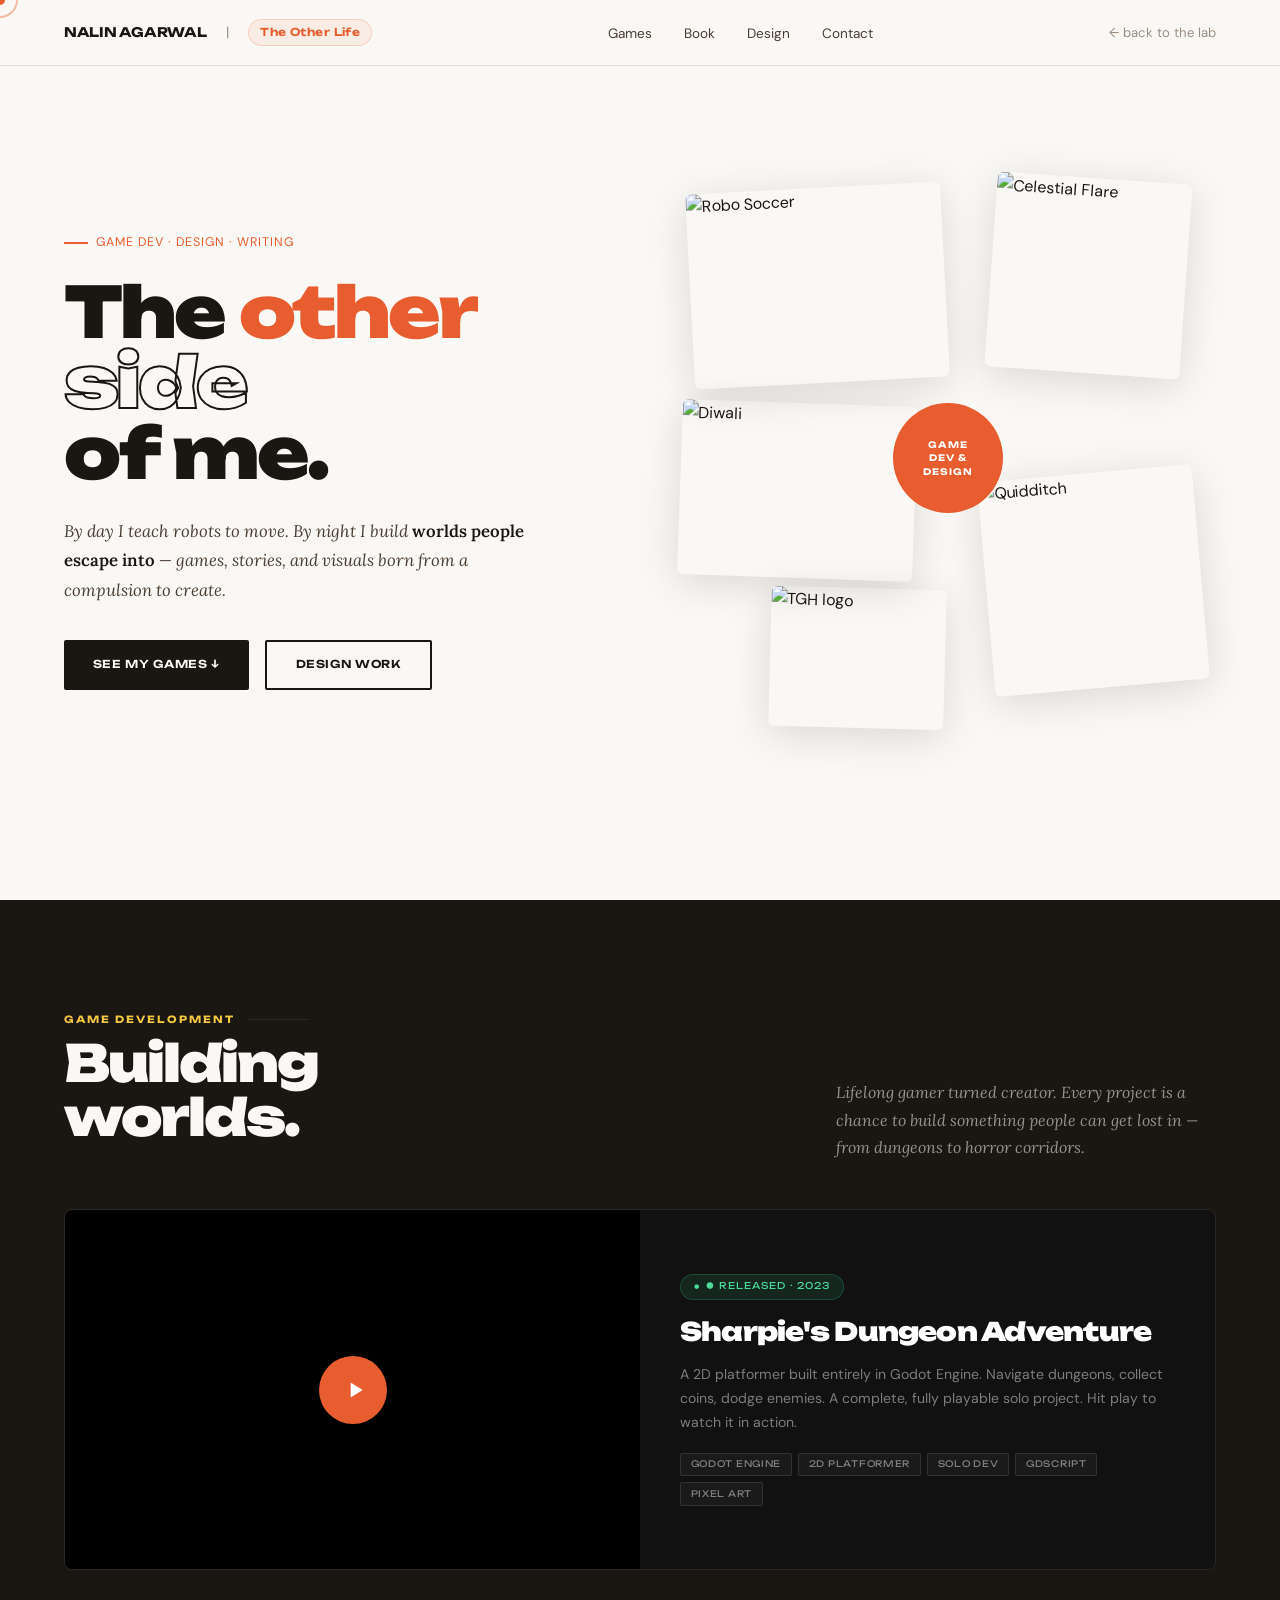
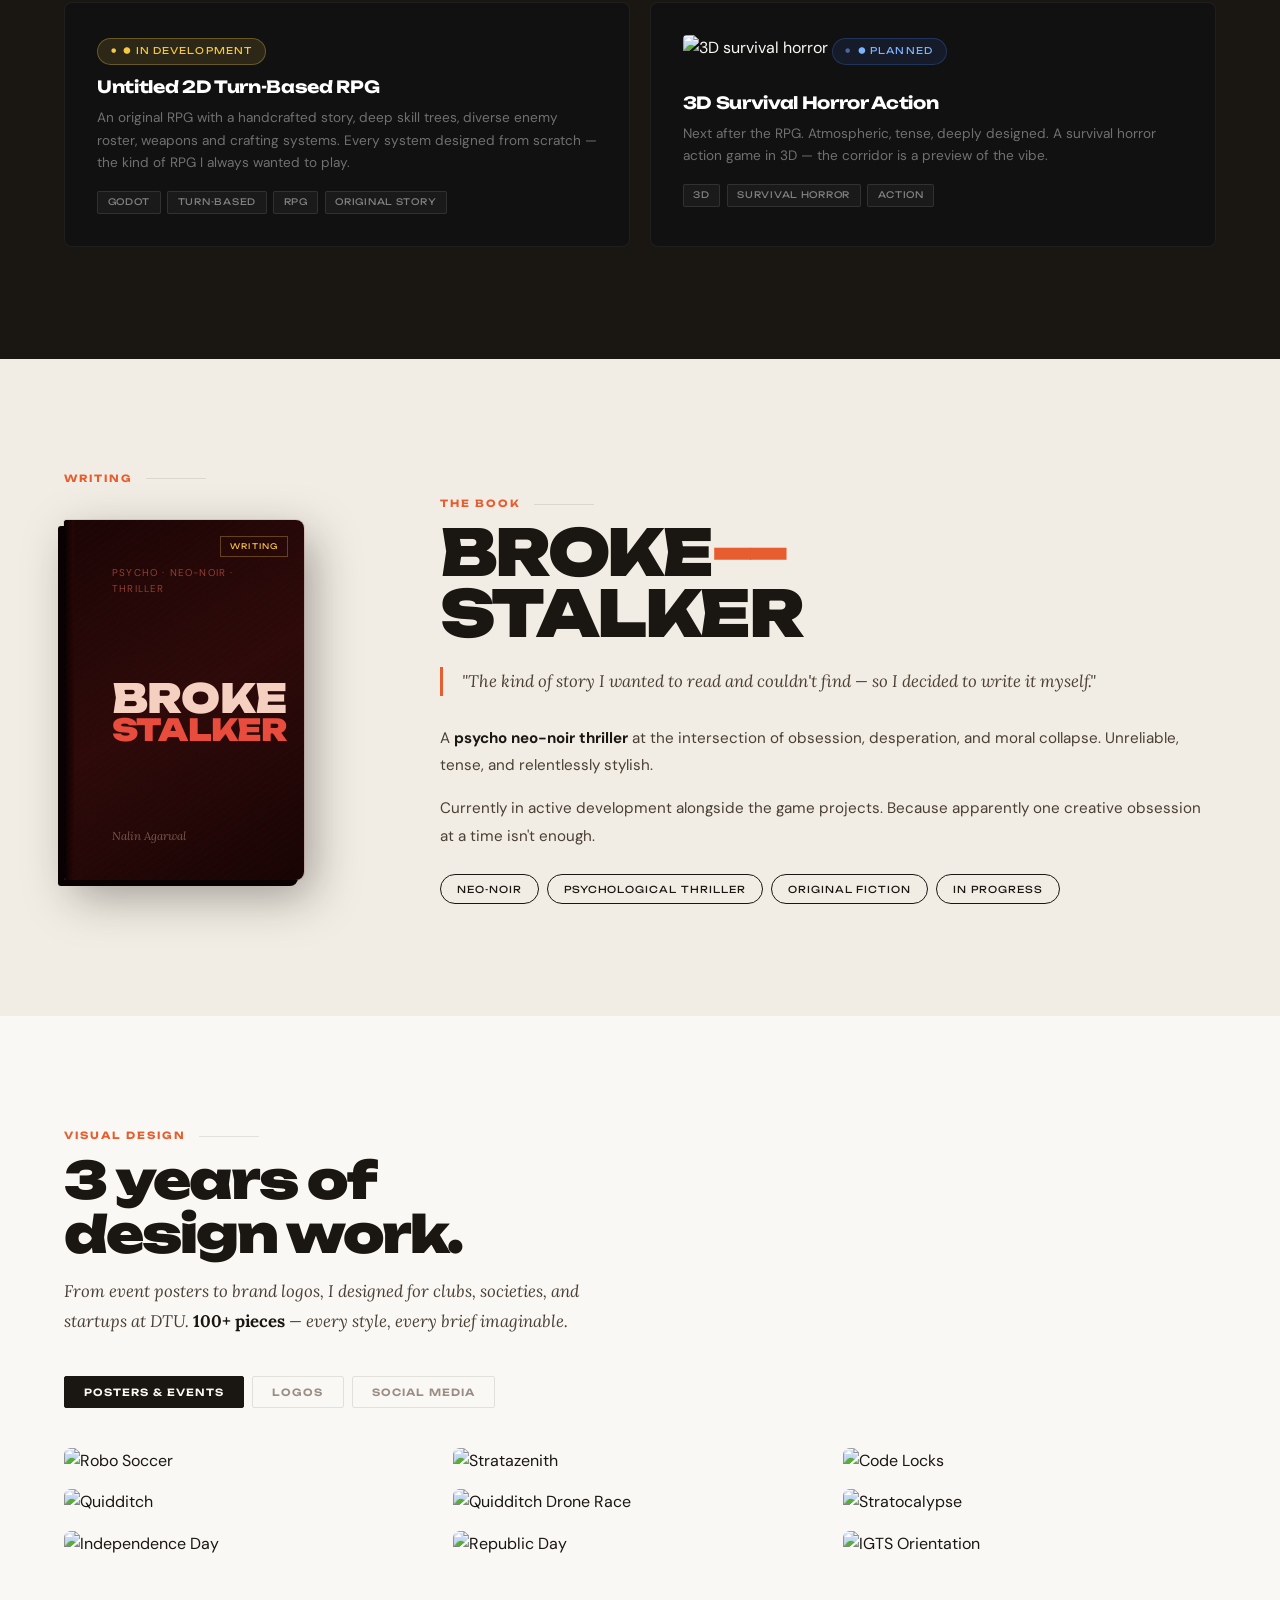
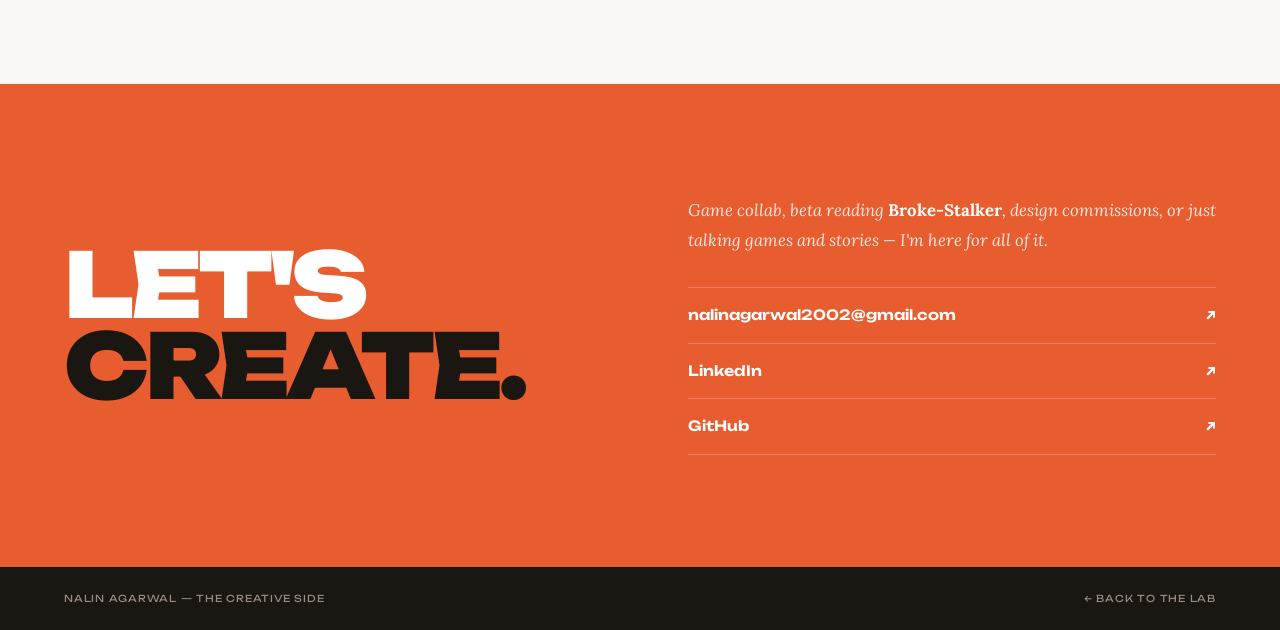
==== creative.html @ 4000fa3c "Add files via upload" ====
<!DOCTYPE html>
<html lang="en">
<head>
  <meta charset="UTF-8"/>
  <meta name="viewport" content="width=device-width, initial-scale=1.0"/>
  <title>Nalin Agarwal — Creative</title>
  <link rel="preconnect" href="https://fonts.googleapis.com">
  <link href="https://fonts.googleapis.com/css2?family=Unbounded:wght@300;400;600;700;900&family=Lora:ital,wght@0,400;0,600;1,400;1,600&family=DM+Sans:ital,opsz,wght@0,9..40,300;0,9..40,400;1,9..40,300&display=swap" rel="stylesheet">
  <style>
    *, *::before, *::after { box-sizing: border-box; margin: 0; padding: 0; }
    :root {
      --bg: #faf8f4; --bg2: #f2ede4; --ink: #1a1612; --ink2: #4a3f35;
      --muted: #9a8e84; --orange: #e85d2f; --yellow: #f5c842;
      --green: #2d9e6b; --border: rgba(26,22,18,0.1);
      --font-display: 'Unbounded', sans-serif;
      --font-serif: 'Lora', serif;
      --font-body: 'DM Sans', sans-serif;
    }
    html { scroll-behavior: smooth; }
    body { background: var(--bg); color: var(--ink); font-family: var(--font-body); font-size: 16px; line-height: 1.6; overflow-x: hidden; cursor: none; }

    .cursor { position: fixed; width: 10px; height: 10px; background: var(--orange); border-radius: 50%; pointer-events: none; z-index: 9999; transform: translate(-50%,-50%); }
    .cursor-ring { position: fixed; width: 36px; height: 36px; border: 2px solid var(--orange); border-radius: 50%; pointer-events: none; z-index: 9998; transform: translate(-50%,-50%); transition: width 0.2s, height 0.2s; opacity: 0.4; }
    .progress-bar { position: fixed; top: 0; left: 0; height: 3px; background: var(--orange); z-index: 200; }

    /* NAV */
    nav { position: fixed; top: 0; left: 0; right: 0; z-index: 100; display: flex; align-items: center; justify-content: space-between; padding: 1.2rem 4rem; background: rgba(250,248,244,0.93); backdrop-filter: blur(14px); border-bottom: 1px solid var(--border); }
    .nav-left { display: flex; align-items: center; gap: 1.2rem; }
    .nav-logo { font-family: var(--font-display); font-weight: 700; font-size: 0.82rem; letter-spacing: -0.02em; color: var(--ink); text-decoration: none; }
    .nav-pipe { color: var(--muted); font-size: 0.9rem; }
    .nav-tag { font-family: var(--font-display); font-weight: 600; font-size: 0.68rem; letter-spacing: 0.04em; color: var(--orange); background: rgba(232,93,47,0.08); padding: 0.22rem 0.7rem; border-radius: 100px; border: 1px solid rgba(232,93,47,0.2); }
    .nav-links { display: flex; gap: 2rem; list-style: none; }
    .nav-links a { font-family: var(--font-body); font-size: 0.85rem; color: var(--ink2); text-decoration: none; transition: color 0.2s; }
    .nav-links a:hover { color: var(--orange); }
    .nav-back { font-family: var(--font-body); font-size: 0.82rem; color: var(--muted); text-decoration: none; display: flex; align-items: center; gap: 0.4rem; transition: color 0.2s; }
    .nav-back:hover { color: var(--ink); }

    section { padding: 7rem 4rem; position: relative; }

    /* HERO */
    #hero { min-height: 100vh; display: grid; grid-template-columns: 1fr 1fr; align-items: center; gap: 5rem; padding-top: 8rem; }
    .hero-tag { display: inline-flex; align-items: center; gap: 0.5rem; font-family: var(--font-body); font-size: 0.78rem; color: var(--orange); letter-spacing: 0.08em; text-transform: uppercase; margin-bottom: 1.5rem; animation: fadeUp 0.5s ease both; }
    .hero-tag::before { content: ''; width: 24px; height: 2px; background: var(--orange); }
    h1.hero-title { font-family: var(--font-display); font-weight: 900; font-size: clamp(2.8rem, 5.5vw, 5.2rem); line-height: 1.0; letter-spacing: -0.04em; animation: fadeUp 0.6s 0.1s ease both; }
    h1.hero-title .accent { color: var(--orange); }
    h1.hero-title .outline { color: transparent; -webkit-text-stroke: 2px var(--ink); }
    .hero-desc { margin-top: 1.8rem; font-family: var(--font-serif); font-style: italic; font-size: 1.05rem; color: var(--ink2); line-height: 1.75; max-width: 480px; animation: fadeUp 0.6s 0.2s ease both; }
    .hero-desc strong { font-style: normal; color: var(--ink); font-weight: 600; }
    .hero-ctas { margin-top: 2.2rem; display: flex; gap: 1rem; animation: fadeUp 0.6s 0.3s ease both; }
    .btn-fill { display: inline-flex; align-items: center; gap: 0.5rem; background: var(--ink); color: var(--bg); font-family: var(--font-display); font-weight: 600; font-size: 0.68rem; letter-spacing: 0.06em; text-transform: uppercase; padding: 0.9rem 1.8rem; text-decoration: none; border-radius: 2px; transition: background 0.2s, transform 0.2s; }
    .btn-fill:hover { background: var(--orange); transform: translateY(-2px); }
    .btn-outline { display: inline-flex; align-items: center; gap: 0.5rem; border: 2px solid var(--ink); color: var(--ink); font-family: var(--font-display); font-weight: 600; font-size: 0.68rem; letter-spacing: 0.06em; text-transform: uppercase; padding: 0.9rem 1.8rem; text-decoration: none; border-radius: 2px; transition: all 0.2s; }
    .btn-outline:hover { border-color: var(--orange); color: var(--orange); transform: translateY(-2px); }

    /* Hero collage */
    .hero-right { position: relative; height: 580px; animation: fadeUp 0.8s 0.4s ease both; }
    .hci { position: absolute; border-radius: 6px; box-shadow: 0 8px 40px rgba(0,0,0,0.13); overflow: hidden; transition: transform 0.3s, z-index 0s; }
    .hci img { width: 100%; height: 100%; object-fit: cover; display: block; }
    .hci:hover { transform: scale(1.04) rotate(0deg) !important; z-index: 10; box-shadow: 0 20px 60px rgba(0,0,0,0.2); }
    .hci-1 { width: 255px; height: 195px; top: 20px; left: 10px; transform: rotate(-3deg); }
    .hci-2 { width: 195px; height: 195px; top: 10px; right: 30px; transform: rotate(4deg); }
    .hci-3 { width: 235px; height: 175px; bottom: 170px; left: 0; transform: rotate(2deg); }
    .hci-4 { width: 215px; height: 215px; bottom: 60px; right: 15px; transform: rotate(-5deg); }
    .hci-5 { width: 175px; height: 140px; bottom: 20px; left: 90px; transform: rotate(1.5deg); }
    .hero-badge { position: absolute; top: 50%; left: 50%; transform: translate(-50%,-50%); width: 110px; height: 110px; background: var(--orange); border-radius: 50%; display: flex; align-items: center; justify-content: center; z-index: 5; animation: spinBadge 18s linear infinite; }
    @keyframes spinBadge { to { transform: translate(-50%,-50%) rotate(360deg); } }
    .hero-badge span { font-family: var(--font-display); font-weight: 700; font-size: 0.56rem; letter-spacing: 0.12em; text-transform: uppercase; color: white; text-align: center; line-height: 1.5; }

    @keyframes fadeUp { from{opacity:0;transform:translateY(20px);}to{opacity:1;transform:translateY(0);} }

    .section-label { font-family: var(--font-display); font-weight: 700; font-size: 0.62rem; letter-spacing: 0.2em; text-transform: uppercase; color: var(--orange); margin-bottom: 0.6rem; display: flex; align-items: center; gap: 0.8rem; }
    .section-label::after { content: ''; flex: 1; height: 1px; background: var(--border); max-width: 60px; }
    h2.section-title { font-family: var(--font-display); font-weight: 900; font-size: clamp(2rem, 4vw, 3.5rem); letter-spacing: -0.04em; line-height: 1.05; margin-bottom: 1rem; }
    .reveal { opacity: 0; transform: translateY(24px); transition: opacity 0.55s ease, transform 0.55s ease; }
    .reveal.visible { opacity: 1; transform: translateY(0); }

    /* GAMES — dark section */
    #games { background: var(--ink); color: var(--bg); }
    #games .section-label { color: var(--yellow); }
    #games .section-label::after { background: rgba(255,255,255,0.08); }
    #games h2.section-title { color: var(--bg); }
    .games-header { display: flex; align-items: flex-end; justify-content: space-between; margin-bottom: 3rem; gap: 2rem; flex-wrap: wrap; }
    .games-header p { font-family: var(--font-serif); font-style: italic; font-size: 1rem; color: rgba(250,248,244,0.55); max-width: 380px; line-height: 1.7; }

    /* Featured game with video */
    .game-featured { display: grid; grid-template-columns: 1fr 1fr; border-radius: 8px; overflow: hidden; margin-bottom: 2rem; border: 1px solid rgba(255,255,255,0.07); }
    .game-video-wrap { position: relative; background: #000; aspect-ratio: 16/10; }
    .game-video-wrap video { width: 100%; height: 100%; object-fit: cover; display: block; }
    .play-overlay { position: absolute; inset: 0; display: flex; align-items: center; justify-content: center; background: rgba(0,0,0,0.25); cursor: pointer; transition: background 0.2s; }
    .play-overlay:hover { background: rgba(0,0,0,0.1); }
    .play-btn { width: 68px; height: 68px; border-radius: 50%; background: var(--orange); display: flex; align-items: center; justify-content: center; transition: transform 0.2s; }
    .play-btn:hover { transform: scale(1.1); }
    .play-btn svg { width: 26px; height: 26px; fill: white; margin-left: 5px; }
    .game-featured-info { background: #111; padding: 2.5rem; display: flex; flex-direction: column; justify-content: center; gap: 1.1rem; }
    .status-pill { display: inline-flex; align-items: center; gap: 0.4rem; font-family: var(--font-display); font-size: 0.58rem; letter-spacing: 0.12em; text-transform: uppercase; padding: 0.3rem 0.8rem; border-radius: 100px; width: fit-content; }
    .pill-released { background: rgba(45,158,107,0.15); color: #4ddb9a; border: 1px solid rgba(45,158,107,0.3); }
    .pill-wip { background: rgba(245,200,66,0.12); color: var(--yellow); border: 1px solid rgba(245,200,66,0.3); animation: none; }
    .pill-planned { background: rgba(59,111,212,0.12); color: #7eb3ff; border: 1px solid rgba(59,111,212,0.3); }
    .pill-released::before { content: '●'; font-size: 0.4rem; }
    .pill-wip::before { content: '●'; font-size: 0.4rem; animation: blink 1.5s ease infinite; }
    .pill-planned::before { content: '●'; font-size: 0.4rem; opacity: 0.5; }
    @keyframes blink { 0%,100%{opacity:1}50%{opacity:0.2} }
    .game-featured-title { font-family: var(--font-display); font-weight: 900; font-size: 1.6rem; letter-spacing: -0.03em; line-height: 1.1; color: white; }
    .game-featured-desc { font-family: var(--font-body); font-size: 0.88rem; color: rgba(255,255,255,0.45); line-height: 1.7; }
    .game-tags { display: flex; flex-wrap: wrap; gap: 0.4rem; }
    .gtag { font-family: var(--font-display); font-size: 0.56rem; letter-spacing: 0.08em; text-transform: uppercase; padding: 0.22rem 0.6rem; background: rgba(255,255,255,0.04); border: 1px solid rgba(255,255,255,0.1); color: rgba(255,255,255,0.45); border-radius: 2px; }

    .game-cards { display: grid; grid-template-columns: 1fr 1fr; gap: 1.2rem; }
    .game-card { background: #111; border: 1px solid rgba(255,255,255,0.06); border-radius: 8px; padding: 2rem; transition: border-color 0.2s, transform 0.2s; }
    .game-card:hover { border-color: rgba(232,93,47,0.35); transform: translateY(-3px); }
    .game-card-img { width: 100%; height: 155px; object-fit: cover; border-radius: 4px; margin-bottom: 1.2rem; }
    .game-card-title { font-family: var(--font-display); font-weight: 700; font-size: 1.05rem; letter-spacing: -0.02em; color: white; margin: 0.8rem 0 0.6rem; line-height: 1.2; }
    .game-card-desc { font-family: var(--font-body); font-size: 0.85rem; color: rgba(255,255,255,0.4); line-height: 1.65; margin-bottom: 1rem; }

    /* BOOK */
    #book { background: var(--bg2); }
    .book-inner { display: grid; grid-template-columns: 280px 1fr; gap: 6rem; align-items: center; }
    .book-cover-wrap { perspective: 800px; }
    .book-face { width: 240px; border-radius: 3px 8px 8px 3px; background: linear-gradient(150deg, #1c0505, #2e0a0a, #180404); padding: 2.8rem 2.2rem 2.2rem; box-shadow: -6px 6px 0 #0a0202, 8px 16px 48px rgba(0,0,0,0.35), 0 0 0 1px rgba(200,50,50,0.15); position: relative; overflow: hidden; min-height: 360px; display: flex; flex-direction: column; justify-content: space-between; animation: bookFloat 5s ease-in-out infinite alternate; }
    @keyframes bookFloat { from{transform:rotateY(-6deg) translateY(0);} to{transform:rotateY(-12deg) translateY(-10px);} }
    .book-face::before { content: ''; position: absolute; left: 0; top: 0; bottom: 0; width: 10px; background: linear-gradient(90deg, #060101, #2a0606); }
    .book-face::after { content: ''; position: absolute; inset: 0; background: repeating-linear-gradient(-35deg, transparent, transparent 5px, rgba(200,40,40,0.025) 5px, rgba(200,40,40,0.025) 6px); }
    .book-wip-badge { position: absolute; top: 1rem; right: 1rem; font-family: var(--font-display); font-size: 0.48rem; letter-spacing: 0.15em; text-transform: uppercase; color: var(--yellow); border: 1px solid rgba(245,200,66,0.3); padding: 0.2rem 0.55rem; z-index: 3; }
    .book-genre { font-family: var(--font-body); font-size: 0.62rem; color: rgba(220,100,80,0.6); letter-spacing: 0.12em; text-transform: uppercase; margin-left: 0.8rem; position: relative; z-index: 2; }
    .book-cover-title { font-family: var(--font-display); font-weight: 900; font-size: 2.5rem; letter-spacing: -0.02em; line-height: 0.9; color: #f5d0c0; margin-left: 0.8rem; position: relative; z-index: 2; }
    .book-cover-title span { display: block; color: #e84c3c; font-size: 1.9rem; }
    .book-cover-author { font-family: var(--font-serif); font-style: italic; font-size: 0.72rem; color: rgba(245,208,192,0.4); margin-left: 0.8rem; position: relative; z-index: 2; }
    .book-info {}
    .book-big-title { font-family: var(--font-display); font-weight: 900; font-size: clamp(2.5rem, 5vw, 4.5rem); letter-spacing: -0.04em; line-height: 0.95; margin-bottom: 1.5rem; }
    .book-big-title span { color: var(--orange); }
    .book-tagline { font-family: var(--font-serif); font-style: italic; font-size: 1.05rem; color: var(--ink2); line-height: 1.7; border-left: 3px solid var(--orange); padding-left: 1.2rem; margin-bottom: 1.8rem; }
    .book-body p { font-family: var(--font-body); font-size: 0.95rem; color: var(--ink2); line-height: 1.8; margin-bottom: 1rem; }
    .book-body p strong { color: var(--ink); }
    .book-pills { display: flex; flex-wrap: wrap; gap: 0.5rem; margin-top: 1.5rem; }
    .book-pill { font-family: var(--font-display); font-size: 0.6rem; letter-spacing: 0.1em; text-transform: uppercase; padding: 0.4rem 1rem; border-radius: 100px; border: 1.5px solid var(--ink); color: var(--ink); transition: all 0.15s; cursor: default; }
    .book-pill:hover { background: var(--ink); color: var(--bg); }

    /* DESIGN GALLERY */
    #design { background: var(--bg); }
    .design-intro { font-family: var(--font-serif); font-style: italic; font-size: 1.05rem; color: var(--ink2); line-height: 1.75; max-width: 560px; margin-bottom: 2.5rem; }
    .design-intro strong { font-style: normal; color: var(--ink); }
    .gallery-tabs { display: flex; gap: 0.5rem; margin-bottom: 2.5rem; flex-wrap: wrap; }
    .gtb { font-family: var(--font-display); font-weight: 600; font-size: 0.62rem; letter-spacing: 0.1em; text-transform: uppercase; padding: 0.55rem 1.2rem; border-radius: 2px; border: 1.5px solid var(--border); background: transparent; color: var(--muted); cursor: pointer; transition: all 0.15s; }
    .gtb:hover { border-color: var(--ink); color: var(--ink); }
    .gtb.active { background: var(--ink); color: var(--bg); border-color: var(--ink); }

    /* Masonry */
    .masonry { columns: 3; column-gap: 1rem; display: none; }
    .masonry.active { display: block; }
    .mitem { break-inside: avoid; margin-bottom: 1rem; border-radius: 6px; overflow: hidden; cursor: zoom-in; position: relative; }
    .mitem img { width: 100%; display: block; border-radius: 6px; transition: transform 0.3s; }
    .mitem:hover img { transform: scale(1.03); }
    .mitem-overlay { position: absolute; inset: 0; background: rgba(26,22,18,0); transition: background 0.2s; border-radius: 6px; display: flex; align-items: flex-end; }
    .mitem:hover .mitem-overlay { background: rgba(26,22,18,0.3); }
    .mitem-label { font-family: var(--font-display); font-size: 0.56rem; letter-spacing: 0.1em; text-transform: uppercase; color: white; padding: 0.6rem 0.8rem; opacity: 0; transition: opacity 0.2s; }
    .mitem:hover .mitem-label { opacity: 1; }

    /* Logo grid */
    .logo-grid { display: none; grid-template-columns: repeat(auto-fill, minmax(155px,1fr)); gap: 1.2rem; }
    .logo-grid.active { display: grid; }
    .logo-card { background: var(--bg2); border: 1px solid var(--border); border-radius: 8px; padding: 1.5rem; display: flex; flex-direction: column; align-items: center; gap: 1rem; text-align: center; transition: transform 0.2s, border-color 0.2s; cursor: zoom-in; }
    .logo-card:hover { transform: translateY(-3px); border-color: rgba(232,93,47,0.3); }
    .logo-card img { width: 100%; max-height: 90px; object-fit: contain; border-radius: 4px; }
    .logo-card-name { font-family: var(--font-display); font-weight: 600; font-size: 0.6rem; letter-spacing: 0.08em; text-transform: uppercase; color: var(--ink2); }

    /* Lightbox */
    .lightbox { position: fixed; inset: 0; background: rgba(10,8,6,0.96); z-index: 10000; display: none; align-items: center; justify-content: center; }
    .lightbox.open { display: flex; }
    .lightbox img { max-width: 90vw; max-height: 90vh; border-radius: 6px; }
    .lb-close { position: absolute; top: 1.5rem; right: 1.5rem; font-size: 1.2rem; color: white; cursor: pointer; background: rgba(255,255,255,0.1); border: none; width: 42px; height: 42px; border-radius: 50%; display: flex; align-items: center; justify-content: center; transition: background 0.2s; }
    .lb-close:hover { background: rgba(255,255,255,0.2); }

    /* CONTACT */
    #creative-contact { background: var(--orange); }
    .contact-inner { display: grid; grid-template-columns: 1fr 1fr; gap: 6rem; align-items: center; }
    .contact-big { font-family: var(--font-display); font-weight: 900; font-size: clamp(3rem, 7vw, 7rem); line-height: 0.9; letter-spacing: -0.05em; color: white; }
    .contact-big span { color: var(--ink); }
    .contact-right p { font-family: var(--font-serif); font-style: italic; font-size: 1.05rem; color: rgba(255,255,255,0.85); line-height: 1.75; margin-bottom: 2rem; }
    .contact-right p strong { font-style: normal; color: white; }
    .c-links { display: flex; flex-direction: column; }
    .c-link { display: flex; align-items: center; justify-content: space-between; font-family: var(--font-display); font-weight: 600; font-size: 0.88rem; color: white; text-decoration: none; padding: 1rem 0; border-bottom: 1px solid rgba(255,255,255,0.2); transition: padding-left 0.2s; }
    .c-link:first-child { border-top: 1px solid rgba(255,255,255,0.2); }
    .c-link:hover { padding-left: 0.6rem; }

    footer { padding: 1.5rem 4rem; background: var(--ink); color: var(--muted); display: flex; align-items: center; justify-content: space-between; font-family: var(--font-display); font-size: 0.6rem; letter-spacing: 0.08em; text-transform: uppercase; }
    .f-back { color: var(--muted); text-decoration: none; display: flex; align-items: center; gap: 0.4rem; transition: color 0.2s; }
    .f-back:hover { color: var(--bg); }

    @media (max-width: 900px) {
      nav { padding: 1rem 1.5rem; }
      .nav-links { display: none; }
      section { padding: 5rem 1.5rem; }
      #hero { grid-template-columns: 1fr; padding: 7rem 1.5rem 4rem; }
      .hero-right { display: none; }
      .game-featured, .book-inner, .contact-inner { grid-template-columns: 1fr; gap: 2rem; }
      .game-cards { grid-template-columns: 1fr; }
      .masonry { columns: 2; }
      footer { flex-direction: column; gap: 0.8rem; padding: 1.5rem; text-align: center; }
    }
  </style>
</head>
<body>

<div class="cursor" id="cursor"></div>
<div class="cursor-ring" id="cursorRing"></div>
<div class="progress-bar" id="progressBar"></div>

<!-- LIGHTBOX -->
<div class="lightbox" id="lightbox">
  <button class="lb-close" id="lbClose">✕</button>
  <img id="lbImg" src="" alt=""/>
</div>

<!-- NAV -->
<nav>
  <div class="nav-left">
    <a href="creative.html" class="nav-logo">NALIN AGARWAL</a>
    <span class="nav-pipe">|</span>
    <span class="nav-tag">The Other Life</span>
  </div>
  <ul class="nav-links">
    <li><a href="#games">Games</a></li>
    <li><a href="#book">Book</a></li>
    <li><a href="#design">Design</a></li>
    <li><a href="#creative-contact">Contact</a></li>
  </ul>
  <a href="index.html" class="nav-back">← back to the lab</a>
</nav>

<!-- HERO -->
<section id="hero">
  <div class="hero-left">
    <div class="hero-tag">Game Dev · Design · Writing</div>
    <h1 class="hero-title">
      The <span class="accent">other</span><br>
      <span class="outline">side</span><br>
      of me.
    </h1>
    <p class="hero-desc">By day I teach robots to move. By night I build <strong>worlds people escape into</strong> — games, stories, and visuals born from a compulsion to create.</p>
    <div class="hero-ctas">
      <a href="#games" class="btn-fill">See My Games ↓</a>
      <a href="#design" class="btn-outline">Design Work</a>
    </div>
  </div>
  <div class="hero-right">
    <div class="hci hci-1"><img src="media/robo_soccer.png" alt="Robo Soccer"/></div>
    <div class="hci hci-2"><img src="media/celestial_flare.png" alt="Celestial Flare"/></div>
    <div class="hci hci-3"><img src="media/diwali.png" alt="Diwali"/></div>
    <div class="hci hci-4"><img src="media/quidditch.png" alt="Quidditch"/></div>
    <div class="hci hci-5"><img src="media/tgh_logo.png" alt="TGH logo"/></div>
    <div class="hero-badge"><span>GAME<br>DEV &<br>DESIGN</span></div>
  </div>
</section>

<!-- GAMES -->
<section id="games">
  <div class="section-label">Game Development</div>
  <div class="games-header">
    <h2 class="section-title reveal">Building<br>worlds.</h2>
    <p class="reveal">Lifelong gamer turned creator. Every project is a chance to build something people can get lost in — from dungeons to horror corridors.</p>
  </div>

  <div class="game-featured reveal">
    <div class="game-video-wrap">
      <video id="gameVid" src="media/mariox-2-2.mov" loop muted playsinline preload="metadata"></video>
      <div class="play-overlay" id="playOverlay">
        <div class="play-btn">
          <svg viewBox="0 0 24 24"><path d="M8 5v14l11-7z"/></svg>
        </div>
      </div>
    </div>
    <div class="game-featured-info">
      <div class="status-pill pill-released">● Released · 2023</div>
      <div class="game-featured-title">Sharpie's Dungeon Adventure</div>
      <div class="game-featured-desc">A 2D platformer built entirely in Godot Engine. Navigate dungeons, collect coins, dodge enemies. A complete, fully playable solo project. Hit play to watch it in action.</div>
      <div class="game-tags">
        <span class="gtag">Godot Engine</span>
        <span class="gtag">2D Platformer</span>
        <span class="gtag">Solo Dev</span>
        <span class="gtag">GDScript</span>
        <span class="gtag">Pixel Art</span>
      </div>
    </div>
  </div>

  <div class="game-cards reveal">
    <div class="game-card">
      <div class="status-pill pill-wip">● In Development</div>
      <div class="game-card-title">Untitled 2D Turn-Based RPG</div>
      <div class="game-card-desc">An original RPG with a handcrafted story, deep skill trees, diverse enemy roster, weapons and crafting systems. Every system designed from scratch — the kind of RPG I always wanted to play.</div>
      <div class="game-tags">
        <span class="gtag">Godot</span><span class="gtag">Turn-Based</span><span class="gtag">RPG</span><span class="gtag">Original Story</span>
      </div>
    </div>
    <div class="game-card">
      <img src="media/horror_corridor.png" alt="3D survival horror" class="game-card-img"/>
      <div class="status-pill pill-planned">● Planned</div>
      <div class="game-card-title">3D Survival Horror Action</div>
      <div class="game-card-desc">Next after the RPG. Atmospheric, tense, deeply designed. A survival horror action game in 3D — the corridor is a preview of the vibe.</div>
      <div class="game-tags">
        <span class="gtag">3D</span><span class="gtag">Survival Horror</span><span class="gtag">Action</span>
      </div>
    </div>
  </div>
</section>

<!-- BOOK -->
<section id="book">
  <div class="section-label">Writing</div>
  <div class="book-inner">
    <div class="book-cover-wrap reveal">
      <div class="book-face">
        <span class="book-wip-badge">Writing</span>
        <div class="book-genre">Psycho · Neo-Noir · Thriller</div>
        <div class="book-cover-title">BROKE<span>STALKER</span></div>
        <div class="book-cover-author">Nalin Agarwal</div>
      </div>
    </div>
    <div class="book-info reveal">
      <div class="section-label">The Book</div>
      <div class="book-big-title">BROKE<span>—</span><br>STALKER</div>
      <div class="book-tagline">"The kind of story I wanted to read and couldn't find — so I decided to write it myself."</div>
      <div class="book-body">
        <p>A <strong>psycho neo-noir thriller</strong> at the intersection of obsession, desperation, and moral collapse. Unreliable, tense, and relentlessly stylish.</p>
        <p>Currently in active development alongside the game projects. Because apparently one creative obsession at a time isn't enough.</p>
      </div>
      <div class="book-pills">
        <span class="book-pill">Neo-Noir</span>
        <span class="book-pill">Psychological Thriller</span>
        <span class="book-pill">Original Fiction</span>
        <span class="book-pill">In Progress</span>
      </div>
    </div>
  </div>
</section>

<!-- DESIGN GALLERY -->
<section id="design">
  <div class="section-label">Visual Design</div>
  <h2 class="section-title reveal">3 years of<br>design work.</h2>
  <p class="design-intro reveal">From event posters to brand logos, I designed for clubs, societies, and startups at DTU. <strong>100+ pieces</strong> — every style, every brief imaginable.</p>

  <div class="gallery-tabs reveal">
    <button class="gtb active" data-tab="posters">Posters & Events</button>
    <button class="gtb" data-tab="logos">Logos</button>
    <button class="gtb" data-tab="social">Social Media</button>
  </div>

  <!-- Posters -->
  <div class="masonry active" id="tab-posters">
    <div class="mitem" data-src="media/er.png"><img src="media/robo_soccer.png" alt="Robo Soccer"/><div class="mitem-overlay"><span class="mitem-label">Robo Soccer · 2023</span></div></div>
    <div class="mitem" data-src="media/quidditch.png"><img src="media/quidditch.png" alt="Quidditch"/><div class="mitem-overlay"><span class="mitem-label">Quidditch · 2023</span></div></div>
    <div class="mitem" data-src="media/independence_day.png"><img src="media/independence_day.png" alt="Independence Day"/><div class="mitem-overlay"><span class="mitem-label">Independence Day · 2021</span></div></div>
    <div class="mitem" data-src="media/stratazenith.png"><img src="media/stratazenith.png" alt="Stratazenith"/><div class="mitem-overlay"><span class="mitem-label">Stratazenith · 2022</span></div></div>
    <div class="mitem" data-src="media/quidditch2.png"><img src="media/quidditch2.png" alt="Quidditch Drone Race"/><div class="mitem-overlay"><span class="mitem-label">Quidditch Drone Race</span></div></div>
    <div class="mitem" data-src="media/republic_day.png"><img src="media/republic_day.png" alt="Republic Day"/><div class="mitem-overlay"><span class="mitem-label">Republic Day · 2022</span></div></div>
    <div class="mitem" data-src="media/codelocks.png"><img src="media/codelocks.png" alt="Code Locks"/><div class="mitem-overlay"><span class="mitem-label">Code Locks 2.0</span></div></div>
    <div class="mitem" data-src="media/stratocalypse.png"><img src="media/stratocalypse.png" alt="Stratocalypse"/><div class="mitem-overlay"><span class="mitem-label">Stratocalypse</span></div></div>
    <div class="mitem" data-src="media/igts_orientation.png"><img src="media/igts_orientation.png" alt="IGTS Orientation"/><div class="mitem-overlay"><span class="mitem-label">IGTS Orientation 2022</span></div></div>
  </div>

  <!-- Logos -->
  <div class="logo-grid" id="tab-logos">
    <div class="logo-card" data-src="media/celestial_flare.png"><img src="media/celestial_flare.png" alt="Celestial Flare"/><div class="logo-card-name">Celestial Flare</div></div>
    <div class="logo-card" data-src="media/cosmos_logo.png"><img src="media/cosmos_logo.png" alt="Cosmos"/><div class="logo-card-name">Cosmos · TMC</div></div>
    <div class="logo-card" data-src="media/tgh_logo.png"><img src="media/tgh_logo.png" alt="TGH"/><div class="logo-card-name">The Growth Hackers</div></div>
    <div class="logo-card" data-src="media/heiv_logo.jpg"><img src="media/heiv_logo.jpg" alt="HEIV"/><div class="logo-card-name">HEIV</div></div>
    <div class="logo-card" data-src="media/skillearn.png"><img src="media/skillearn.png" alt="SkilLearn"/><div class="logo-card-name">SkilLearn</div></div>
    <div class="logo-card" data-src="media/igts_design_head.png"><img src="media/igts_design_head.png" alt="IGTS Design Head"/><div class="logo-card-name">IGTS — Design Head</div></div>
  </div>

  <!-- Social -->
  <div class="masonry" id="tab-social">
    <div class="mitem" data-src="media/diwali.png"><img src="media/diwali.png" alt="Diwali"/><div class="mitem-overlay"><span class="mitem-label">Happy Diwali · SR-DTU</span></div></div>
    <div class="mitem" data-src="media/janmashtami.png"><img src="media/janmashtami.png" alt="Janmashtami"/><div class="mitem-overlay"><span class="mitem-label">Janmashtami · SR-DTU</span></div></div>
    <div class="mitem" data-src="media/muharram.png"><img src="media/muharram.png" alt="Muharram"/><div class="mitem-overlay"><span class="mitem-label">Muharram · SR-DTU</span></div></div>
    <div class="mitem" data-src="media/eid_milad.png"><img src="media/eid_milad.png" alt="Eid Milad"/><div class="mitem-overlay"><span class="mitem-label">Eid Milad-un-Nabi · IGTS</span></div></div>
    <div class="mitem" data-src="media/igts_congrats.png"><img src="media/igts_congrats.png" alt="IGTS Congrats"/><div class="mitem-overlay"><span class="mitem-label">IGTS Congratulations</span></div></div>
    <div class="mitem" data-src="media/au_revoir.png"><img src="media/au_revoir.png" alt="Au Revoir"/><div class="mitem-overlay"><span class="mitem-label">Au Revoir · IGTS</span></div></div>
    <div class="mitem" data-src="media/igts_recruiting.png"><img src="media/igts_recruiting.png" alt="IGTS Recruiting"/><div class="mitem-overlay"><span class="mitem-label">IGTS Recruiting 2022</span></div></div>
    <div class="mitem" data-src="media/heiv_orientation.png"><img src="media/heiv_orientation.png" alt="HEIV Orientation"/><div class="mitem-overlay"><span class="mitem-label">HEIV Orientation</span></div></div>
  </div>
</section>

<!-- CONTACT -->
<section id="creative-contact">
  <div class="contact-inner">
    <div class="contact-big reveal">LET'S<br><span>CREATE.</span></div>
    <div class="contact-right reveal">
      <p>Game collab, beta reading <strong>Broke-Stalker</strong>, design commissions, or just talking games and stories — I'm here for all of it.</p>
      <div class="c-links">
        <a href="mailto:nalinagarwal2002@gmail.com" class="c-link">nalinagarwal2002@gmail.com <span>↗</span></a>
        <a href="https://linkedin.com" target="_blank" class="c-link">LinkedIn <span>↗</span></a>
        <a href="https://github.com" target="_blank" class="c-link">GitHub <span>↗</span></a>
      </div>
    </div>
  </div>
</section>

<footer>
  <span>Nalin Agarwal — The Creative Side</span>
  <a href="index.html" class="f-back">← back to the lab</a>
</footer>

<script>
  // Cursor
  const cursor=document.getElementById('cursor'),ring=document.getElementById('cursorRing');
  let mx=0,my=0,rx=0,ry=0;
  document.addEventListener('mousemove',e=>{mx=e.clientX;my=e.clientY;cursor.style.left=mx+'px';cursor.style.top=my+'px';});
  (function anim(){rx+=(mx-rx)*0.1;ry+=(my-ry)*0.1;ring.style.left=rx+'px';ring.style.top=ry+'px';requestAnimationFrame(anim);})();
  document.querySelectorAll('a,button').forEach(el=>{el.addEventListener('mouseenter',()=>{ring.style.width='52px';ring.style.height='52px';});el.addEventListener('mouseleave',()=>{ring.style.width='36px';ring.style.height='36px';});});

  // Progress
  window.addEventListener('scroll',()=>{document.getElementById('progressBar').style.width=(window.scrollY/(document.body.scrollHeight-window.innerHeight)*100)+'%';});

  // Reveal
  const obs=new IntersectionObserver(e=>e.forEach(x=>{if(x.isIntersecting)x.target.classList.add('visible');}),{threshold:0.1});
  document.querySelectorAll('.reveal').forEach(el=>obs.observe(el));

  // Video
  const vid=document.getElementById('gameVid'),overlay=document.getElementById('playOverlay');
  overlay.addEventListener('click',()=>{if(vid.paused){vid.play();overlay.style.opacity='0';overlay.style.pointerEvents='none';}else{vid.pause();overlay.style.opacity='1';overlay.style.pointerEvents='auto';}});
  vid.addEventListener('click',()=>{vid.pause();overlay.style.opacity='1';overlay.style.pointerEvents='auto';});

  // Gallery tabs
  document.querySelectorAll('.gtb').forEach(btn=>{
    btn.addEventListener('click',()=>{
      document.querySelectorAll('.gtb').forEach(b=>b.classList.remove('active'));
      btn.classList.add('active');
      document.querySelectorAll('.masonry,.logo-grid').forEach(g=>g.classList.remove('active'));
      document.getElementById('tab-'+btn.dataset.tab).classList.add('active');
    });
  });

  // Lightbox
  const lb=document.getElementById('lightbox'),lbImg=document.getElementById('lbImg');
  document.querySelectorAll('.mitem,.logo-card').forEach(el=>{el.addEventListener('click',()=>{lbImg.src=el.dataset.src;lb.classList.add('open');});});
  document.getElementById('lbClose').addEventListener('click',()=>lb.classList.remove('open'));
  lb.addEventListener('click',e=>{if(e.target===lb)lb.classList.remove('open');});
</script>
</body>
</html>
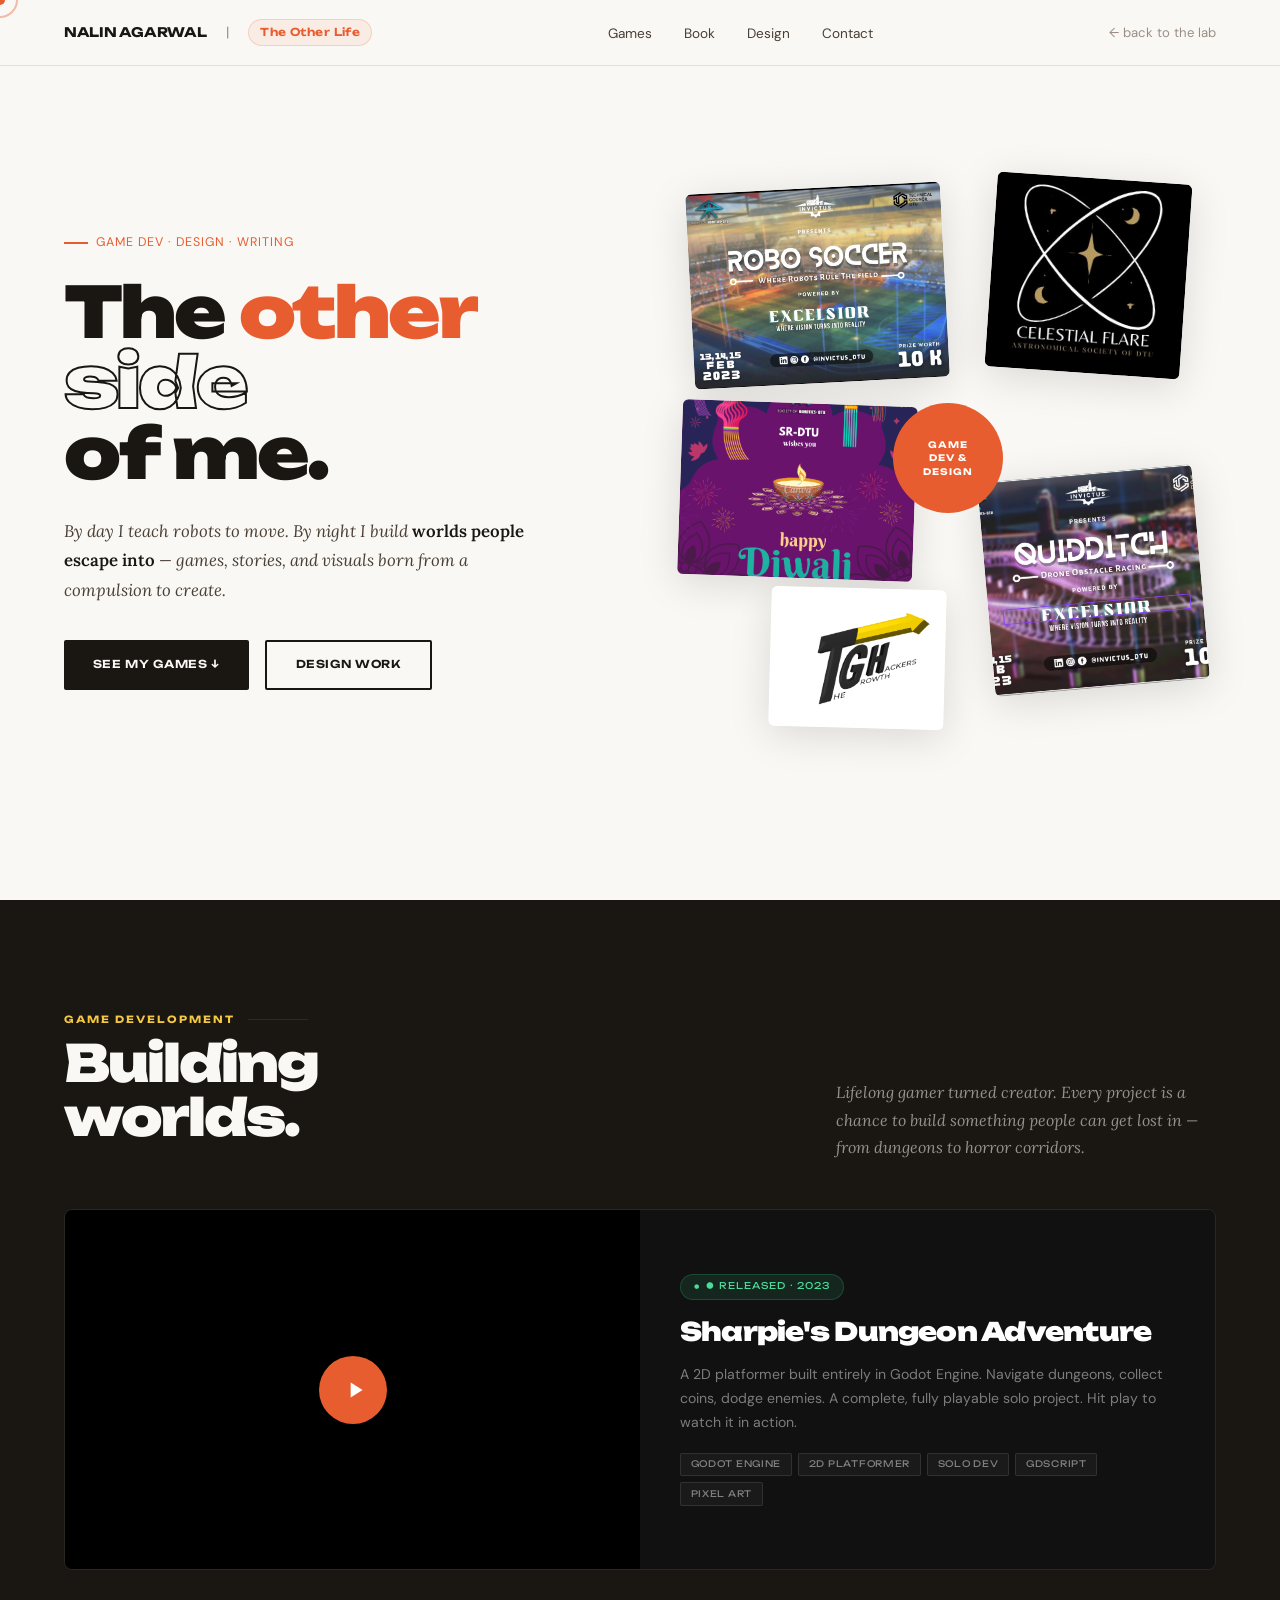
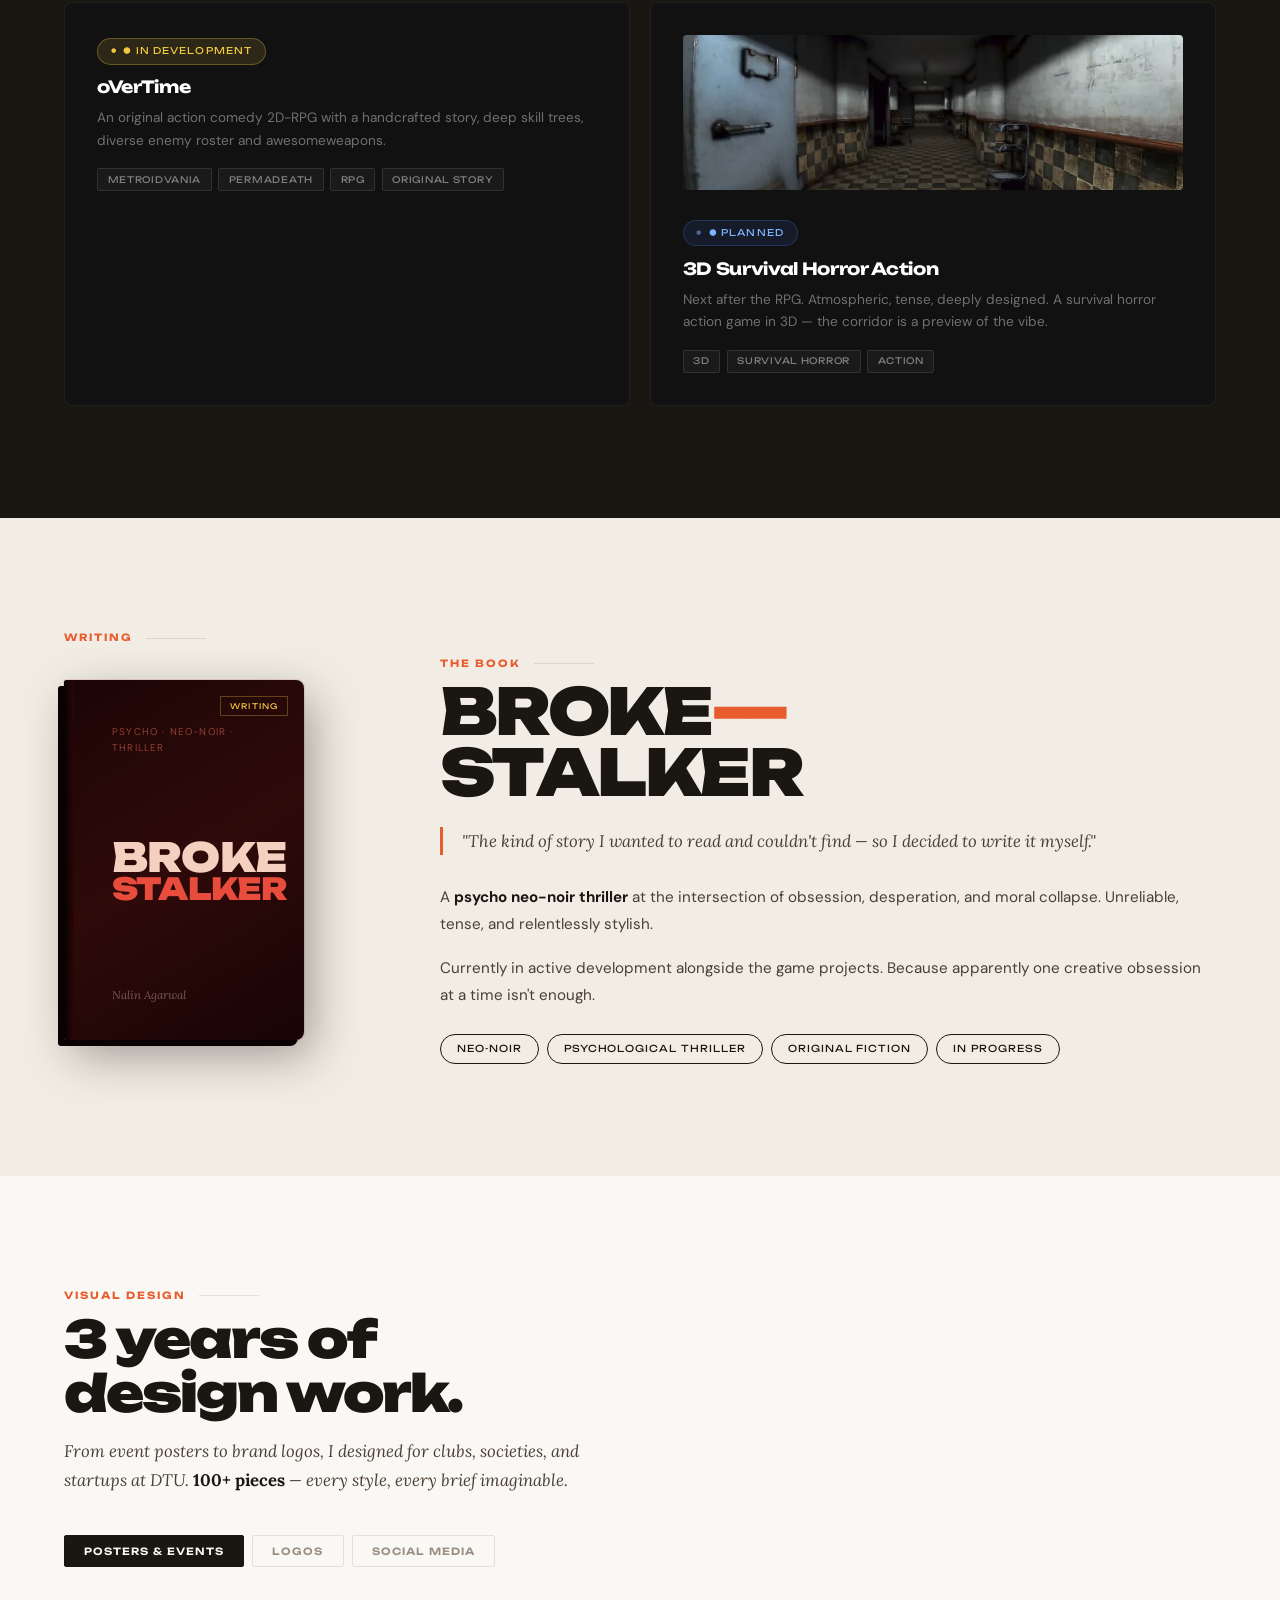
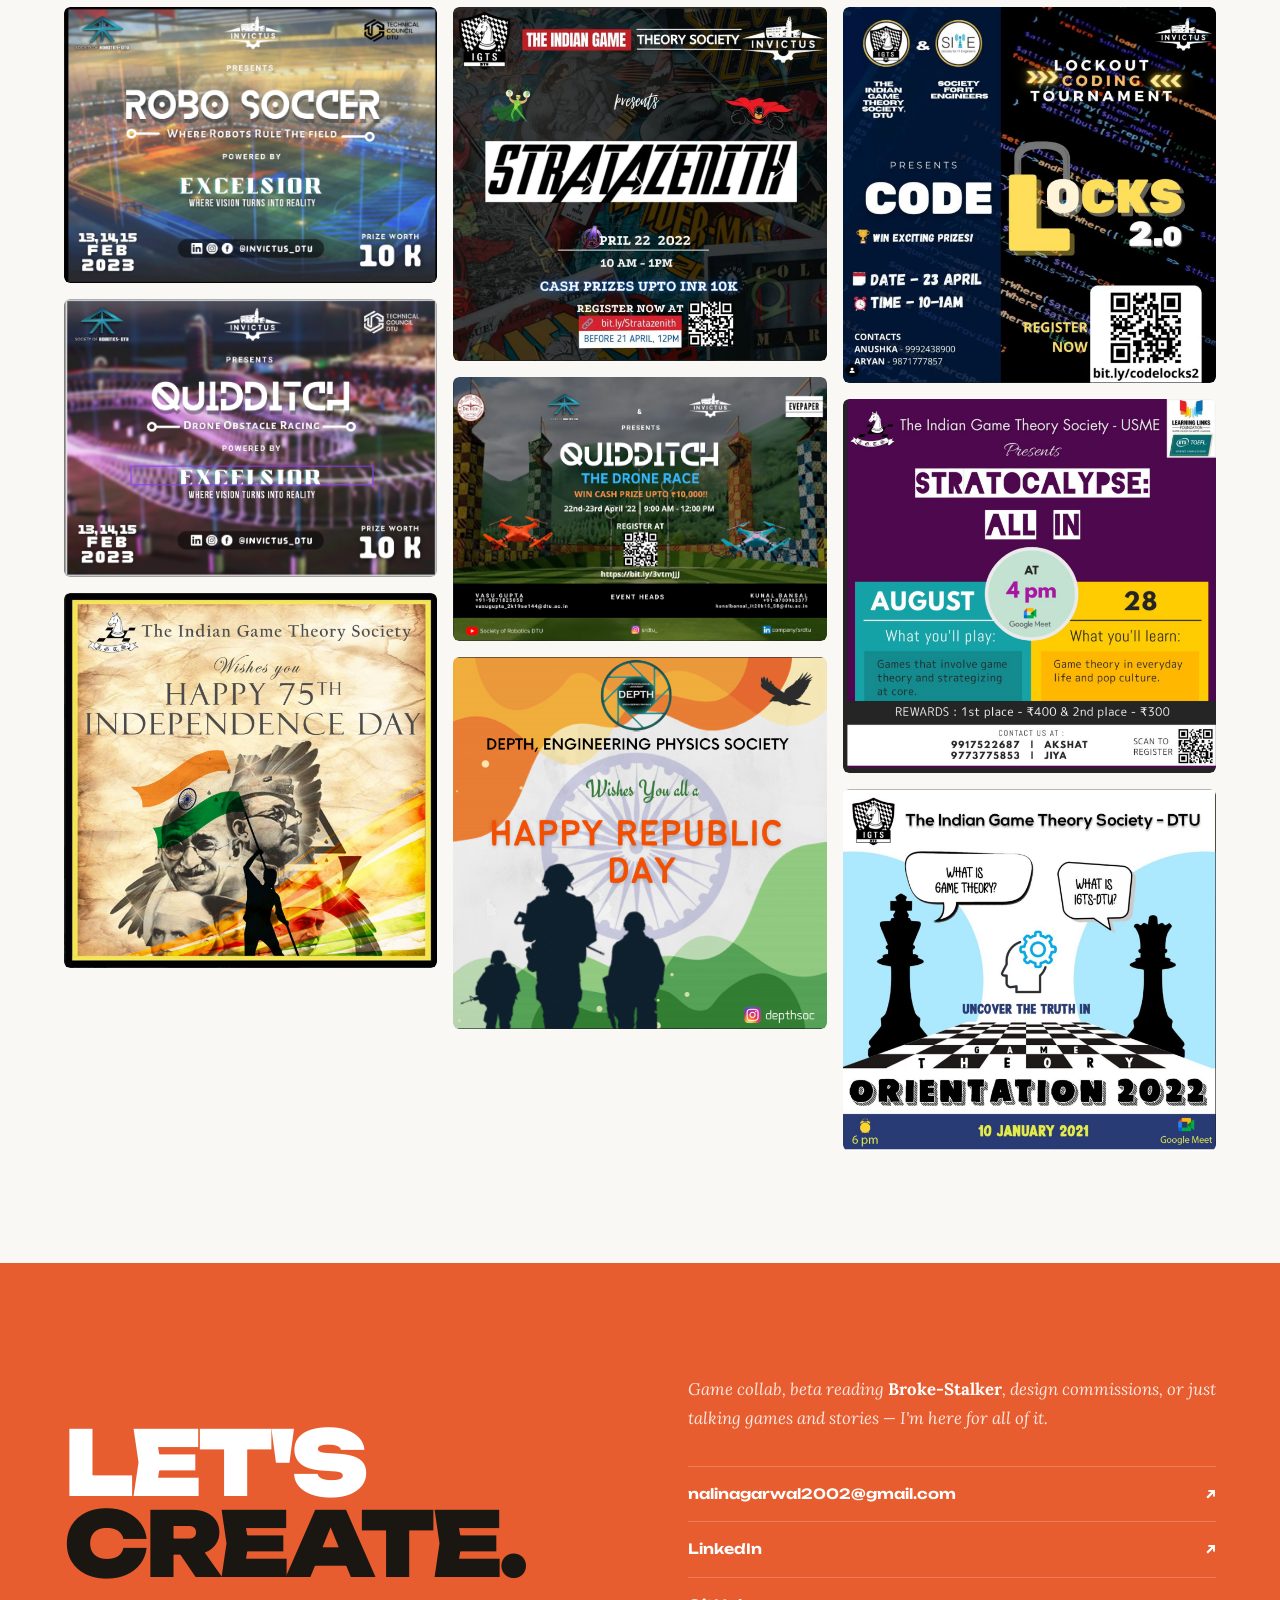
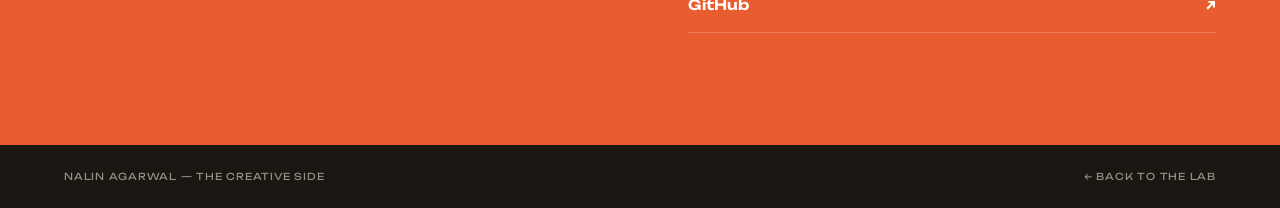
==== commit c799ad82: "Teased my upcoming 2d RPG game." ====
--- a/creative.html
+++ b/creative.html
@@ -286,10 +286,10 @@
   <div class="game-cards reveal">
     <div class="game-card">
       <div class="status-pill pill-wip">● In Development</div>
-      <div class="game-card-title">Untitled 2D Turn-Based RPG</div>
-      <div class="game-card-desc">An original RPG with a handcrafted story, deep skill trees, diverse enemy roster, weapons and crafting systems. Every system designed from scratch — the kind of RPG I always wanted to play.</div>
+      <div class="game-card-title">oVerTime</div>
+      <div class="game-card-desc">An original action comedy 2D-RPG with a handcrafted story, deep skill trees, diverse enemy roster and awesomeweapons.</div>
       <div class="game-tags">
-        <span class="gtag">Godot</span><span class="gtag">Turn-Based</span><span class="gtag">RPG</span><span class="gtag">Original Story</span>
+        <span class="gtag">Metroidvania</span><span class="gtag">Permadeath</span><span class="gtag">RPG</span><span class="gtag">Original Story</span>
       </div>
     </div>
     <div class="game-card">
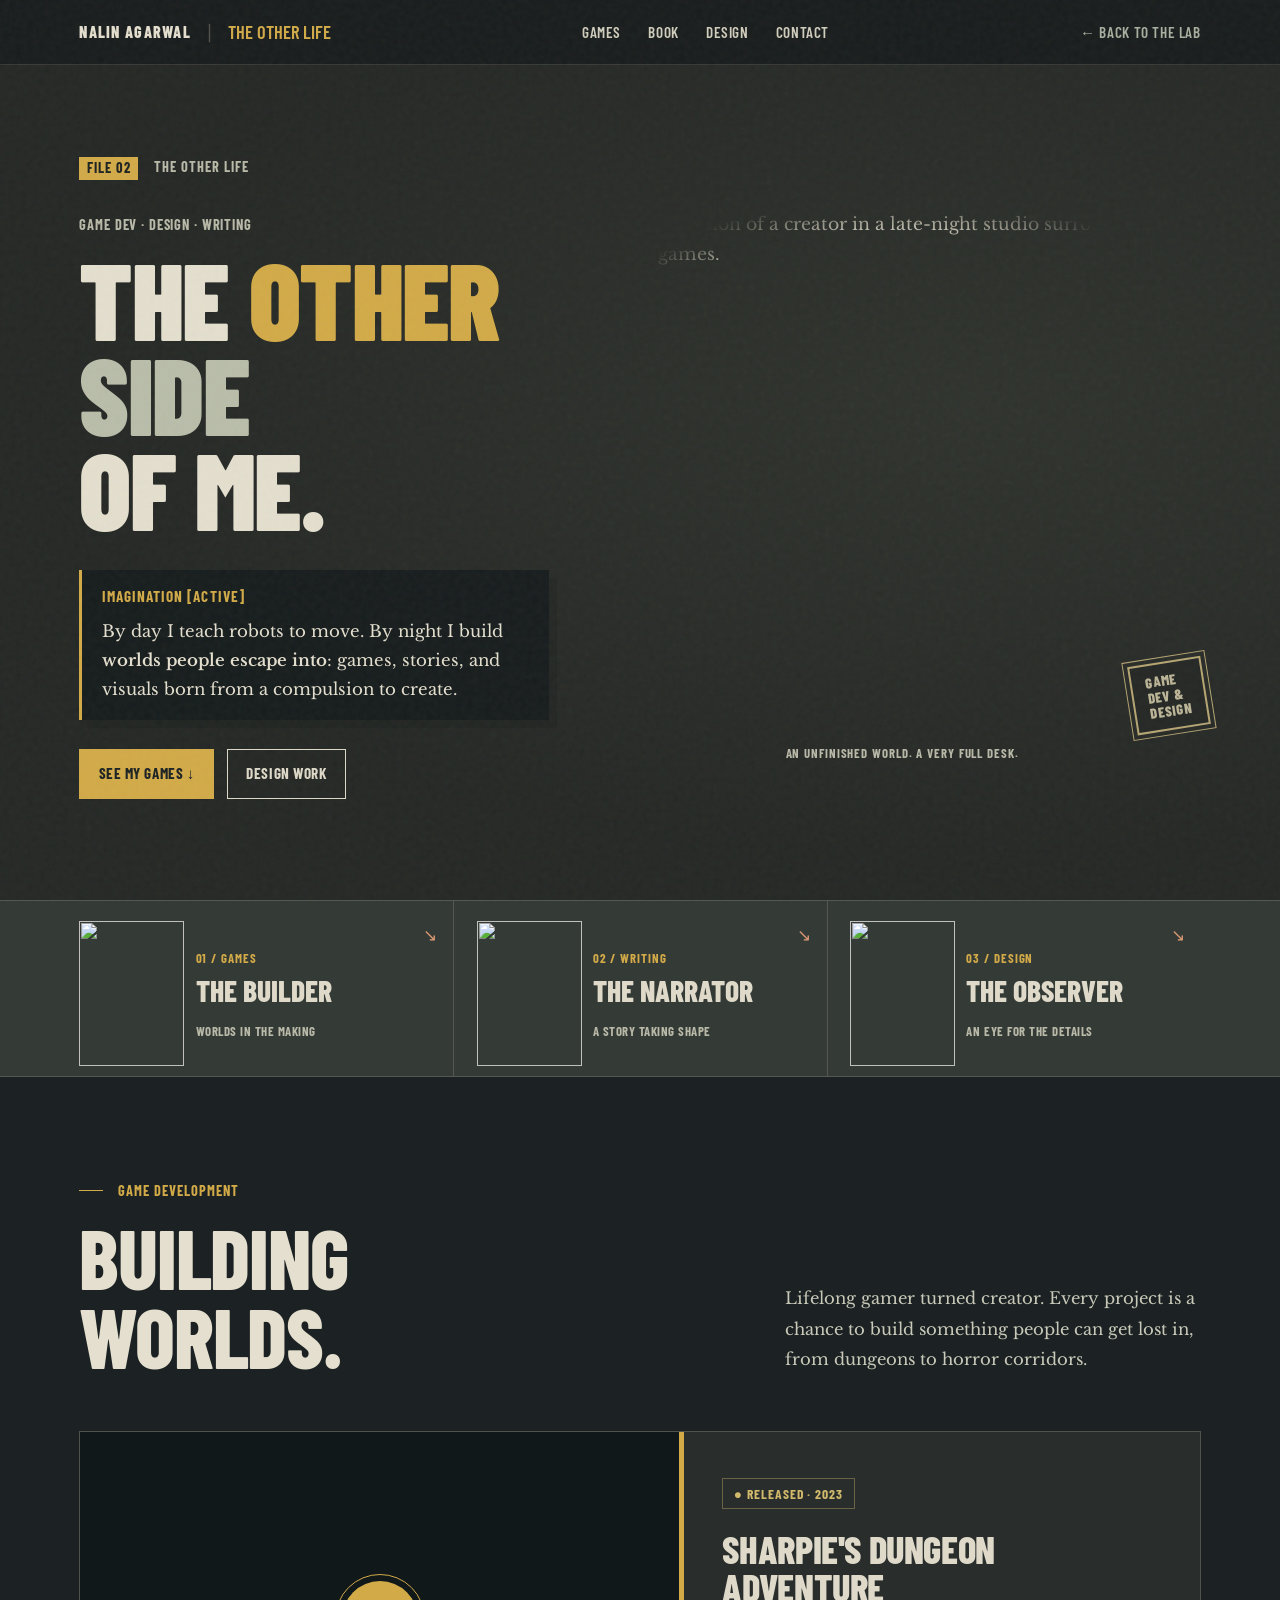
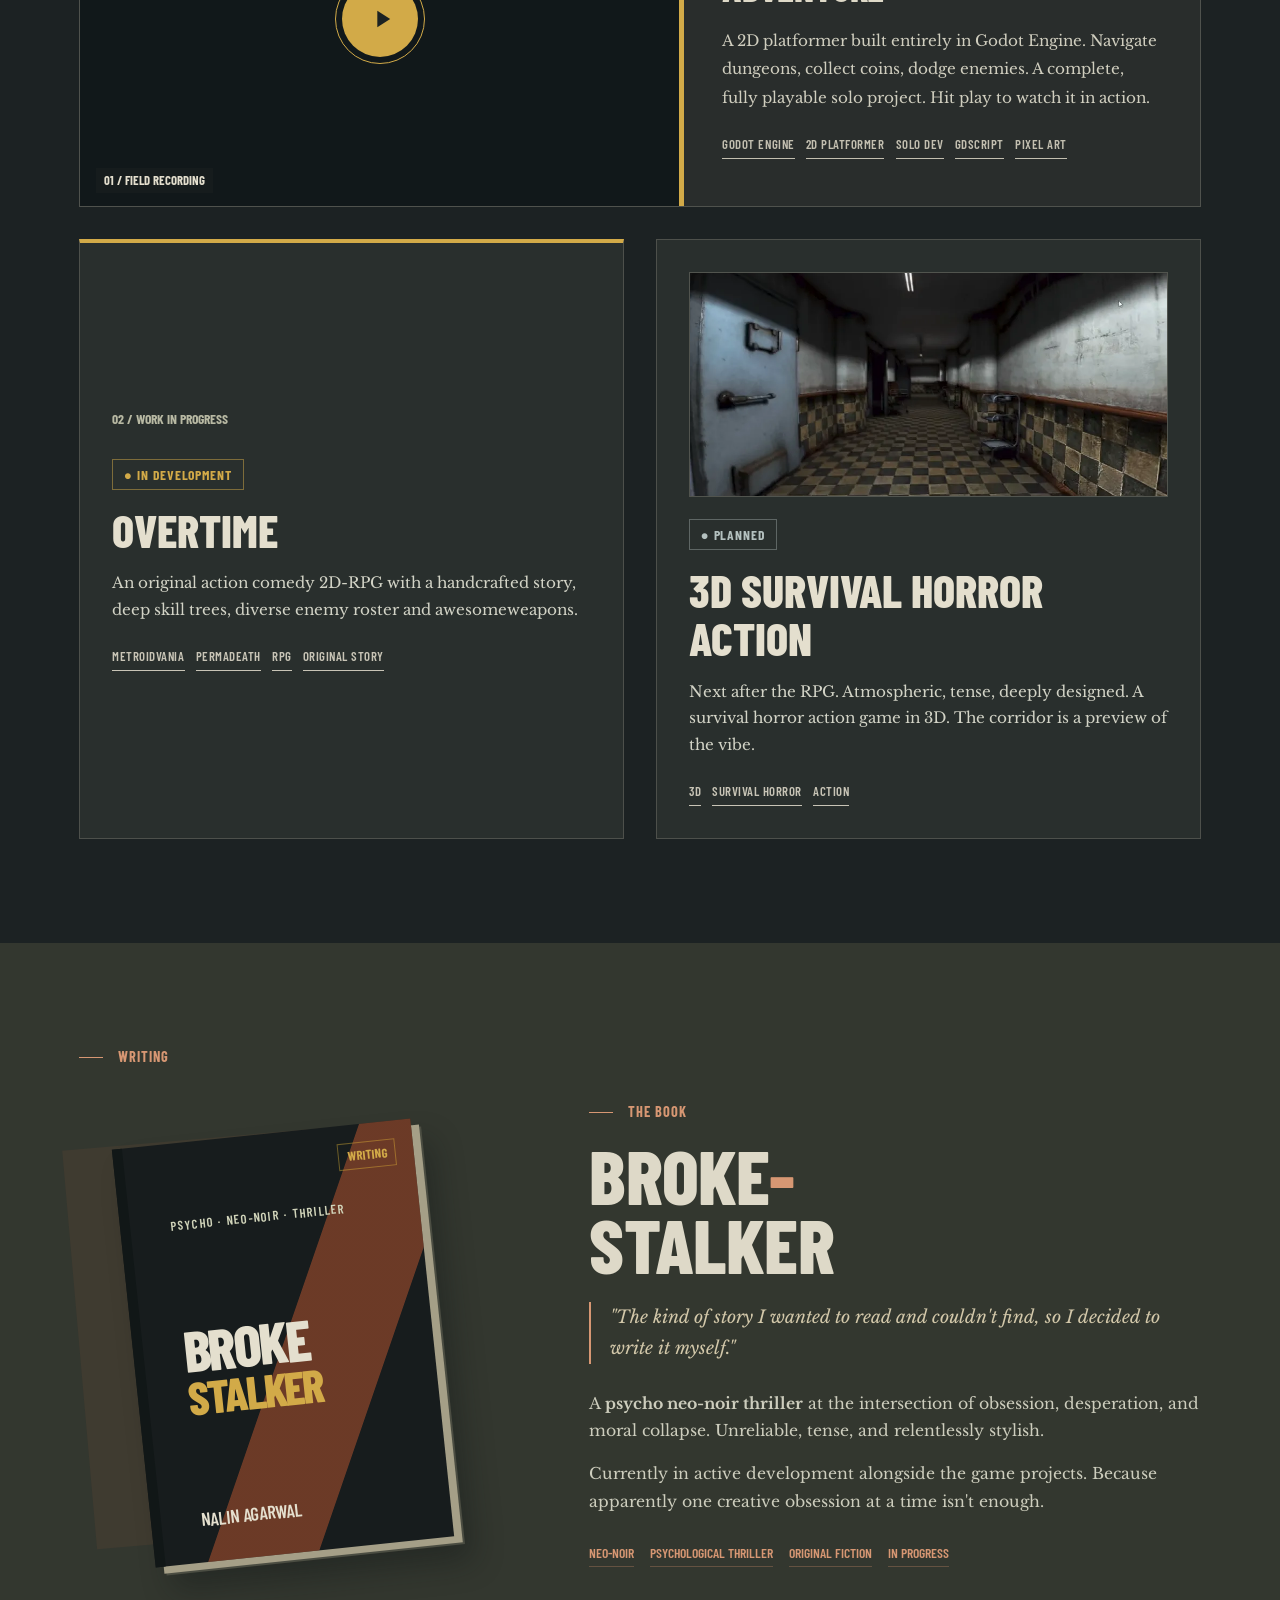
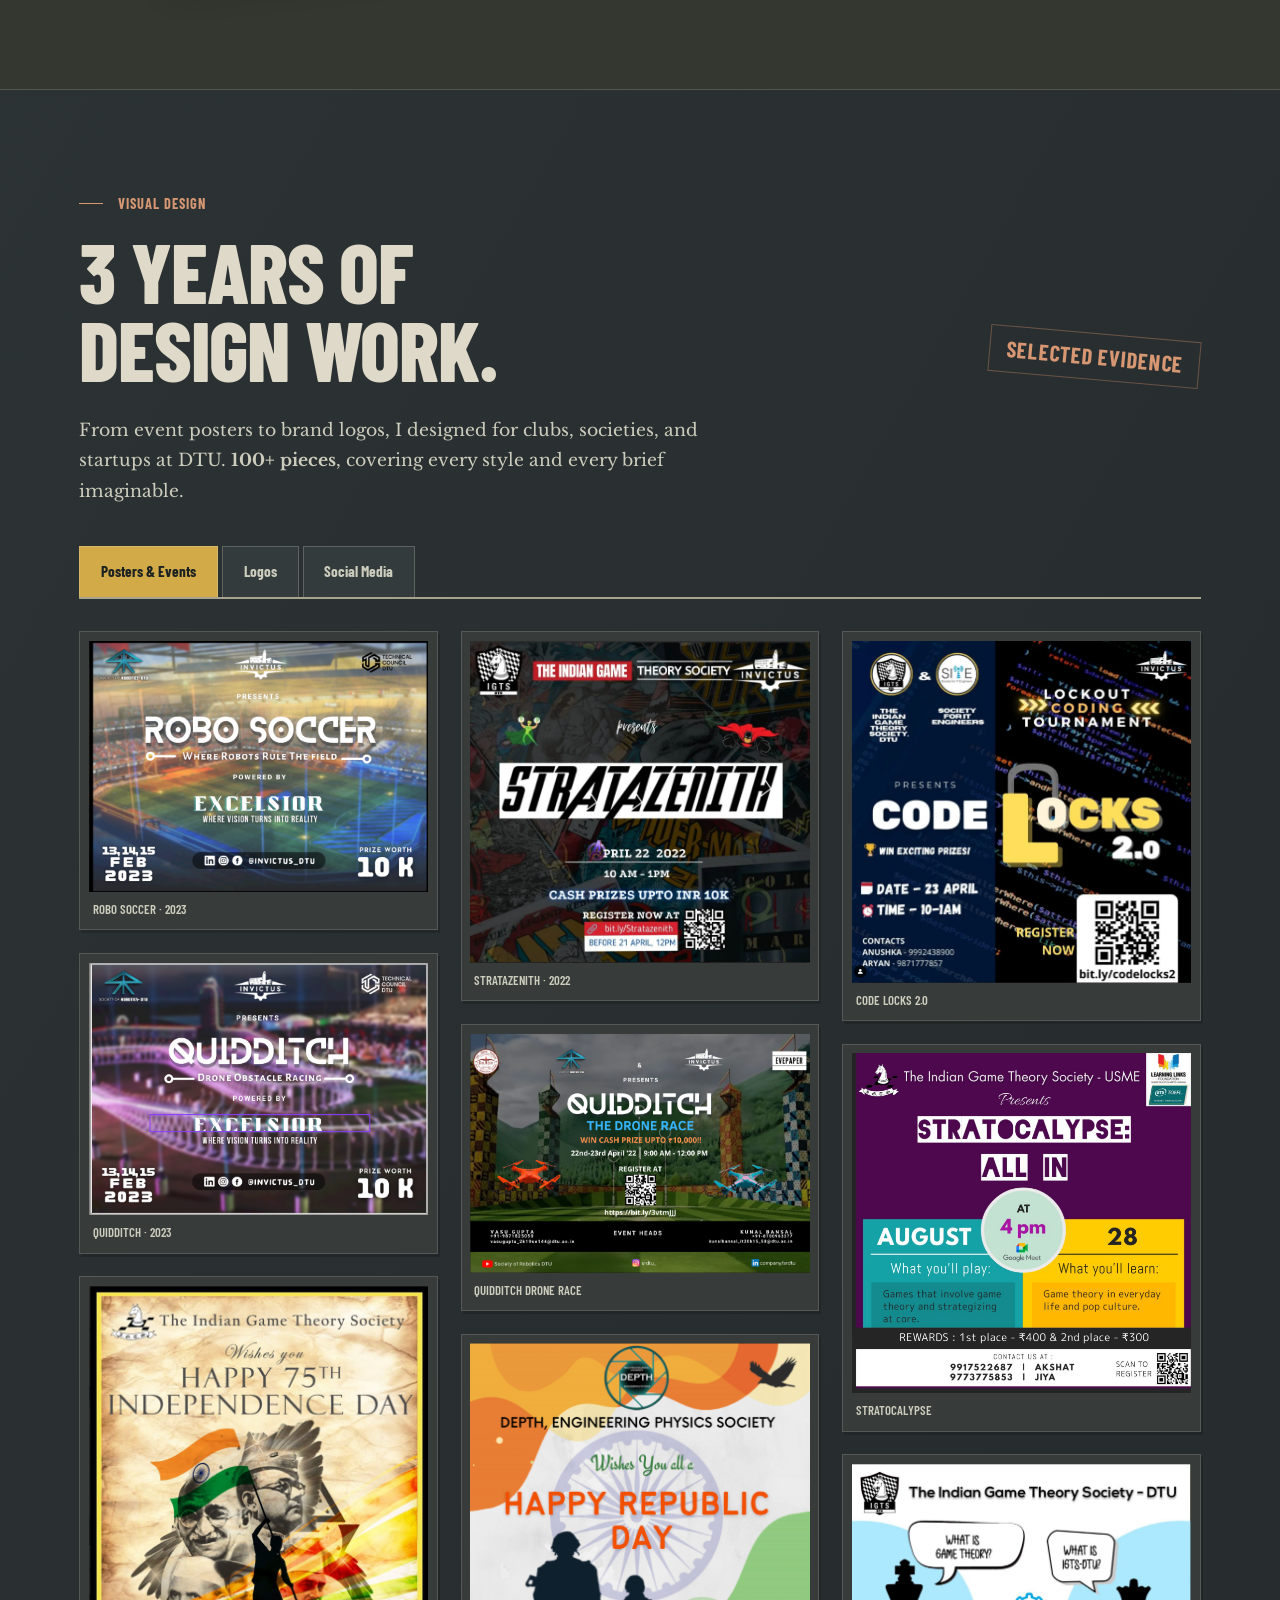
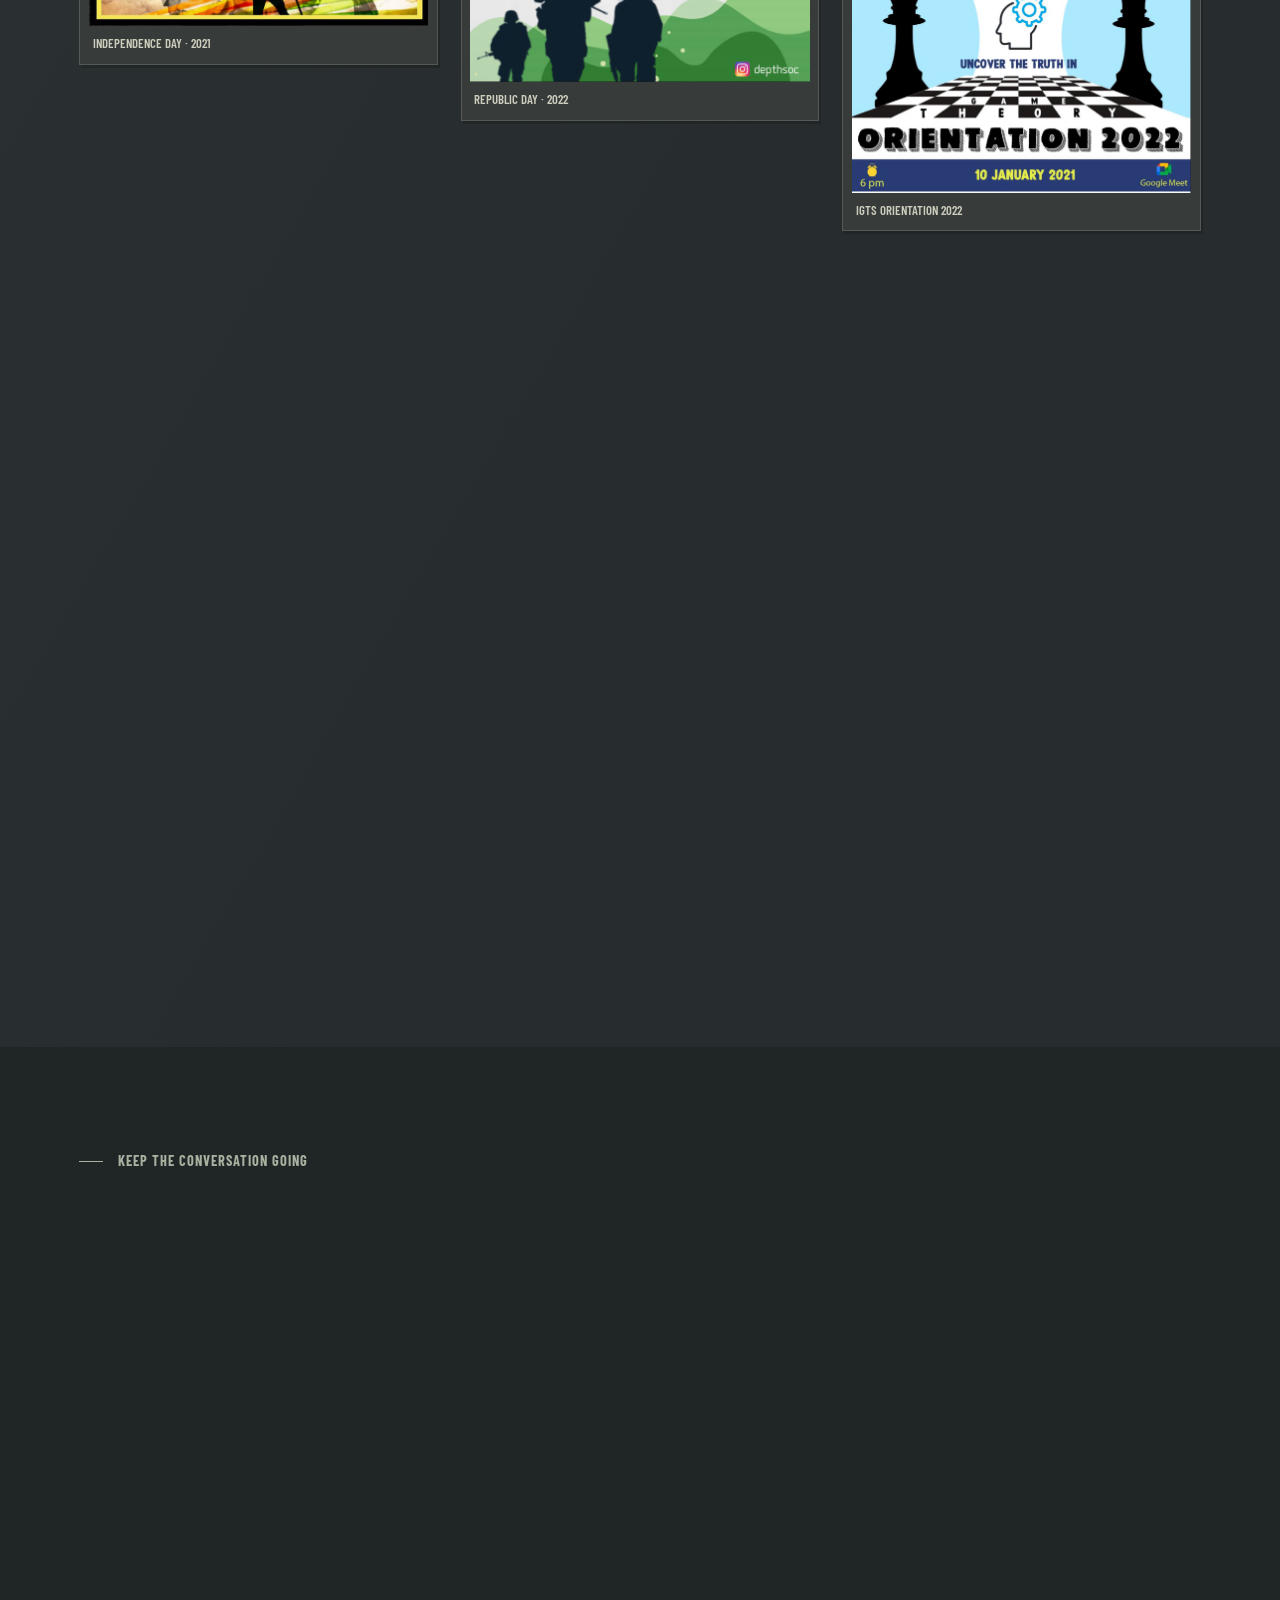
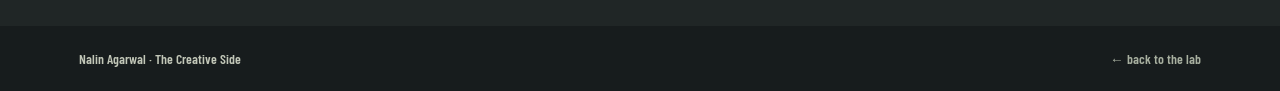
==== commit c6b9feb7: "Add files via upload" ====
--- a/creative.html
+++ b/creative.html
@@ -3,216 +3,28 @@
 <head>
   <meta charset="UTF-8"/>
   <meta name="viewport" content="width=device-width, initial-scale=1.0"/>
-  <title>Nalin Agarwal — Creative</title>
+  <title>Nalin Agarwal | Creative</title>
   <link rel="preconnect" href="https://fonts.googleapis.com">
-  <link href="https://fonts.googleapis.com/css2?family=Unbounded:wght@300;400;600;700;900&family=Lora:ital,wght@0,400;0,600;1,400;1,600&family=DM+Sans:ital,opsz,wght@0,9..40,300;0,9..40,400;1,9..40,300&display=swap" rel="stylesheet">
-  <style>
-    *, *::before, *::after { box-sizing: border-box; margin: 0; padding: 0; }
-    :root {
-      --bg: #faf8f4; --bg2: #f2ede4; --ink: #1a1612; --ink2: #4a3f35;
-      --muted: #9a8e84; --orange: #e85d2f; --yellow: #f5c842;
-      --green: #2d9e6b; --border: rgba(26,22,18,0.1);
-      --font-display: 'Unbounded', sans-serif;
-      --font-serif: 'Lora', serif;
-      --font-body: 'DM Sans', sans-serif;
-    }
-    html { scroll-behavior: smooth; }
-    body { background: var(--bg); color: var(--ink); font-family: var(--font-body); font-size: 16px; line-height: 1.6; overflow-x: hidden; cursor: none; }
-
-    .cursor { position: fixed; width: 10px; height: 10px; background: var(--orange); border-radius: 50%; pointer-events: none; z-index: 9999; transform: translate(-50%,-50%); }
-    .cursor-ring { position: fixed; width: 36px; height: 36px; border: 2px solid var(--orange); border-radius: 50%; pointer-events: none; z-index: 9998; transform: translate(-50%,-50%); transition: width 0.2s, height 0.2s; opacity: 0.4; }
-    .progress-bar { position: fixed; top: 0; left: 0; height: 3px; background: var(--orange); z-index: 200; }
-
-    /* NAV */
-    nav { position: fixed; top: 0; left: 0; right: 0; z-index: 100; display: flex; align-items: center; justify-content: space-between; padding: 1.2rem 4rem; background: rgba(250,248,244,0.93); backdrop-filter: blur(14px); border-bottom: 1px solid var(--border); }
-    .nav-left { display: flex; align-items: center; gap: 1.2rem; }
-    .nav-logo { font-family: var(--font-display); font-weight: 700; font-size: 0.82rem; letter-spacing: -0.02em; color: var(--ink); text-decoration: none; }
-    .nav-pipe { color: var(--muted); font-size: 0.9rem; }
-    .nav-tag { font-family: var(--font-display); font-weight: 600; font-size: 0.68rem; letter-spacing: 0.04em; color: var(--orange); background: rgba(232,93,47,0.08); padding: 0.22rem 0.7rem; border-radius: 100px; border: 1px solid rgba(232,93,47,0.2); }
-    .nav-links { display: flex; gap: 2rem; list-style: none; }
-    .nav-links a { font-family: var(--font-body); font-size: 0.85rem; color: var(--ink2); text-decoration: none; transition: color 0.2s; }
-    .nav-links a:hover { color: var(--orange); }
-    .nav-back { font-family: var(--font-body); font-size: 0.82rem; color: var(--muted); text-decoration: none; display: flex; align-items: center; gap: 0.4rem; transition: color 0.2s; }
-    .nav-back:hover { color: var(--ink); }
-
-    section { padding: 7rem 4rem; position: relative; }
-
-    /* HERO */
-    #hero { min-height: 100vh; display: grid; grid-template-columns: 1fr 1fr; align-items: center; gap: 5rem; padding-top: 8rem; }
-    .hero-tag { display: inline-flex; align-items: center; gap: 0.5rem; font-family: var(--font-body); font-size: 0.78rem; color: var(--orange); letter-spacing: 0.08em; text-transform: uppercase; margin-bottom: 1.5rem; animation: fadeUp 0.5s ease both; }
-    .hero-tag::before { content: ''; width: 24px; height: 2px; background: var(--orange); }
-    h1.hero-title { font-family: var(--font-display); font-weight: 900; font-size: clamp(2.8rem, 5.5vw, 5.2rem); line-height: 1.0; letter-spacing: -0.04em; animation: fadeUp 0.6s 0.1s ease both; }
-    h1.hero-title .accent { color: var(--orange); }
-    h1.hero-title .outline { color: transparent; -webkit-text-stroke: 2px var(--ink); }
-    .hero-desc { margin-top: 1.8rem; font-family: var(--font-serif); font-style: italic; font-size: 1.05rem; color: var(--ink2); line-height: 1.75; max-width: 480px; animation: fadeUp 0.6s 0.2s ease both; }
-    .hero-desc strong { font-style: normal; color: var(--ink); font-weight: 600; }
-    .hero-ctas { margin-top: 2.2rem; display: flex; gap: 1rem; animation: fadeUp 0.6s 0.3s ease both; }
-    .btn-fill { display: inline-flex; align-items: center; gap: 0.5rem; background: var(--ink); color: var(--bg); font-family: var(--font-display); font-weight: 600; font-size: 0.68rem; letter-spacing: 0.06em; text-transform: uppercase; padding: 0.9rem 1.8rem; text-decoration: none; border-radius: 2px; transition: background 0.2s, transform 0.2s; }
-    .btn-fill:hover { background: var(--orange); transform: translateY(-2px); }
-    .btn-outline { display: inline-flex; align-items: center; gap: 0.5rem; border: 2px solid var(--ink); color: var(--ink); font-family: var(--font-display); font-weight: 600; font-size: 0.68rem; letter-spacing: 0.06em; text-transform: uppercase; padding: 0.9rem 1.8rem; text-decoration: none; border-radius: 2px; transition: all 0.2s; }
-    .btn-outline:hover { border-color: var(--orange); color: var(--orange); transform: translateY(-2px); }
-
-    /* Hero collage */
-    .hero-right { position: relative; height: 580px; animation: fadeUp 0.8s 0.4s ease both; }
-    .hci { position: absolute; border-radius: 6px; box-shadow: 0 8px 40px rgba(0,0,0,0.13); overflow: hidden; transition: transform 0.3s, z-index 0s; }
-    .hci img { width: 100%; height: 100%; object-fit: cover; display: block; }
-    .hci:hover { transform: scale(1.04) rotate(0deg) !important; z-index: 10; box-shadow: 0 20px 60px rgba(0,0,0,0.2); }
-    .hci-1 { width: 255px; height: 195px; top: 20px; left: 10px; transform: rotate(-3deg); }
-    .hci-2 { width: 195px; height: 195px; top: 10px; right: 30px; transform: rotate(4deg); }
-    .hci-3 { width: 235px; height: 175px; bottom: 170px; left: 0; transform: rotate(2deg); }
-    .hci-4 { width: 215px; height: 215px; bottom: 60px; right: 15px; transform: rotate(-5deg); }
-    .hci-5 { width: 175px; height: 140px; bottom: 20px; left: 90px; transform: rotate(1.5deg); }
-    .hero-badge { position: absolute; top: 50%; left: 50%; transform: translate(-50%,-50%); width: 110px; height: 110px; background: var(--orange); border-radius: 50%; display: flex; align-items: center; justify-content: center; z-index: 5; animation: spinBadge 18s linear infinite; }
-    @keyframes spinBadge { to { transform: translate(-50%,-50%) rotate(360deg); } }
-    .hero-badge span { font-family: var(--font-display); font-weight: 700; font-size: 0.56rem; letter-spacing: 0.12em; text-transform: uppercase; color: white; text-align: center; line-height: 1.5; }
-
-    @keyframes fadeUp { from{opacity:0;transform:translateY(20px);}to{opacity:1;transform:translateY(0);} }
-
-    .section-label { font-family: var(--font-display); font-weight: 700; font-size: 0.62rem; letter-spacing: 0.2em; text-transform: uppercase; color: var(--orange); margin-bottom: 0.6rem; display: flex; align-items: center; gap: 0.8rem; }
-    .section-label::after { content: ''; flex: 1; height: 1px; background: var(--border); max-width: 60px; }
-    h2.section-title { font-family: var(--font-display); font-weight: 900; font-size: clamp(2rem, 4vw, 3.5rem); letter-spacing: -0.04em; line-height: 1.05; margin-bottom: 1rem; }
-    .reveal { opacity: 0; transform: translateY(24px); transition: opacity 0.55s ease, transform 0.55s ease; }
-    .reveal.visible { opacity: 1; transform: translateY(0); }
-
-    /* GAMES — dark section */
-    #games { background: var(--ink); color: var(--bg); }
-    #games .section-label { color: var(--yellow); }
-    #games .section-label::after { background: rgba(255,255,255,0.08); }
-    #games h2.section-title { color: var(--bg); }
-    .games-header { display: flex; align-items: flex-end; justify-content: space-between; margin-bottom: 3rem; gap: 2rem; flex-wrap: wrap; }
-    .games-header p { font-family: var(--font-serif); font-style: italic; font-size: 1rem; color: rgba(250,248,244,0.55); max-width: 380px; line-height: 1.7; }
-
-    /* Featured game with video */
-    .game-featured { display: grid; grid-template-columns: 1fr 1fr; border-radius: 8px; overflow: hidden; margin-bottom: 2rem; border: 1px solid rgba(255,255,255,0.07); }
-    .game-video-wrap { position: relative; background: #000; aspect-ratio: 16/10; }
-    .game-video-wrap video { width: 100%; height: 100%; object-fit: cover; display: block; }
-    .play-overlay { position: absolute; inset: 0; display: flex; align-items: center; justify-content: center; background: rgba(0,0,0,0.25); cursor: pointer; transition: background 0.2s; }
-    .play-overlay:hover { background: rgba(0,0,0,0.1); }
-    .play-btn { width: 68px; height: 68px; border-radius: 50%; background: var(--orange); display: flex; align-items: center; justify-content: center; transition: transform 0.2s; }
-    .play-btn:hover { transform: scale(1.1); }
-    .play-btn svg { width: 26px; height: 26px; fill: white; margin-left: 5px; }
-    .game-featured-info { background: #111; padding: 2.5rem; display: flex; flex-direction: column; justify-content: center; gap: 1.1rem; }
-    .status-pill { display: inline-flex; align-items: center; gap: 0.4rem; font-family: var(--font-display); font-size: 0.58rem; letter-spacing: 0.12em; text-transform: uppercase; padding: 0.3rem 0.8rem; border-radius: 100px; width: fit-content; }
-    .pill-released { background: rgba(45,158,107,0.15); color: #4ddb9a; border: 1px solid rgba(45,158,107,0.3); }
-    .pill-wip { background: rgba(245,200,66,0.12); color: var(--yellow); border: 1px solid rgba(245,200,66,0.3); animation: none; }
-    .pill-planned { background: rgba(59,111,212,0.12); color: #7eb3ff; border: 1px solid rgba(59,111,212,0.3); }
-    .pill-released::before { content: '●'; font-size: 0.4rem; }
-    .pill-wip::before { content: '●'; font-size: 0.4rem; animation: blink 1.5s ease infinite; }
-    .pill-planned::before { content: '●'; font-size: 0.4rem; opacity: 0.5; }
-    @keyframes blink { 0%,100%{opacity:1}50%{opacity:0.2} }
-    .game-featured-title { font-family: var(--font-display); font-weight: 900; font-size: 1.6rem; letter-spacing: -0.03em; line-height: 1.1; color: white; }
-    .game-featured-desc { font-family: var(--font-body); font-size: 0.88rem; color: rgba(255,255,255,0.45); line-height: 1.7; }
-    .game-tags { display: flex; flex-wrap: wrap; gap: 0.4rem; }
-    .gtag { font-family: var(--font-display); font-size: 0.56rem; letter-spacing: 0.08em; text-transform: uppercase; padding: 0.22rem 0.6rem; background: rgba(255,255,255,0.04); border: 1px solid rgba(255,255,255,0.1); color: rgba(255,255,255,0.45); border-radius: 2px; }
-
-    .game-cards { display: grid; grid-template-columns: 1fr 1fr; gap: 1.2rem; }
-    .game-card { background: #111; border: 1px solid rgba(255,255,255,0.06); border-radius: 8px; padding: 2rem; transition: border-color 0.2s, transform 0.2s; }
-    .game-card:hover { border-color: rgba(232,93,47,0.35); transform: translateY(-3px); }
-    .game-card-img { width: 100%; height: 155px; object-fit: cover; border-radius: 4px; margin-bottom: 1.2rem; }
-    .game-card-title { font-family: var(--font-display); font-weight: 700; font-size: 1.05rem; letter-spacing: -0.02em; color: white; margin: 0.8rem 0 0.6rem; line-height: 1.2; }
-    .game-card-desc { font-family: var(--font-body); font-size: 0.85rem; color: rgba(255,255,255,0.4); line-height: 1.65; margin-bottom: 1rem; }
-
-    /* BOOK */
-    #book { background: var(--bg2); }
-    .book-inner { display: grid; grid-template-columns: 280px 1fr; gap: 6rem; align-items: center; }
-    .book-cover-wrap { perspective: 800px; }
-    .book-face { width: 240px; border-radius: 3px 8px 8px 3px; background: linear-gradient(150deg, #1c0505, #2e0a0a, #180404); padding: 2.8rem 2.2rem 2.2rem; box-shadow: -6px 6px 0 #0a0202, 8px 16px 48px rgba(0,0,0,0.35), 0 0 0 1px rgba(200,50,50,0.15); position: relative; overflow: hidden; min-height: 360px; display: flex; flex-direction: column; justify-content: space-between; animation: bookFloat 5s ease-in-out infinite alternate; }
-    @keyframes bookFloat { from{transform:rotateY(-6deg) translateY(0);} to{transform:rotateY(-12deg) translateY(-10px);} }
-    .book-face::before { content: ''; position: absolute; left: 0; top: 0; bottom: 0; width: 10px; background: linear-gradient(90deg, #060101, #2a0606); }
-    .book-face::after { content: ''; position: absolute; inset: 0; background: repeating-linear-gradient(-35deg, transparent, transparent 5px, rgba(200,40,40,0.025) 5px, rgba(200,40,40,0.025) 6px); }
-    .book-wip-badge { position: absolute; top: 1rem; right: 1rem; font-family: var(--font-display); font-size: 0.48rem; letter-spacing: 0.15em; text-transform: uppercase; color: var(--yellow); border: 1px solid rgba(245,200,66,0.3); padding: 0.2rem 0.55rem; z-index: 3; }
-    .book-genre { font-family: var(--font-body); font-size: 0.62rem; color: rgba(220,100,80,0.6); letter-spacing: 0.12em; text-transform: uppercase; margin-left: 0.8rem; position: relative; z-index: 2; }
-    .book-cover-title { font-family: var(--font-display); font-weight: 900; font-size: 2.5rem; letter-spacing: -0.02em; line-height: 0.9; color: #f5d0c0; margin-left: 0.8rem; position: relative; z-index: 2; }
-    .book-cover-title span { display: block; color: #e84c3c; font-size: 1.9rem; }
-    .book-cover-author { font-family: var(--font-serif); font-style: italic; font-size: 0.72rem; color: rgba(245,208,192,0.4); margin-left: 0.8rem; position: relative; z-index: 2; }
-    .book-info {}
-    .book-big-title { font-family: var(--font-display); font-weight: 900; font-size: clamp(2.5rem, 5vw, 4.5rem); letter-spacing: -0.04em; line-height: 0.95; margin-bottom: 1.5rem; }
-    .book-big-title span { color: var(--orange); }
-    .book-tagline { font-family: var(--font-serif); font-style: italic; font-size: 1.05rem; color: var(--ink2); line-height: 1.7; border-left: 3px solid var(--orange); padding-left: 1.2rem; margin-bottom: 1.8rem; }
-    .book-body p { font-family: var(--font-body); font-size: 0.95rem; color: var(--ink2); line-height: 1.8; margin-bottom: 1rem; }
-    .book-body p strong { color: var(--ink); }
-    .book-pills { display: flex; flex-wrap: wrap; gap: 0.5rem; margin-top: 1.5rem; }
-    .book-pill { font-family: var(--font-display); font-size: 0.6rem; letter-spacing: 0.1em; text-transform: uppercase; padding: 0.4rem 1rem; border-radius: 100px; border: 1.5px solid var(--ink); color: var(--ink); transition: all 0.15s; cursor: default; }
-    .book-pill:hover { background: var(--ink); color: var(--bg); }
-
-    /* DESIGN GALLERY */
-    #design { background: var(--bg); }
-    .design-intro { font-family: var(--font-serif); font-style: italic; font-size: 1.05rem; color: var(--ink2); line-height: 1.75; max-width: 560px; margin-bottom: 2.5rem; }
-    .design-intro strong { font-style: normal; color: var(--ink); }
-    .gallery-tabs { display: flex; gap: 0.5rem; margin-bottom: 2.5rem; flex-wrap: wrap; }
-    .gtb { font-family: var(--font-display); font-weight: 600; font-size: 0.62rem; letter-spacing: 0.1em; text-transform: uppercase; padding: 0.55rem 1.2rem; border-radius: 2px; border: 1.5px solid var(--border); background: transparent; color: var(--muted); cursor: pointer; transition: all 0.15s; }
-    .gtb:hover { border-color: var(--ink); color: var(--ink); }
-    .gtb.active { background: var(--ink); color: var(--bg); border-color: var(--ink); }
-
-    /* Masonry */
-    .masonry { columns: 3; column-gap: 1rem; display: none; }
-    .masonry.active { display: block; }
-    .mitem { break-inside: avoid; margin-bottom: 1rem; border-radius: 6px; overflow: hidden; cursor: zoom-in; position: relative; }
-    .mitem img { width: 100%; display: block; border-radius: 6px; transition: transform 0.3s; }
-    .mitem:hover img { transform: scale(1.03); }
-    .mitem-overlay { position: absolute; inset: 0; background: rgba(26,22,18,0); transition: background 0.2s; border-radius: 6px; display: flex; align-items: flex-end; }
-    .mitem:hover .mitem-overlay { background: rgba(26,22,18,0.3); }
-    .mitem-label { font-family: var(--font-display); font-size: 0.56rem; letter-spacing: 0.1em; text-transform: uppercase; color: white; padding: 0.6rem 0.8rem; opacity: 0; transition: opacity 0.2s; }
-    .mitem:hover .mitem-label { opacity: 1; }
-
-    /* Logo grid */
-    .logo-grid { display: none; grid-template-columns: repeat(auto-fill, minmax(155px,1fr)); gap: 1.2rem; }
-    .logo-grid.active { display: grid; }
-    .logo-card { background: var(--bg2); border: 1px solid var(--border); border-radius: 8px; padding: 1.5rem; display: flex; flex-direction: column; align-items: center; gap: 1rem; text-align: center; transition: transform 0.2s, border-color 0.2s; cursor: zoom-in; }
-    .logo-card:hover { transform: translateY(-3px); border-color: rgba(232,93,47,0.3); }
-    .logo-card img { width: 100%; max-height: 90px; object-fit: contain; border-radius: 4px; }
-    .logo-card-name { font-family: var(--font-display); font-weight: 600; font-size: 0.6rem; letter-spacing: 0.08em; text-transform: uppercase; color: var(--ink2); }
-
-    /* Lightbox */
-    .lightbox { position: fixed; inset: 0; background: rgba(10,8,6,0.96); z-index: 10000; display: none; align-items: center; justify-content: center; }
-    .lightbox.open { display: flex; }
-    .lightbox img { max-width: 90vw; max-height: 90vh; border-radius: 6px; }
-    .lb-close { position: absolute; top: 1.5rem; right: 1.5rem; font-size: 1.2rem; color: white; cursor: pointer; background: rgba(255,255,255,0.1); border: none; width: 42px; height: 42px; border-radius: 50%; display: flex; align-items: center; justify-content: center; transition: background 0.2s; }
-    .lb-close:hover { background: rgba(255,255,255,0.2); }
-
-    /* CONTACT */
-    #creative-contact { background: var(--orange); }
-    .contact-inner { display: grid; grid-template-columns: 1fr 1fr; gap: 6rem; align-items: center; }
-    .contact-big { font-family: var(--font-display); font-weight: 900; font-size: clamp(3rem, 7vw, 7rem); line-height: 0.9; letter-spacing: -0.05em; color: white; }
-    .contact-big span { color: var(--ink); }
-    .contact-right p { font-family: var(--font-serif); font-style: italic; font-size: 1.05rem; color: rgba(255,255,255,0.85); line-height: 1.75; margin-bottom: 2rem; }
-    .contact-right p strong { font-style: normal; color: white; }
-    .c-links { display: flex; flex-direction: column; }
-    .c-link { display: flex; align-items: center; justify-content: space-between; font-family: var(--font-display); font-weight: 600; font-size: 0.88rem; color: white; text-decoration: none; padding: 1rem 0; border-bottom: 1px solid rgba(255,255,255,0.2); transition: padding-left 0.2s; }
-    .c-link:first-child { border-top: 1px solid rgba(255,255,255,0.2); }
-    .c-link:hover { padding-left: 0.6rem; }
-
-    footer { padding: 1.5rem 4rem; background: var(--ink); color: var(--muted); display: flex; align-items: center; justify-content: space-between; font-family: var(--font-display); font-size: 0.6rem; letter-spacing: 0.08em; text-transform: uppercase; }
-    .f-back { color: var(--muted); text-decoration: none; display: flex; align-items: center; gap: 0.4rem; transition: color 0.2s; }
-    .f-back:hover { color: var(--bg); }
-
-    @media (max-width: 900px) {
-      nav { padding: 1rem 1.5rem; }
-      .nav-links { display: none; }
-      section { padding: 5rem 1.5rem; }
-      #hero { grid-template-columns: 1fr; padding: 7rem 1.5rem 4rem; }
-      .hero-right { display: none; }
-      .game-featured, .book-inner, .contact-inner { grid-template-columns: 1fr; gap: 2rem; }
-      .game-cards { grid-template-columns: 1fr; }
-      .masonry { columns: 2; }
-      footer { flex-direction: column; gap: 0.8rem; padding: 1.5rem; text-align: center; }
-    }
-  </style>
+  <link href="https://fonts.googleapis.com/css2?family=Barlow+Condensed:wght@500;600;700;800;900&family=Libre+Baskerville:ital,wght@0,400;0,700;1,400&display=swap" rel="stylesheet">
+  <link rel="stylesheet" href="creative.css">
+  <script src="creative.js" defer></script>
 </head>
 <body>
-
-<div class="cursor" id="cursor"></div>
-<div class="cursor-ring" id="cursorRing"></div>
-<div class="progress-bar" id="progressBar"></div>
+<a class="skip-link" href="#hero">Skip to content</a>
+
+<div class="cursor" id="cursor" aria-hidden="true"></div>
+<div class="cursor-ring" id="cursorRing" aria-hidden="true"></div>
+<div class="progress-bar" id="progressBar" aria-hidden="true"></div>
 
 <!-- LIGHTBOX -->
-<div class="lightbox" id="lightbox">
-  <button class="lb-close" id="lbClose">✕</button>
-  <img id="lbImg" src="" alt=""/>
-</div>
+<dialog class="lightbox" id="lightbox" aria-label="Design artwork">
+  <button class="lb-close" id="lbClose" type="button" aria-label="Close artwork">✕</button>
+  <img id="lbImg" alt=""/>
+  <p class="lb-caption" id="lbCaption"></p>
+</dialog>
 
 <!-- NAV -->
-<nav>
+<nav aria-label="Creative portfolio">
   <div class="nav-left">
     <a href="creative.html" class="nav-logo">NALIN AGARWAL</a>
     <span class="nav-pipe">|</span>
@@ -227,51 +39,75 @@
   <a href="index.html" class="nav-back">← back to the lab</a>
 </nav>
 
+<main>
 <!-- HERO -->
 <section id="hero">
   <div class="hero-left">
+    <div class="case-meta"><span>FILE 02</span><span>THE OTHER LIFE</span></div>
     <div class="hero-tag">Game Dev · Design · Writing</div>
     <h1 class="hero-title">
       The <span class="accent">other</span><br>
       <span class="outline">side</span><br>
       of me.
     </h1>
-    <p class="hero-desc">By day I teach robots to move. By night I build <strong>worlds people escape into</strong> — games, stories, and visuals born from a compulsion to create.</p>
+    <div class="hero-dialogue">
+      <span class="dialogue-label">IMAGINATION [ACTIVE]</span>
+      <p class="hero-desc">By day I teach robots to move. By night I build <strong>worlds people escape into</strong>: games, stories, and visuals born from a compulsion to create.</p>
+    </div>
     <div class="hero-ctas">
       <a href="#games" class="btn-fill">See My Games ↓</a>
       <a href="#design" class="btn-outline">Design Work</a>
     </div>
   </div>
-  <div class="hero-right">
-    <div class="hci hci-1"><img src="media/robo_soccer.png" alt="Robo Soccer"/></div>
-    <div class="hci hci-2"><img src="media/celestial_flare.png" alt="Celestial Flare"/></div>
-    <div class="hci hci-3"><img src="media/diwali.png" alt="Diwali"/></div>
-    <div class="hci hci-4"><img src="media/quidditch.png" alt="Quidditch"/></div>
-    <div class="hci hci-5"><img src="media/tgh_logo.png" alt="TGH logo"/></div>
-    <div class="hero-badge"><span>GAME<br>DEV &<br>DESIGN</span></div>
-  </div>
-</section>
+  <figure class="hero-right">
+    <img class="studio-scene" src="media/anomaly-studio.webp" width="1448" height="1086" fetchpriority="high" alt="Painterly illustration of a creator in a late-night studio surrounded by stories, sketches and games."/>
+    <div class="hero-badge"><span>GAME<br>DEV &amp;<br>DESIGN</span></div>
+    <figcaption class="scene-caption">An unfinished world. A very full desk.</figcaption>
+  </figure>
+</section>
+
+
+<!-- Three voices, three chapters. -->
+<div class="voices" aria-label="Explore the creative chapters">
+  <div class="voices-inner">
+    <a class="voice" href="#games">
+      <img src="media/anomaly-builder.webp" width="640" height="887" alt="" loading="lazy"/>
+      <div><span class="chapter-number">01 / Games</span><h2>The Builder</h2><span class="chapter-state">Worlds in the making</span></div>
+      <span class="voice-arrow" aria-hidden="true">↘</span>
+    </a>
+    <a class="voice" href="#book">
+      <img src="media/anomaly-narrator.webp" width="640" height="887" alt="" loading="lazy"/>
+      <div><span class="chapter-number">02 / Writing</span><h2>The Narrator</h2><span class="chapter-state">A story taking shape</span></div>
+      <span class="voice-arrow" aria-hidden="true">↘</span>
+    </a>
+    <a class="voice" href="#design">
+      <img src="media/anomaly-observer.webp" width="640" height="887" alt="" loading="lazy"/>
+      <div><span class="chapter-number">03 / Design</span><h2>The Observer</h2><span class="chapter-state">An eye for the details</span></div>
+      <span class="voice-arrow" aria-hidden="true">↘</span>
+    </a>
+  </div>
+</div>
 
 <!-- GAMES -->
 <section id="games">
   <div class="section-label">Game Development</div>
   <div class="games-header">
     <h2 class="section-title reveal">Building<br>worlds.</h2>
-    <p class="reveal">Lifelong gamer turned creator. Every project is a chance to build something people can get lost in — from dungeons to horror corridors.</p>
+    <p class="reveal">Lifelong gamer turned creator. Every project is a chance to build something people can get lost in, from dungeons to horror corridors.</p>
   </div>
 
   <div class="game-featured reveal">
     <div class="game-video-wrap">
-      <video id="gameVid" src="media/mariox-2-2.mov" loop muted playsinline preload="metadata"></video>
-      <div class="play-overlay" id="playOverlay">
-        <div class="play-btn">
-          <svg viewBox="0 0 24 24"><path d="M8 5v14l11-7z"/></svg>
-        </div>
-      </div>
+      <video tabindex="0" aria-label="Sharpie's Dungeon Adventure gameplay. Press Enter or Space to play or pause." id="gameVid" src="media/mariox-2-2.mov" loop muted playsinline preload="metadata"></video>
+      <button class="play-overlay" id="playOverlay" type="button" aria-label="Play Sharpie's Dungeon Adventure gameplay">
+        <span class="play-btn">
+          <svg viewBox="0 0 24 24" aria-hidden="true"><path d="M8 5v14l11-7z"/></svg>
+        </span>
+      </button>
     </div>
     <div class="game-featured-info">
       <div class="status-pill pill-released">● Released · 2023</div>
-      <div class="game-featured-title">Sharpie's Dungeon Adventure</div>
+      <h3 class="game-featured-title">Sharpie's Dungeon Adventure</h3>
       <div class="game-featured-desc">A 2D platformer built entirely in Godot Engine. Navigate dungeons, collect coins, dodge enemies. A complete, fully playable solo project. Hit play to watch it in action.</div>
       <div class="game-tags">
         <span class="gtag">Godot Engine</span>
@@ -286,17 +122,17 @@
   <div class="game-cards reveal">
     <div class="game-card">
       <div class="status-pill pill-wip">● In Development</div>
-      <div class="game-card-title">oVerTime</div>
+      <h3 class="game-card-title">oVerTime</h3>
       <div class="game-card-desc">An original action comedy 2D-RPG with a handcrafted story, deep skill trees, diverse enemy roster and awesomeweapons.</div>
       <div class="game-tags">
         <span class="gtag">Metroidvania</span><span class="gtag">Permadeath</span><span class="gtag">RPG</span><span class="gtag">Original Story</span>
       </div>
     </div>
     <div class="game-card">
-      <img src="media/horror_corridor.png" alt="3D survival horror" class="game-card-img"/>
+      <img loading="lazy" src="media/horror_corridor.png" alt="3D survival horror" class="game-card-img" width="886" height="417"/>
       <div class="status-pill pill-planned">● Planned</div>
-      <div class="game-card-title">3D Survival Horror Action</div>
-      <div class="game-card-desc">Next after the RPG. Atmospheric, tense, deeply designed. A survival horror action game in 3D — the corridor is a preview of the vibe.</div>
+      <h3 class="game-card-title">3D Survival Horror Action</h3>
+      <div class="game-card-desc">Next after the RPG. Atmospheric, tense, deeply designed. A survival horror action game in 3D. The corridor is a preview of the vibe.</div>
       <div class="game-tags">
         <span class="gtag">3D</span><span class="gtag">Survival Horror</span><span class="gtag">Action</span>
       </div>
@@ -318,8 +154,8 @@
     </div>
     <div class="book-info reveal">
       <div class="section-label">The Book</div>
-      <div class="book-big-title">BROKE<span>—</span><br>STALKER</div>
-      <div class="book-tagline">"The kind of story I wanted to read and couldn't find — so I decided to write it myself."</div>
+      <h2 class="book-big-title">BROKE<span>-</span><br>STALKER</h2>
+      <div class="book-tagline">"The kind of story I wanted to read and couldn't find, so I decided to write it myself."</div>
       <div class="book-body">
         <p>A <strong>psycho neo-noir thriller</strong> at the intersection of obsession, desperation, and moral collapse. Unreliable, tense, and relentlessly stylish.</p>
         <p>Currently in active development alongside the game projects. Because apparently one creative obsession at a time isn't enough.</p>
@@ -337,8 +173,11 @@
 <!-- DESIGN GALLERY -->
 <section id="design">
   <div class="section-label">Visual Design</div>
-  <h2 class="section-title reveal">3 years of<br>design work.</h2>
-  <p class="design-intro reveal">From event posters to brand logos, I designed for clubs, societies, and startups at DTU. <strong>100+ pieces</strong> — every style, every brief imaginable.</p>
+  <div class="design-heading">
+    <h2 class="section-title reveal">3 years of<br>design work.</h2>
+    <span class="archive-mark" aria-hidden="true">Selected evidence</span>
+  </div>
+  <p class="design-intro reveal">From event posters to brand logos, I designed for clubs, societies, and startups at DTU. <strong>100+ pieces</strong>, covering every style and every brief imaginable.</p>
 
   <div class="gallery-tabs reveal">
     <button class="gtb active" data-tab="posters">Posters & Events</button>
@@ -348,95 +187,86 @@
 
   <!-- Posters -->
   <div class="masonry active" id="tab-posters">
-    <div class="mitem" data-src="media/er.png"><img src="media/robo_soccer.png" alt="Robo Soccer"/><div class="mitem-overlay"><span class="mitem-label">Robo Soccer · 2023</span></div></div>
-    <div class="mitem" data-src="media/quidditch.png"><img src="media/quidditch.png" alt="Quidditch"/><div class="mitem-overlay"><span class="mitem-label">Quidditch · 2023</span></div></div>
-    <div class="mitem" data-src="media/independence_day.png"><img src="media/independence_day.png" alt="Independence Day"/><div class="mitem-overlay"><span class="mitem-label">Independence Day · 2021</span></div></div>
-    <div class="mitem" data-src="media/stratazenith.png"><img src="media/stratazenith.png" alt="Stratazenith"/><div class="mitem-overlay"><span class="mitem-label">Stratazenith · 2022</span></div></div>
-    <div class="mitem" data-src="media/quidditch2.png"><img src="media/quidditch2.png" alt="Quidditch Drone Race"/><div class="mitem-overlay"><span class="mitem-label">Quidditch Drone Race</span></div></div>
-    <div class="mitem" data-src="media/republic_day.png"><img src="media/republic_day.png" alt="Republic Day"/><div class="mitem-overlay"><span class="mitem-label">Republic Day · 2022</span></div></div>
-    <div class="mitem" data-src="media/codelocks.png"><img src="media/codelocks.png" alt="Code Locks"/><div class="mitem-overlay"><span class="mitem-label">Code Locks 2.0</span></div></div>
-    <div class="mitem" data-src="media/stratocalypse.png"><img src="media/stratocalypse.png" alt="Stratocalypse"/><div class="mitem-overlay"><span class="mitem-label">Stratocalypse</span></div></div>
-    <div class="mitem" data-src="media/igts_orientation.png"><img src="media/igts_orientation.png" alt="IGTS Orientation"/><div class="mitem-overlay"><span class="mitem-label">IGTS Orientation 2022</span></div></div>
+    <div class="mitem" data-src="media/robo_soccer.png"><img loading="lazy" src="media/robo_soccer.png" alt="Robo Soccer" width="1824" height="1350"/><div class="mitem-overlay"><span class="mitem-label">Robo Soccer · 2023</span></div></div>
+    <div class="mitem" data-src="media/quidditch.png"><img loading="lazy" src="media/quidditch.png" alt="Quidditch" width="1834" height="1366"/><div class="mitem-overlay"><span class="mitem-label">Quidditch · 2023</span></div></div>
+    <div class="mitem" data-src="media/independence_day.png"><img loading="lazy" src="media/independence_day.png" alt="Independence Day" width="1372" height="1376"/><div class="mitem-overlay"><span class="mitem-label">Independence Day · 2021</span></div></div>
+    <div class="mitem" data-src="media/stratazenith.png"><img loading="lazy" src="media/stratazenith.png" alt="Stratazenith" width="1454" height="1380"/><div class="mitem-overlay"><span class="mitem-label">Stratazenith · 2022</span></div></div>
+    <div class="mitem" data-src="media/quidditch2.png"><img loading="lazy" src="media/quidditch2.png" alt="Quidditch Drone Race" width="1946" height="1372"/><div class="mitem-overlay"><span class="mitem-label">Quidditch Drone Race</span></div></div>
+    <div class="mitem" data-src="media/republic_day.png"><img loading="lazy" src="media/republic_day.png" alt="Republic Day" width="1376" height="1374"/><div class="mitem-overlay"><span class="mitem-label">Republic Day · 2022</span></div></div>
+    <div class="mitem" data-src="media/codelocks.png"><img loading="lazy" src="media/codelocks.png" alt="Code Locks" width="1362" height="1372"/><div class="mitem-overlay"><span class="mitem-label">Code Locks 2.0</span></div></div>
+    <div class="mitem" data-src="media/stratocalypse.png"><img loading="lazy" src="media/stratocalypse.png" alt="Stratocalypse" width="1350" height="1352"/><div class="mitem-overlay"><span class="mitem-label">Stratocalypse</span></div></div>
+    <div class="mitem" data-src="media/igts_orientation.png"><img loading="lazy" src="media/igts_orientation.png" alt="IGTS Orientation" width="1364" height="1322"/><div class="mitem-overlay"><span class="mitem-label">IGTS Orientation 2022</span></div></div>
   </div>
 
   <!-- Logos -->
   <div class="logo-grid" id="tab-logos">
-    <div class="logo-card" data-src="media/celestial_flare.png"><img src="media/celestial_flare.png" alt="Celestial Flare"/><div class="logo-card-name">Celestial Flare</div></div>
-    <div class="logo-card" data-src="media/cosmos_logo.png"><img src="media/cosmos_logo.png" alt="Cosmos"/><div class="logo-card-name">Cosmos · TMC</div></div>
-    <div class="logo-card" data-src="media/tgh_logo.png"><img src="media/tgh_logo.png" alt="TGH"/><div class="logo-card-name">The Growth Hackers</div></div>
-    <div class="logo-card" data-src="media/heiv_logo.jpg"><img src="media/heiv_logo.jpg" alt="HEIV"/><div class="logo-card-name">HEIV</div></div>
-    <div class="logo-card" data-src="media/skillearn.png"><img src="media/skillearn.png" alt="SkilLearn"/><div class="logo-card-name">SkilLearn</div></div>
-    <div class="logo-card" data-src="media/igts_design_head.png"><img src="media/igts_design_head.png" alt="IGTS Design Head"/><div class="logo-card-name">IGTS — Design Head</div></div>
+    <div class="logo-card" data-src="media/celestial_flare.png"><img loading="lazy" src="media/celestial_flare.png" alt="Celestial Flare" width="500" height="500"/><div class="logo-card-name">Celestial Flare</div></div>
+    <div class="logo-card" data-src="media/cosmos_logo.png"><img loading="lazy" src="media/cosmos_logo.png" alt="Cosmos" width="640" height="640"/><div class="logo-card-name">Cosmos · TMC</div></div>
+    <div class="logo-card" data-src="media/tgh_logo.png"><img loading="lazy" src="media/tgh_logo.png" alt="TGH" width="1080" height="1080"/><div class="logo-card-name">The Growth Hackers</div></div>
+    <div class="logo-card" data-src="media/heiv_logo.jpg"><img loading="lazy" src="media/heiv_logo.jpg" alt="HEIV" width="1600" height="1600"/><div class="logo-card-name">HEIV</div></div>
+    <div class="logo-card" data-src="media/skillearn.png"><img loading="lazy" src="media/skillearn.png" alt="SkilLearn" width="612" height="398"/><div class="logo-card-name">SkilLearn</div></div>
+    <div class="logo-card" data-src="media/igts_design_head.png"><img loading="lazy" src="media/igts_design_head.png" alt="IGTS Design Head" width="1398" height="1376"/><div class="logo-card-name">IGTS · Design Head</div></div>
   </div>
 
   <!-- Social -->
   <div class="masonry" id="tab-social">
-    <div class="mitem" data-src="media/diwali.png"><img src="media/diwali.png" alt="Diwali"/><div class="mitem-overlay"><span class="mitem-label">Happy Diwali · SR-DTU</span></div></div>
-    <div class="mitem" data-src="media/janmashtami.png"><img src="media/janmashtami.png" alt="Janmashtami"/><div class="mitem-overlay"><span class="mitem-label">Janmashtami · SR-DTU</span></div></div>
-    <div class="mitem" data-src="media/muharram.png"><img src="media/muharram.png" alt="Muharram"/><div class="mitem-overlay"><span class="mitem-label">Muharram · SR-DTU</span></div></div>
-    <div class="mitem" data-src="media/eid_milad.png"><img src="media/eid_milad.png" alt="Eid Milad"/><div class="mitem-overlay"><span class="mitem-label">Eid Milad-un-Nabi · IGTS</span></div></div>
-    <div class="mitem" data-src="media/igts_congrats.png"><img src="media/igts_congrats.png" alt="IGTS Congrats"/><div class="mitem-overlay"><span class="mitem-label">IGTS Congratulations</span></div></div>
-    <div class="mitem" data-src="media/au_revoir.png"><img src="media/au_revoir.png" alt="Au Revoir"/><div class="mitem-overlay"><span class="mitem-label">Au Revoir · IGTS</span></div></div>
-    <div class="mitem" data-src="media/igts_recruiting.png"><img src="media/igts_recruiting.png" alt="IGTS Recruiting"/><div class="mitem-overlay"><span class="mitem-label">IGTS Recruiting 2022</span></div></div>
-    <div class="mitem" data-src="media/heiv_orientation.png"><img src="media/heiv_orientation.png" alt="HEIV Orientation"/><div class="mitem-overlay"><span class="mitem-label">HEIV Orientation</span></div></div>
+    <div class="mitem" data-src="media/diwali.png"><img loading="lazy" src="media/diwali.png" alt="Diwali" width="1366" height="1376"/><div class="mitem-overlay"><span class="mitem-label">Happy Diwali · SR-DTU</span></div></div>
+    <div class="mitem" data-src="media/janmashtami.png"><img loading="lazy" src="media/janmashtami.png" alt="Janmashtami" width="1372" height="1370"/><div class="mitem-overlay"><span class="mitem-label">Janmashtami · SR-DTU</span></div></div>
+    <div class="mitem" data-src="media/muharram.png"><img loading="lazy" src="media/muharram.png" alt="Muharram" width="1356" height="1362"/><div class="mitem-overlay"><span class="mitem-label">Muharram · SR-DTU</span></div></div>
+    <div class="mitem" data-src="media/eid_milad.png"><img loading="lazy" src="media/eid_milad.png" alt="Eid Milad" width="1370" height="1374"/><div class="mitem-overlay"><span class="mitem-label">Eid Milad-un-Nabi · IGTS</span></div></div>
+    <div class="mitem" data-src="media/igts_congrats.png"><img loading="lazy" src="media/igts_congrats.png" alt="IGTS Congrats" width="1032" height="1370"/><div class="mitem-overlay"><span class="mitem-label">IGTS Congratulations</span></div></div>
+    <div class="mitem" data-src="media/au_revoir.png"><img loading="lazy" src="media/au_revoir.png" alt="Au Revoir" width="1358" height="1372"/><div class="mitem-overlay"><span class="mitem-label">Au Revoir · IGTS</span></div></div>
+    <div class="mitem" data-src="media/igts_recruiting.png"><img loading="lazy" src="media/igts_recruiting.png" alt="IGTS Recruiting" width="1356" height="1338"/><div class="mitem-overlay"><span class="mitem-label">IGTS Recruiting 2022</span></div></div>
+    <div class="mitem" data-src="media/heiv_orientation.png"><img loading="lazy" src="media/heiv_orientation.png" alt="HEIV Orientation" width="1354" height="1312"/><div class="mitem-overlay"><span class="mitem-label">HEIV Orientation</span></div></div>
+  </div>
+
+  <div class="design-practice reveal">
+    <div class="section-label">People &amp; Practice</div>
+    <h3>Design leadership.</h3>
+    <p class="design-practice-intro">I led design teams and oversaw work from the initial brief to delivery. Across these roles, I created brochures, advertisements, websites and social graphics, using original designs and templates to meet each team's branding guidelines.</p>
+    <div class="leadership-grid">
+      <article class="leadership-card"><div class="leadership-role">Ambassador of Design</div><h4>HEIV</h4><p>The scientific community</p></article>
+      <article class="leadership-card"><div class="leadership-role">Design Head</div><h4>The Indian Game Theory Society</h4></article>
+      <article class="leadership-card"><div class="leadership-role">Design Head</div><h4>Society of Robotics</h4><p>Delhi Technological University</p></article>
+      <article class="leadership-card"><div class="leadership-role">Design Head</div><h4>DEPTH</h4><p>Engineering Physics Society</p></article>
+    </div>
+    <article class="communication-card">
+      <div class="communication-copy">
+        <div class="communication-meta">Content Researcher · Edumonics · Jun-Oct 2021</div>
+        <h4>Making ideas easier to find.</h4>
+        <p>Researched and corrected content, wrote blogposts and designed website landing pages. Worked on digital marketing and SEO to help the content reach more people.</p>
+      </div>
+      <a href="https://drive.google.com/file/d/1Ap6JsYpfPpeuRlRDh8S_PMpIgSBMCOGf/view?usp=sharing" target="_blank" rel="noopener noreferrer" class="btn-outline">Certificate ↗</a>
+    </article>
   </div>
 </section>
 
 <!-- CONTACT -->
 <section id="creative-contact">
+  <div class="section-label">Keep the conversation going</div>
   <div class="contact-inner">
-    <div class="contact-big reveal">LET'S<br><span>CREATE.</span></div>
+    <div class="reveal">
+      <h2 class="contact-big">LET'S<br><span>CREATE.</span></h2>
+      <div class="contact-aside">[ A new dialogue is available. ]</div>
+    </div>
     <div class="contact-right reveal">
-      <p>Game collab, beta reading <strong>Broke-Stalker</strong>, design commissions, or just talking games and stories — I'm here for all of it.</p>
+      <p>Game collab, beta reading <strong>Broke-Stalker</strong>, design commissions, or just talking games and stories: I'm here for all of it.</p>
       <div class="c-links">
         <a href="mailto:nalinagarwal2002@gmail.com" class="c-link">nalinagarwal2002@gmail.com <span>↗</span></a>
-        <a href="https://linkedin.com" target="_blank" class="c-link">LinkedIn <span>↗</span></a>
-        <a href="https://github.com" target="_blank" class="c-link">GitHub <span>↗</span></a>
-      </div>
-    </div>
-  </div>
-</section>
+        <a href="https://www.linkedin.com/in/nalin-agarwal-b20495203/" target="_blank" rel="noopener noreferrer" class="c-link">LinkedIn <span>↗</span></a>
+        <a href="https://github.com/inalinagarwal" target="_blank" rel="noopener noreferrer" class="c-link">GitHub <span>↗</span></a>
+        <a href="resume.pdf" target="_blank" rel="noopener noreferrer" class="c-link">Resume <span>↗</span></a>
+      </div>
+    </div>
+  </div>
+</section>
+
+</main>
 
 <footer>
-  <span>Nalin Agarwal — The Creative Side</span>
+  <span>Nalin Agarwal · The Creative Side</span>
   <a href="index.html" class="f-back">← back to the lab</a>
 </footer>
 
-<script>
-  // Cursor
-  const cursor=document.getElementById('cursor'),ring=document.getElementById('cursorRing');
-  let mx=0,my=0,rx=0,ry=0;
-  document.addEventListener('mousemove',e=>{mx=e.clientX;my=e.clientY;cursor.style.left=mx+'px';cursor.style.top=my+'px';});
-  (function anim(){rx+=(mx-rx)*0.1;ry+=(my-ry)*0.1;ring.style.left=rx+'px';ring.style.top=ry+'px';requestAnimationFrame(anim);})();
-  document.querySelectorAll('a,button').forEach(el=>{el.addEventListener('mouseenter',()=>{ring.style.width='52px';ring.style.height='52px';});el.addEventListener('mouseleave',()=>{ring.style.width='36px';ring.style.height='36px';});});
-
-  // Progress
-  window.addEventListener('scroll',()=>{document.getElementById('progressBar').style.width=(window.scrollY/(document.body.scrollHeight-window.innerHeight)*100)+'%';});
-
-  // Reveal
-  const obs=new IntersectionObserver(e=>e.forEach(x=>{if(x.isIntersecting)x.target.classList.add('visible');}),{threshold:0.1});
-  document.querySelectorAll('.reveal').forEach(el=>obs.observe(el));
-
-  // Video
-  const vid=document.getElementById('gameVid'),overlay=document.getElementById('playOverlay');
-  overlay.addEventListener('click',()=>{if(vid.paused){vid.play();overlay.style.opacity='0';overlay.style.pointerEvents='none';}else{vid.pause();overlay.style.opacity='1';overlay.style.pointerEvents='auto';}});
-  vid.addEventListener('click',()=>{vid.pause();overlay.style.opacity='1';overlay.style.pointerEvents='auto';});
-
-  // Gallery tabs
-  document.querySelectorAll('.gtb').forEach(btn=>{
-    btn.addEventListener('click',()=>{
-      document.querySelectorAll('.gtb').forEach(b=>b.classList.remove('active'));
-      btn.classList.add('active');
-      document.querySelectorAll('.masonry,.logo-grid').forEach(g=>g.classList.remove('active'));
-      document.getElementById('tab-'+btn.dataset.tab).classList.add('active');
-    });
-  });
-
-  // Lightbox
-  const lb=document.getElementById('lightbox'),lbImg=document.getElementById('lbImg');
-  document.querySelectorAll('.mitem,.logo-card').forEach(el=>{el.addEventListener('click',()=>{lbImg.src=el.dataset.src;lb.classList.add('open');});});
-  document.getElementById('lbClose').addEventListener('click',()=>lb.classList.remove('open'));
-  lb.addEventListener('click',e=>{if(e.target===lb)lb.classList.remove('open');});
-</script>
 </body>
 </html>
--- a/creative.css
+++ b/creative.css
@@ -0,0 +1,309 @@
+/* The other life: weathered paint and a projected-film interface. */
+:root {
+  --text: #ded9c8;
+  --petrol: #424a4d;
+  --deep: #171c1d;
+  --sage: #a8b0a0;
+  --surface: #292d2c;
+  --bone: #e4dfce;
+  --panel: #343a36;
+  --rust: #d79773;
+  --yellow: #d2aa48;
+  --muted: #b9b9a8;
+  --line: #ded9c830;
+  --display: 'Barlow Condensed', 'Arial Narrow', Impact, sans-serif;
+  --body: 'Libre Baskerville', Georgia, serif;
+  --ui: 'Barlow Condensed', 'Arial Narrow', sans-serif;
+  --gutter: clamp(1.3rem, 6.2vw, 7rem);
+}
+*, *::before, *::after { box-sizing: border-box; margin: 0; padding: 0; }
+html { scroll-behavior: smooth; scroll-padding-top: 6.5rem; }
+body { background: var(--surface); color: var(--text); font: 1.08rem/1.75 var(--body); }
+body::after {
+  content: ''; position: fixed; inset: 0; z-index: 110; pointer-events: none; opacity: .065;
+  background-image: url("data:image/svg+xml,%3Csvg viewBox='0 0 180 180' xmlns='http://www.w3.org/2000/svg'%3E%3Cfilter id='n'%3E%3CfeTurbulence type='fractalNoise' baseFrequency='.85' numOctaves='3' stitchTiles='stitch'/%3E%3C/filter%3E%3Cpath fill='%23000' filter='url(%23n)' opacity='.7' d='M0 0h180v180H0z'/%3E%3C/svg%3E");
+}
+::selection { background: var(--yellow); color: var(--deep); }
+a { color: inherit; }
+button { font: inherit; cursor: pointer; }
+img, video { max-width: 100%; }
+button, a, [tabindex] { -webkit-tap-highlight-color: transparent; }
+:focus-visible { outline: 3px solid var(--rust); outline-offset: 5px; }
+.skip-link { position: fixed; top: -100px; left: 1rem; z-index: 10001; background: var(--yellow); color: var(--deep); padding: .6rem 1rem; }
+.skip-link:focus { top: 1rem; }
+.cursor, .cursor-ring { display: none; position: fixed; top: -60px; left: -60px; border-radius: 50%; pointer-events: none; transform: translate(-50%, -50%); }
+.cursor { width: 6px; height: 6px; background: var(--yellow); z-index: 10002; mix-blend-mode: difference; }
+.cursor-ring { width: 36px; height: 36px; border: 1px solid var(--yellow); z-index: 10001; transition: width .2s, height .2s; mix-blend-mode: difference; }
+.progress-bar { position: fixed; top: 0; left: 0; height: 3px; background: var(--yellow); width: 0; z-index: 102; }
+
+/* A quiet inventory bar above the painted scene. */
+nav { position: fixed; top: 0; inset-inline: 0; z-index: 100; display: flex; align-items: center; justify-content: space-between; gap: 1rem; padding: 1.05rem var(--gutter); background: #191e1ef5; color: var(--bone); border-bottom: 1px solid #e8e0cb25; }
+.nav-left { display: flex; align-items: center; gap: 1rem; white-space: nowrap; }
+.nav-logo { font: 800 1rem/1.5 var(--ui); letter-spacing: .08em; text-decoration: none; }
+.nav-pipe { color: #e8e0cb45; }
+.nav-tag { color: var(--yellow); font: 600 1.15rem var(--ui); text-transform: uppercase; }
+.nav-links { display: flex; list-style: none; gap: 1.7rem; }
+.nav-links a, .nav-back { font: 600 .95rem/1.6 var(--ui); text-transform: uppercase; letter-spacing: .04em; text-decoration: none; }
+.nav-links a { color: #d1cebd; }
+.nav-links a:hover, .nav-back:hover { color: var(--yellow); }
+.nav-back { color: var(--sage); white-space: nowrap; }
+section { padding: 6.5rem var(--gutter); position: relative; }
+.section-label, .case-meta, .scene-caption, .dialogue-label, .chapter-number, .chapter-state { font: 700 .9rem/1.4 var(--ui); letter-spacing: .07em; text-transform: uppercase; }
+.section-label { display: flex; align-items: center; gap: .9rem; color: var(--rust); margin-bottom: 1.1rem; }
+.section-label::before { content: ''; width: 1.5rem; height: 1px; background: currentColor; }
+.section-title { font: 800 clamp(3.6rem, 6.5vw, 6.7rem)/.94 var(--display); letter-spacing: -.015em; text-transform: uppercase; }
+.js .reveal { opacity: 0; transform: translateY(18px); transition: opacity .6s, transform .6s; }
+.js .reveal.visible { opacity: 1; transform: none; }
+
+/* The room you find after leaving the lab. */
+#hero { background: radial-gradient(ellipse at 76% 45%, #464b4050, transparent 65%), #252825; min-height: min(900px, 100svh); padding-top: 8rem; padding-bottom: 4.5rem; display: grid; grid-template-columns: .85fr 1.15fr; align-items: center; gap: 1rem; isolation: isolate; overflow: hidden; }
+.hero-left { position: relative; z-index: 2; }
+.case-meta { display: flex; gap: 1rem; color: var(--muted); margin-bottom: 2.1rem; }
+.case-meta span:first-child { background: var(--yellow); color: #1c2222; padding: .1rem .45rem; }
+.hero-tag { font: 700 .9rem/1.5 var(--ui); text-transform: uppercase; letter-spacing: .06em; color: var(--muted); margin-bottom: 1rem; }
+.hero-title { font: 900 clamp(4.5rem, 8.4vw, 9rem)/.88 var(--display); letter-spacing: -.015em; text-transform: uppercase; color: var(--bone); }
+.hero-title .accent { font-style: normal; font-weight: 900; color: var(--yellow); }
+.hero-title .outline { font-weight: 900; color: #b9bda9; }
+.hero-dialogue { margin-top: 2.2rem; max-width: 32rem; border-left: 3px solid var(--yellow); padding: 1rem 1.2rem; background: #171c1de8; box-shadow: 8px 8px 0 #151a1935; }
+.dialogue-label { display: block; color: var(--yellow); margin-bottom: .55rem; font-size: .95rem; }
+.hero-desc { font-size: 1.04rem; line-height: 1.75; color: var(--bone); }
+.hero-desc strong { font-weight: 600; }
+.hero-ctas { margin-top: 1.8rem; display: flex; gap: .8rem; flex-wrap: wrap; }
+.btn-fill, .btn-outline { display: inline-flex; align-items: center; justify-content: center; gap: .5rem; text-decoration: none; padding: .85rem 1.15rem; font: 700 .95rem/1.4 var(--ui); text-transform: uppercase; letter-spacing: .035em; transition: background .2s, color .2s, transform .2s; }
+.btn-fill { background: var(--yellow); color: #1c2222; border: 1px solid var(--yellow); }
+.btn-outline { border: 1px solid currentColor; background: transparent; }
+.btn-fill:hover { background: #dfbd65; border-color: #dfbd65; transform: translateY(-2px); }
+.btn-outline:hover { background: var(--bone); color: #1c2222; border-color: var(--bone); transform: translateY(-2px); }
+.hero-right { position: relative; margin: 1rem -5vw 0 -2vw; }
+.studio-scene { display: block; width: 100%; height: auto; -webkit-mask-image: radial-gradient(ellipse at center, #000 56%, #000c 66%, transparent 76%); mask-image: radial-gradient(ellipse at center, #000 56%, #000c 66%, transparent 76%); }
+.hero-badge { position: absolute; right: 8%; bottom: 6%; border: 2px solid #b5a573; outline: 1px solid #b5a573; outline-offset: 4px; color: #bcb597; padding: .55rem .85rem; transform: rotate(-9deg); background: #252825e8; }
+.hero-badge span { display: block; font: 800 .9rem/1.1 var(--ui); letter-spacing: .06em; }
+.scene-caption { color: var(--muted); text-align: center; margin-top: -.5rem; font-size: .8rem; }
+
+/* Three voices act as chapter navigation. */
+.voices { background: #343a36; padding: 0 var(--gutter); border-top: 1px solid var(--line); border-bottom: 1px solid var(--line); }
+.voices-inner { display: grid; grid-template-columns: repeat(3, 1fr); }
+.voice { position: relative; display: grid; grid-template-columns: 105px 1fr; align-items: center; gap: .7rem; padding: 1.25rem 1rem .6rem 0; text-decoration: none; min-height: 170px; }
+.voice + .voice { border-left: 1px solid var(--line); padding-left: 1.4rem; }
+.voice img { width: 105px; height: 145px; object-fit: contain; object-position: bottom; transition: transform .25s; align-self: end; }
+.voice:hover img { transform: translateY(-5px) rotate(-2deg); }
+.chapter-number { color: var(--yellow); font-size: .8rem; }
+.voice h2 { font: 800 clamp(1.6rem, 2.3vw, 2.5rem)/1 var(--display); text-transform: uppercase; margin: .25rem 0 .6rem; }
+.chapter-state { font-size: .8rem; letter-spacing: .04em; color: var(--muted); }
+.voice-arrow { position: absolute; right: 1rem; top: 1.2rem; color: var(--rust); }
+
+/* Chapter one: a game developer's notebook. */
+#games { background: #1c2223; color: var(--bone); }
+#games .section-label { color: var(--yellow); }
+#games :focus-visible, #creative-contact :focus-visible { outline-color: var(--yellow); }
+.games-header { display: flex; align-items: flex-end; justify-content: space-between; gap: 3rem; margin-bottom: 3.5rem; }
+.games-header p { max-width: 26rem; font-size: 1.03rem; color: #c8c9b9; line-height: 1.85; }
+.game-featured { display: grid; grid-template-columns: 1.15fr 1fr; margin-bottom: 2rem; border: 1px solid #e8e0cb40; }
+.game-video-wrap { position: relative; display: flex; align-items: center; background: #101719; min-width: 0; }
+.game-video-wrap::after { content: '01 / FIELD RECORDING'; position: absolute; bottom: .8rem; left: 1rem; color: var(--bone); font: 700 .8rem var(--ui); pointer-events: none; background: #171c1def; padding: .3rem .5rem; }
+.game-video-wrap video { width: 100%; aspect-ratio: 16 / 10; object-fit: contain; display: block; }
+.play-overlay { position: absolute; inset: 0; display: flex; align-items: center; justify-content: center; border: 0; background: #171c1d40; color: #1c2222; transition: opacity .2s, background .2s; }
+.play-overlay:hover { background: #171c1d20; }
+.play-overlay:focus-visible { outline-offset: -7px; }
+.play-overlay:focus-visible { opacity: 1 !important; pointer-events: auto !important; }
+.play-btn { display: flex; justify-content: center; align-items: center; width: 76px; height: 76px; background: var(--yellow); border: 1px solid #d2aa4880; outline: 1px solid var(--yellow); outline-offset: 6px; border-radius: 50%; }
+.play-btn svg { width: 28px; height: 28px; fill: currentColor; margin-left: 4px; }
+.game-featured-info { background: var(--surface); color: var(--text); padding: clamp(1.6rem, 3vw, 3rem); display: flex; flex-direction: column; justify-content: center; align-items: flex-start; gap: 1.3rem; border-left: 5px solid var(--yellow); }
+.status-pill { font: 700 .85rem/1.4 var(--ui); text-transform: uppercase; letter-spacing: .07em; width: fit-content; padding: .3rem .65rem; border: 1px solid; }
+.pill-released { color: #d2ba6c; border-color: #d2ba6c60; }
+.pill-wip { color: var(--yellow); border-color: #d2aa4880; }
+.pill-planned { color: #b4c1bf; border-color: #b4c1bf60; }
+.game-featured-title { font: 800 clamp(2rem, 3vw, 3.4rem)/1 var(--display); letter-spacing: -.01em; text-transform: uppercase; }
+.game-featured-desc { font-size: .95rem; line-height: 1.85; color: #d0cebf; }
+.game-tags { display: flex; gap: .4rem .7rem; flex-wrap: wrap; }
+.gtag { font: 600 .8rem/1.4 var(--ui); text-transform: uppercase; letter-spacing: .04em; border-bottom: 1px solid currentColor; padding-block: .25rem; opacity: .85; }
+.game-cards { display: grid; grid-template-columns: 1fr 1fr; gap: 2rem; }
+.game-card { padding: 2rem; background: #292f2d; border: 1px solid #e8e0cb30; position: relative; }
+.game-card:first-child { border-top: 4px solid var(--yellow); display: flex; flex-direction: column; justify-content: center; }
+.game-card:first-child::before { content: '02 / WORK IN PROGRESS'; font: 700 .85rem var(--ui); color: #b8b9a3; margin-bottom: 2rem; }
+.game-card-title { font: 800 clamp(2rem, 3.6vw, 3.3rem)/1.05 var(--display); text-transform: uppercase; margin: 1rem 0; }
+.game-card-desc { font-size: .95rem; color: #d2d3c6; margin-bottom: 1.3rem; }
+.game-card-img { width: 100%; height: 225px; object-fit: cover; display: block; margin-bottom: 1.4rem; border: 1px solid #e8e0cb35; }
+
+/* Chapter two: a novel inside a borrowed coat. */
+#book { background: #33372f; border-bottom: 1px solid var(--line); overflow: hidden; }
+.book-inner { display: grid; grid-template-columns: .8fr 1.2fr; gap: clamp(3rem, 8vw, 8rem); align-items: center; }
+.book-cover-wrap { position: relative; padding: 3rem 2rem 2rem; display: flex; justify-content: center; }
+.book-cover-wrap::before { content: ''; position: absolute; background: #89513a; width: 85%; height: 80%; left: 0; top: 10%; transform: rotate(-5deg); opacity: .15; }
+.book-face { background: var(--deep); width: 300px; min-height: 420px; position: relative; padding: 4.5rem 2rem 2rem 2.5rem; display: flex; flex-direction: column; justify-content: space-between; border-left: 10px solid #111717; transform: rotate(-6deg); box-shadow: 8px 7px 0 #a59f87, 10px 9px 0 #4b4d42, 17px 25px 30px #10141460; }
+.book-face::after { content: ''; position: absolute; inset: 0; background: linear-gradient(115deg, transparent 49%, #a44e2d 49.2%, #a44e2d 72%, transparent 72.2%); opacity: .6; }
+.book-face > * { position: relative; z-index: 1; }
+.book-wip-badge { position: absolute; top: 1.1rem; right: 1.1rem; color: var(--yellow); font: 700 .8rem var(--ui); border: 1px solid #edbd3766; padding: .3rem .5rem; text-transform: uppercase; }
+.book-genre { color: #d1d4ba; font: 600 .8rem/1.6 var(--ui); letter-spacing: .1em; text-transform: uppercase; }
+.book-cover-title { font: 800 3.6rem/.9 var(--display); color: var(--bone); letter-spacing: -.04em; }
+.book-cover-title span { display: block; font-size: 2.9rem; color: var(--yellow); }
+.book-cover-author { font: 600 1.15rem var(--ui); text-transform: uppercase; color: var(--bone); }
+.book-big-title { font: 800 clamp(3.5rem, 6vw, 6rem)/.9 var(--display); letter-spacing: -.01em; margin-bottom: 1.5rem; }
+.book-big-title span { color: var(--rust); }
+.book-tagline { font: italic 1.1rem/1.75 var(--body); border-left: 2px solid var(--rust); padding-left: 1.2rem; margin-bottom: 1.6rem; color: #d3c8aa; }
+.book-body { color: #cdcdbd; font-size: .98rem; }
+.book-body p + p { margin-top: 1rem; }
+.book-pills { display: flex; flex-wrap: wrap; gap: .5rem 1rem; margin-top: 1.7rem; }
+.book-pill { font: 600 .85rem/1.4 var(--ui); text-transform: uppercase; color: var(--rust); padding-bottom: .3rem; border-bottom: 1px solid #cf8d6950; }
+
+/* Chapter three: a well used archive. */
+#design { background-color: #272d2e; background-image: linear-gradient(120deg, #424a4d30, transparent 65%); }
+.design-heading { display: flex; justify-content: space-between; align-items: flex-end; gap: 2rem; }
+.archive-mark { font: 700 1.4rem/1 var(--ui); text-transform: uppercase; letter-spacing: .035em; color: var(--rust); border: 1px solid #cf8d6965; padding: .7rem 1rem; transform: rotate(5deg); white-space: nowrap; margin-bottom: .5rem; }
+.design-intro { max-width: 40rem; color: #cdcdbd; margin: 1.7rem 0 2.5rem; }
+.gallery-tabs { display: flex; flex-wrap: wrap; border-bottom: 2px solid #a7a38c; gap: .25rem; margin-bottom: 2rem; }
+.gtb { font: 700 .95rem/1.4 var(--ui); padding: .9rem 1.3rem; background: #333b3c; border: 1px solid #ded9c840; border-bottom: 0; color: #cdcdbd; }
+.gtb:hover { background: #4a514a; color: var(--bone); }
+.gtb.active { background: var(--yellow); color: #1c2222; }
+.masonry { display: none; columns: 3; column-gap: 1.4rem; }
+.masonry.active { display: block; }
+.mitem { display: block; break-inside: avoid; padding: .55rem; background: #373c3b; border: 1px solid #ded9c82e; box-shadow: 2px 3px 0 #11171750; margin-bottom: 1.4rem; cursor: zoom-in; transition: transform .2s, box-shadow .2s; }
+.mitem:hover { transform: translateY(-4px); box-shadow: 3px 7px 12px #11171760; }
+.mitem img { display: block; width: 100%; height: auto; }
+.mitem-overlay { padding: .5rem .25rem .1rem; }
+.mitem-label { font: 600 .8rem/1.5 var(--ui); text-transform: uppercase; color: #cdcdbd; display: block; }
+.logo-grid { display: none; grid-template-columns: repeat(3, 1fr); gap: 1.4rem; }
+.logo-grid.active { display: grid; }
+.logo-card { background: #373c3b; border: 1px solid #ded9c82e; padding: 2rem 1.25rem 1rem; display: flex; flex-direction: column; align-items: center; gap: 1.5rem; cursor: zoom-in; transition: transform .2s; }
+.logo-card:hover { transform: translateY(-4px); }
+.logo-card img { width: 100%; height: 150px; object-fit: contain; background: #d8d2bf; padding: .75rem; }
+.logo-card-name { font: 600 .85rem/1.5 var(--ui); text-transform: uppercase; color: #cdcdbd; text-align: center; }
+.design-practice { margin-top: 4rem; padding-top: 3rem; border-top: 1px solid var(--line); }
+.design-practice h3 { font: 800 clamp(2.5rem, 4.5vw, 4rem)/1 var(--display); text-transform: uppercase; margin-bottom: 1.3rem; }
+.design-practice-intro { max-width: 54rem; margin-bottom: 2rem; color: #cdcdbd; font-size: .98rem; }
+.leadership-grid { display: grid; grid-template-columns: repeat(4, 1fr); gap: 1rem; }
+.leadership-card { padding: 1.5rem 1.25rem; background: #323938; border: 1px solid var(--line); border-top: 3px solid var(--rust); }
+.leadership-card:nth-child(even) { border-top-color: #9e9a69; }
+.leadership-role { font: 700 .85rem/1.5 var(--ui); color: var(--rust); text-transform: uppercase; margin-bottom: .9rem; }
+.leadership-card h4 { font: 700 1.65rem/1.05 var(--display); text-transform: uppercase; }
+.leadership-card p { color: #b9b9a8; font-size: .85rem; margin-top: .7rem; line-height: 1.7; }
+.communication-card { margin-top: 1.5rem; padding: 2rem; border: 1px solid var(--line); background: #464635; display: flex; flex-wrap: wrap; align-items: center; justify-content: space-between; gap: 2rem; }
+.communication-copy { flex: 1 1 32rem; }
+.communication-meta { font: 700 .85rem/1.5 var(--ui); text-transform: uppercase; color: #e0cf91; }
+.communication-card h4 { font: 800 2rem/1.1 var(--display); text-transform: uppercase; margin: .7rem 0; }
+.communication-card p { font-size: .93rem; color: #cdcdbd; max-width: 50rem; }
+
+/* The conversation continues. */
+#creative-contact { background: #202626; color: var(--bone); }
+#creative-contact .section-label { color: var(--sage); margin-bottom: 2rem; }
+.contact-inner { display: grid; grid-template-columns: 1fr 1fr; gap: 5rem; align-items: center; }
+.contact-big { font: 900 clamp(4.5rem, 8vw, 8.5rem)/.9 var(--display); letter-spacing: -.015em; text-transform: uppercase; }
+.contact-big span { color: var(--yellow); font-style: normal; }
+.contact-aside { margin-top: 1.8rem; font: 700 .85rem/1.6 var(--ui); color: var(--sage); text-transform: uppercase; letter-spacing: .08em; }
+.contact-right p { font-size: 1rem; line-height: 1.9; color: #d5d7c8; margin-bottom: 1.8rem; }
+.c-links { display: flex; flex-direction: column; }
+.c-link { display: flex; align-items: center; justify-content: space-between; gap: .75rem; font: 600 1rem/1.5 var(--ui); padding: 1rem 0; border-bottom: 1px solid #e8e0cb40; text-decoration: none; overflow-wrap: anywhere; }
+.c-link:first-child { border-top: 1px solid #e8e0cb40; }
+.c-link span { color: var(--yellow); flex-shrink: 0; }
+.c-link:hover { color: var(--yellow); }
+footer { background: #171c1d; color: #c2c7b8; padding: 1.4rem var(--gutter); display: flex; align-items: center; justify-content: space-between; gap: 1rem; font: 600 .85rem/1.5 var(--ui); }
+.f-back { text-decoration: none; color: var(--sage); }
+.f-back:hover { color: var(--yellow); }
+
+/* Native modal retains keyboard and screen reader behavior. */
+.lightbox { position: fixed; inset: 0; width: 100%; max-width: none; height: 100%; max-height: none; margin: 0; padding: 4.5rem 1.5rem 2rem; border: 0; background: #171c1df8; color: var(--bone); z-index: 10000; }
+.lightbox[open] { display: flex; flex-direction: column; align-items: center; justify-content: center; gap: 1rem; }
+.lightbox::backdrop { background: #171c1d; }
+.lightbox img { display: block; max-width: 92vw; max-height: calc(100dvh - 10rem); object-fit: contain; min-height: 0; }
+.lb-close { position: absolute; right: 1.5rem; top: 1.3rem; width: 44px; height: 44px; color: var(--bone); background: transparent; border: 1px solid #e8e0cb70; font: 700 1.5rem var(--ui); }
+.lb-close:hover { background: var(--rust); color: var(--deep); }
+.lb-caption { font: 600 1rem/1.5 var(--ui); text-align: center; }
+
+@media (hover: hover) and (pointer: fine) and (prefers-reduced-motion: no-preference) {
+  .custom-cursor body, .custom-cursor a, .custom-cursor button, .custom-cursor .mitem, .custom-cursor .logo-card { cursor: none; }
+  .custom-cursor .cursor, .custom-cursor .cursor-ring { display: block; }
+}
+@media (min-width: 1600px) { #hero { min-height: 940px; } .hero-right { margin-right: -3vw; } }
+@media (max-width: 1100px) {
+  .nav-tag, .nav-pipe { display: none; }
+  .nav-links { gap: 1.1rem; }
+  #hero { min-height: 780px; grid-template-columns: 1fr 1.1fr; }
+  .hero-title { font-size: clamp(4.5rem, 8.4vw, 8.5rem); }
+  .hero-right { margin-left: -6vw; margin-right: -6vw; }
+  .voice { grid-template-columns: 78px 1fr; gap: .5rem; }
+  .voice img { width: 78px; height: 125px; }
+  .voice + .voice { padding-left: .8rem; }
+  .chapter-state { font-size: .75rem; }
+  .leadership-grid { grid-template-columns: 1fr 1fr; }
+  .book-inner { gap: 3rem; }
+}
+@media (max-width: 760px) {
+  :root { --gutter: 1.5rem; }
+  html { scroll-padding-top: 8rem; }
+  nav { flex-wrap: wrap; padding-block: .75rem; gap: .6rem; }
+  .nav-left { order: 0; }
+  .nav-back { order: 1; font-size: .85rem; }
+  .nav-links { order: 2; flex-basis: 100%; justify-content: space-between; border-top: 1px solid #e8e0cb25; padding-top: .6rem; }
+  .nav-links a { font-size: .9rem; }
+  section { padding-block: 4.5rem; }
+  #hero { grid-template-columns: 1fr; min-height: auto; padding-top: 9.5rem; padding-bottom: 2rem; gap: .5rem; }
+  .hero-title { font-size: clamp(4.1rem, 21vw, 8.5rem); }
+  .case-meta { margin-bottom: 1.8rem; }
+  .hero-tag { font-size: .8rem; }
+  .hero-dialogue { max-width: 34rem; margin-top: 2rem; }
+  .hero-desc { font-size: 1rem; }
+  .hero-right { width: min(100% + 3rem, 640px); margin: 0 -1.5rem; justify-self: center; }
+  .hero-badge { right: 9%; bottom: 11%; }
+  .scene-caption { margin-top: -1rem; font-size: .7rem; }
+  .voices { padding-inline: var(--gutter); }
+  .voice { grid-template-columns: 1fr; gap: 0; text-align: center; padding: .6rem .4rem 1.3rem; min-height: 0; }
+  .voice + .voice { padding-left: .4rem; }
+  .voice img { width: 100%; max-width: 120px; height: 140px; justify-self: center; }
+  .voice h2 { font-size: clamp(1.3rem, 4vw, 2rem); margin-bottom: .4rem; }
+  .chapter-number { font-size: .75rem; letter-spacing: .04em; }
+  .chapter-state { font-size: .7rem; letter-spacing: 0; }
+  .voice-arrow { display: none; }
+  .games-header { display: block; margin-bottom: 2rem; }
+  .games-header p { margin-top: 1.7rem; max-width: 100%; }
+  .section-title { font-size: clamp(4rem, 13vw, 6rem); }
+  .game-featured, .book-inner, .contact-inner { grid-template-columns: 1fr; }
+  .game-cards { grid-template-columns: 1fr; gap: 1.5rem; }
+  .game-featured-info { border-left: 0; border-top: 4px solid var(--yellow); padding: 1.6rem; }
+  .game-featured-title { font-size: 2.7rem; }
+  .game-card { padding: 1.6rem; }
+  .game-card-img { height: auto; aspect-ratio: 16 / 9; }
+  .book-inner { gap: 3rem; }
+  .book-cover-wrap { padding-block: 1.5rem; }
+  .book-face { width: min(300px, 100%); min-height: 390px; }
+  .book-big-title { font-size: clamp(3.8rem, 13vw, 5.5rem); }
+  .book-tagline { font-size: 1.08rem; }
+  .archive-mark { font-size: 1.25rem; padding: .6rem; }
+  .masonry { columns: 2; column-gap: .8rem; }
+  .mitem { margin-bottom: .8rem; padding: .35rem; }
+  .mitem-label { font-size: .75rem; }
+  .logo-grid { grid-template-columns: 1fr 1fr; gap: .8rem; }
+  .logo-card { padding: 1rem .8rem; }
+  .logo-card img { height: 120px; }
+  .gtb { padding: .8rem .75rem; font-size: .85rem; }
+  .leadership-card { padding: 1.2rem 1rem; }
+  .leadership-card h4 { font-size: 1.45rem; }
+  .communication-card { padding: 1.5rem; }
+  .contact-inner { gap: 2.5rem; }
+  .contact-big { font-size: clamp(5rem, 17vw, 8rem); }
+  footer { align-items: flex-start; flex-direction: column; }
+}
+@media (max-width: 390px) {
+  :root { --gutter: 1.15rem; }
+  .nav-logo { font-size: .9rem; }
+  .nav-back { font-size: .8rem; }
+  .hero-title { font-size: clamp(4.1rem, 21vw, 5.2rem); }
+  .hero-ctas { gap: .5rem; }
+  .btn-fill, .btn-outline { font-size: .9rem; padding: .8rem .85rem; }
+  .chapter-state { display: none; }
+  .voice img { height: 110px; }
+  .voice h2 { font-size: 1.25rem; }
+  .masonry { columns: 1; }
+  .mitem-label { font-size: .8rem; }
+  .archive-mark { display: none; }
+  .gtb { font-size: .8rem; padding-inline: .6rem; }
+  .leadership-grid { grid-template-columns: 1fr; }
+  .c-link { font-size: .95rem; }
+  .book-face { min-height: 360px; padding: 4rem 1.5rem 1.5rem; }
+  .book-cover-title { font-size: 3.2rem; }
+  .book-cover-title span { font-size: 2.6rem; }
+}
+@media (prefers-reduced-motion: reduce) {
+  html { scroll-behavior: auto; }
+  *, *::before, *::after { animation: none !important; transition: none !important; }
+  .js .reveal { opacity: 1; transform: none; }
+}
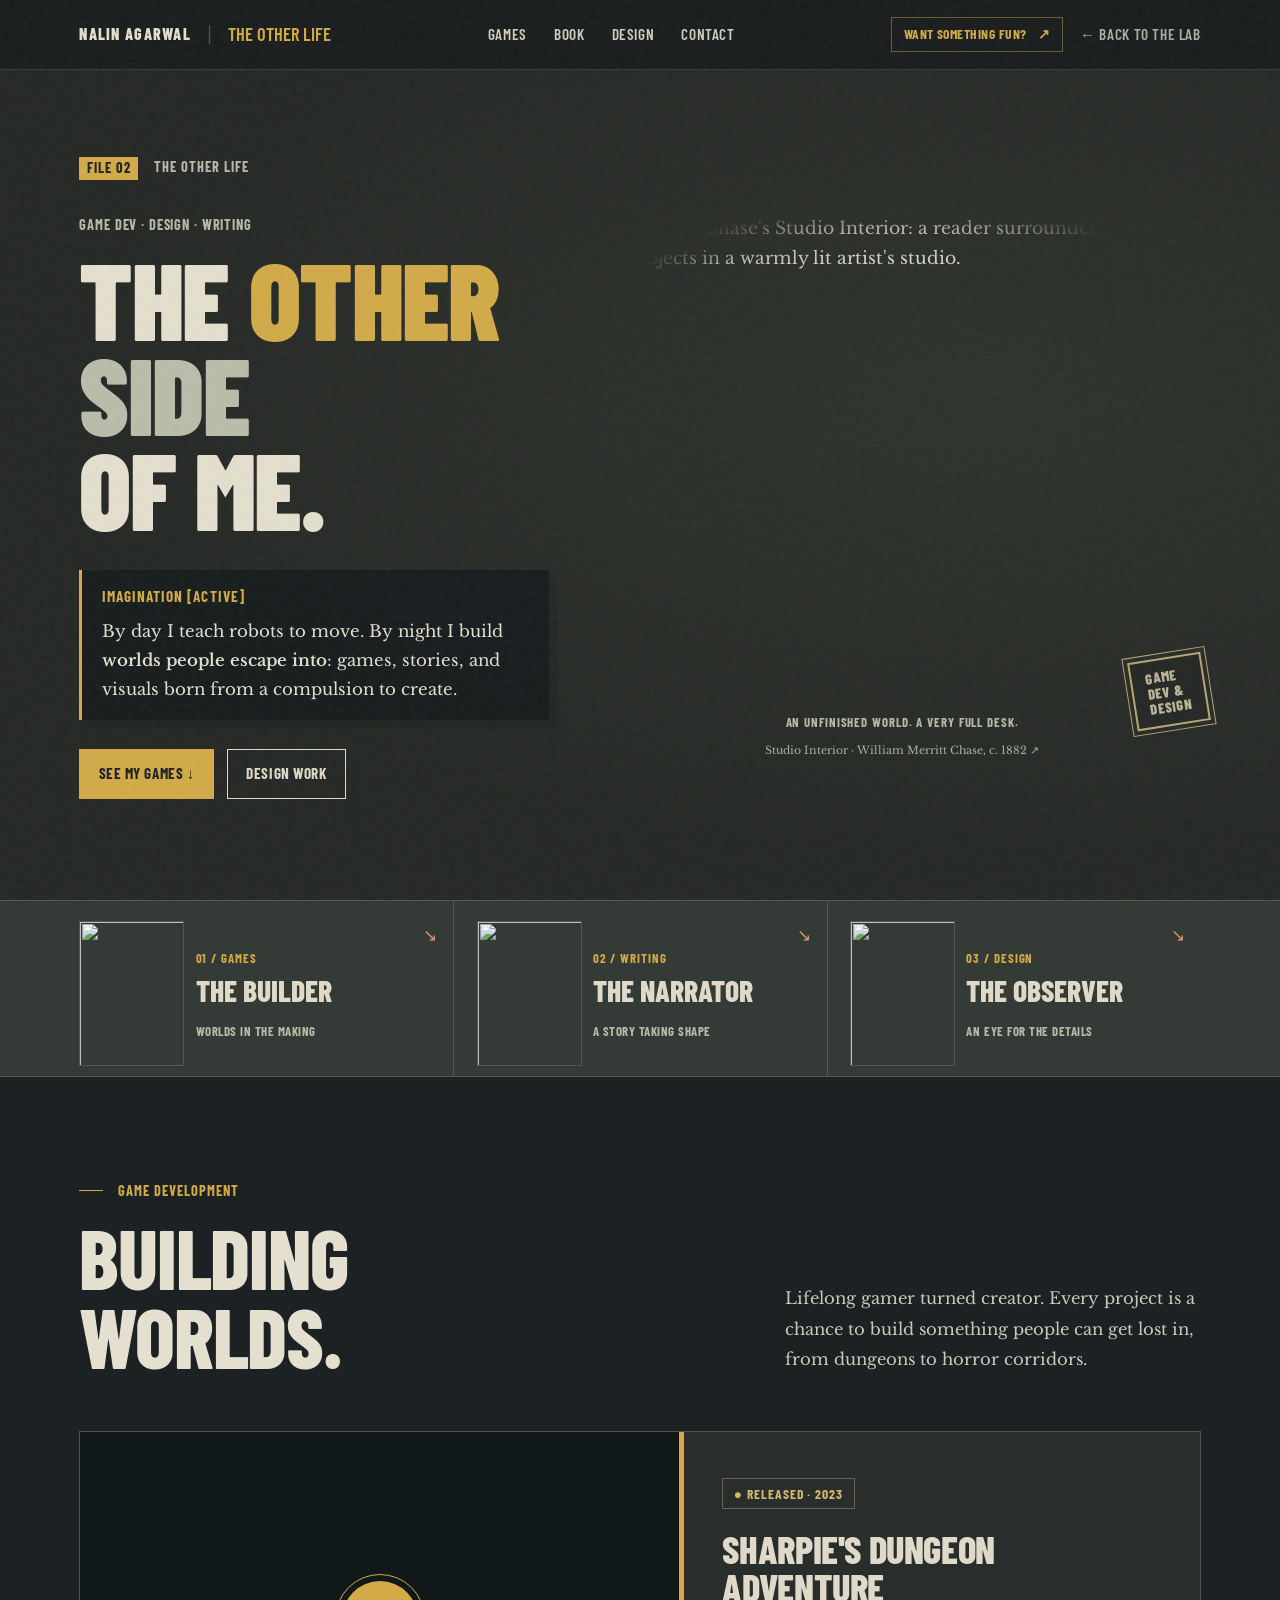
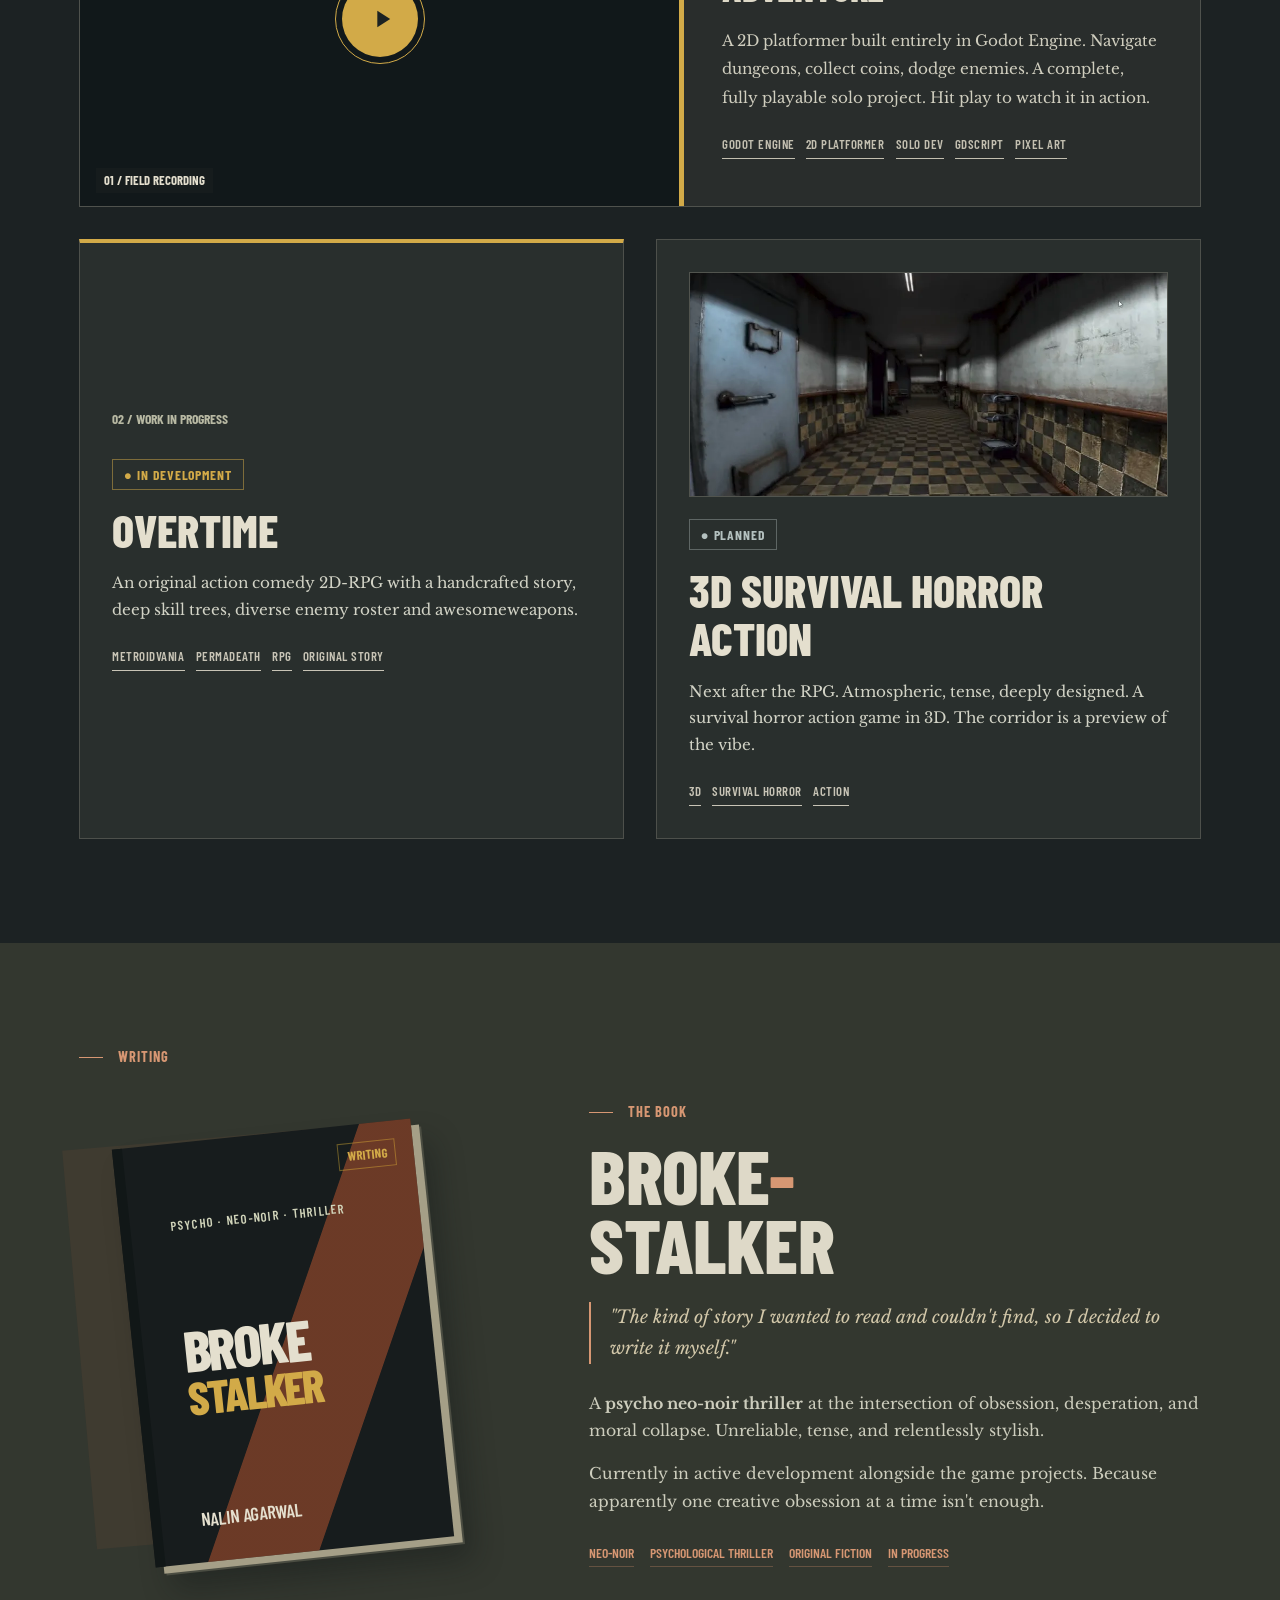
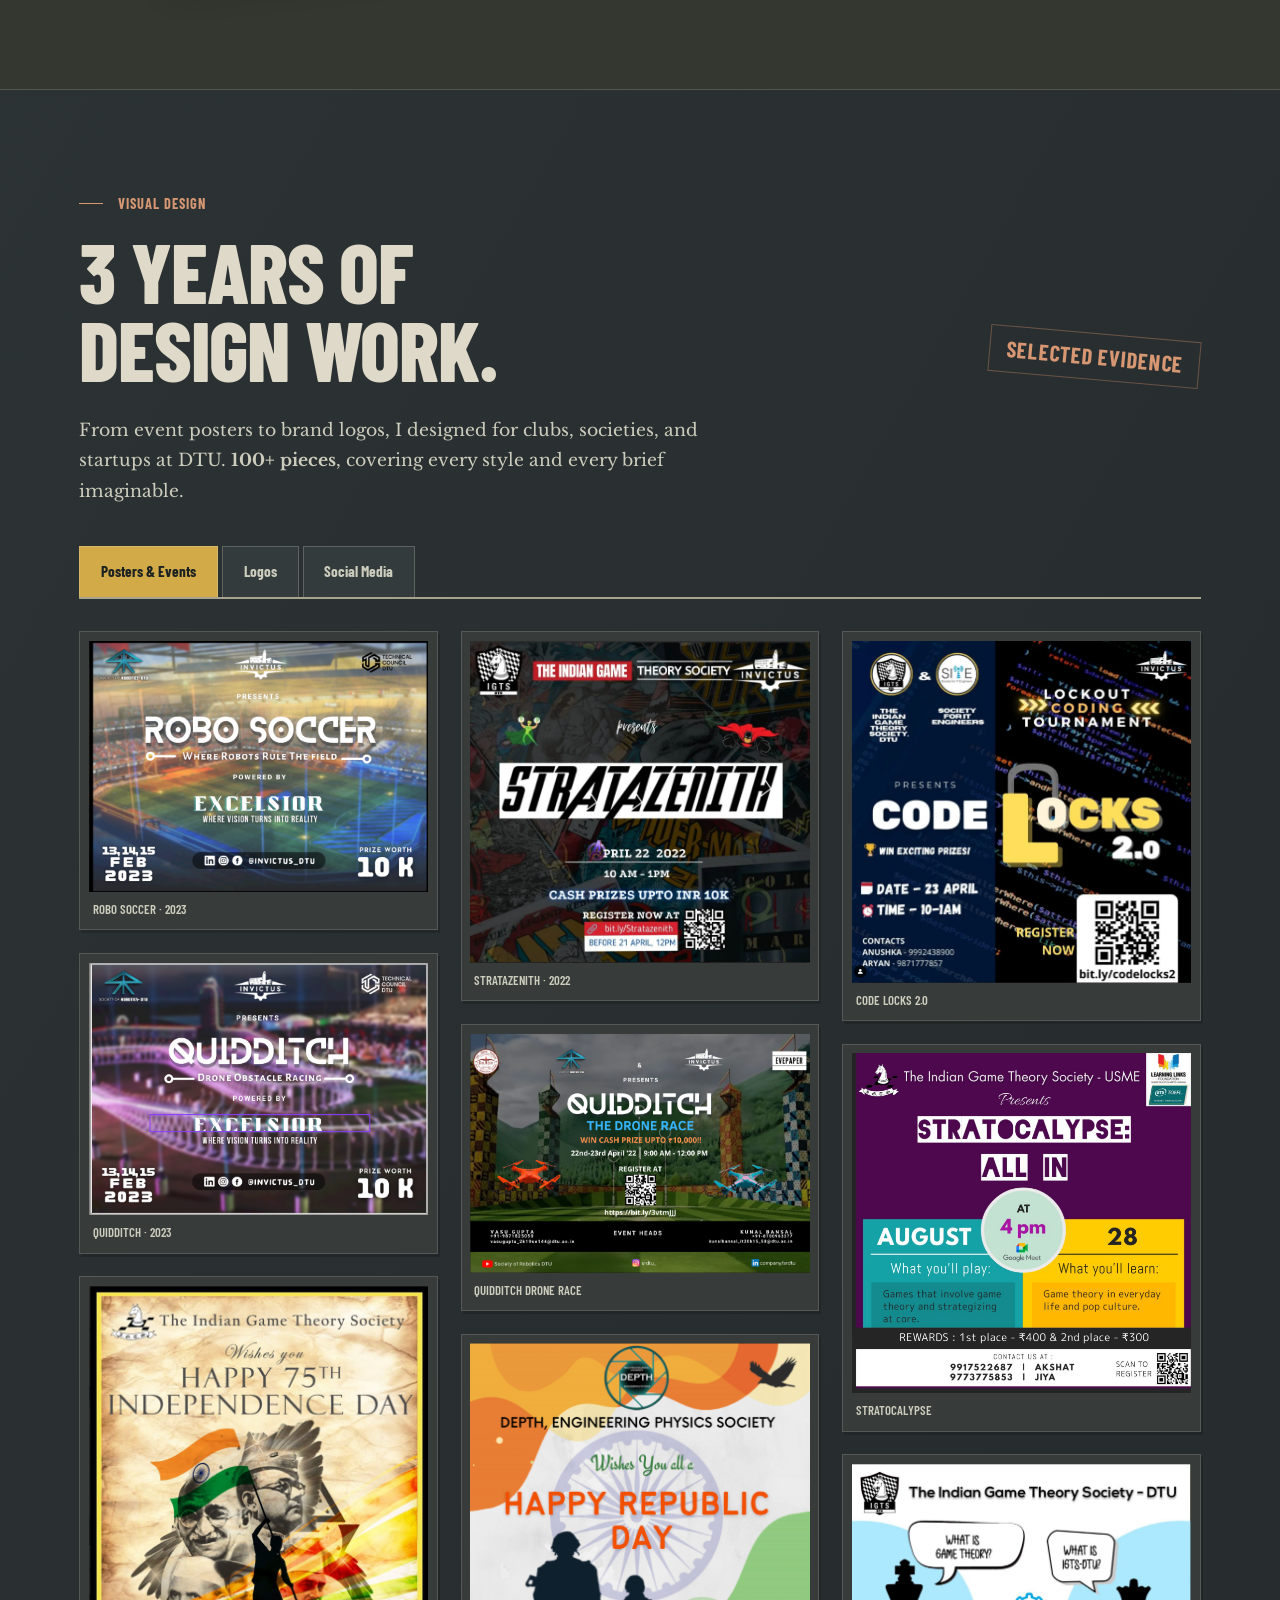
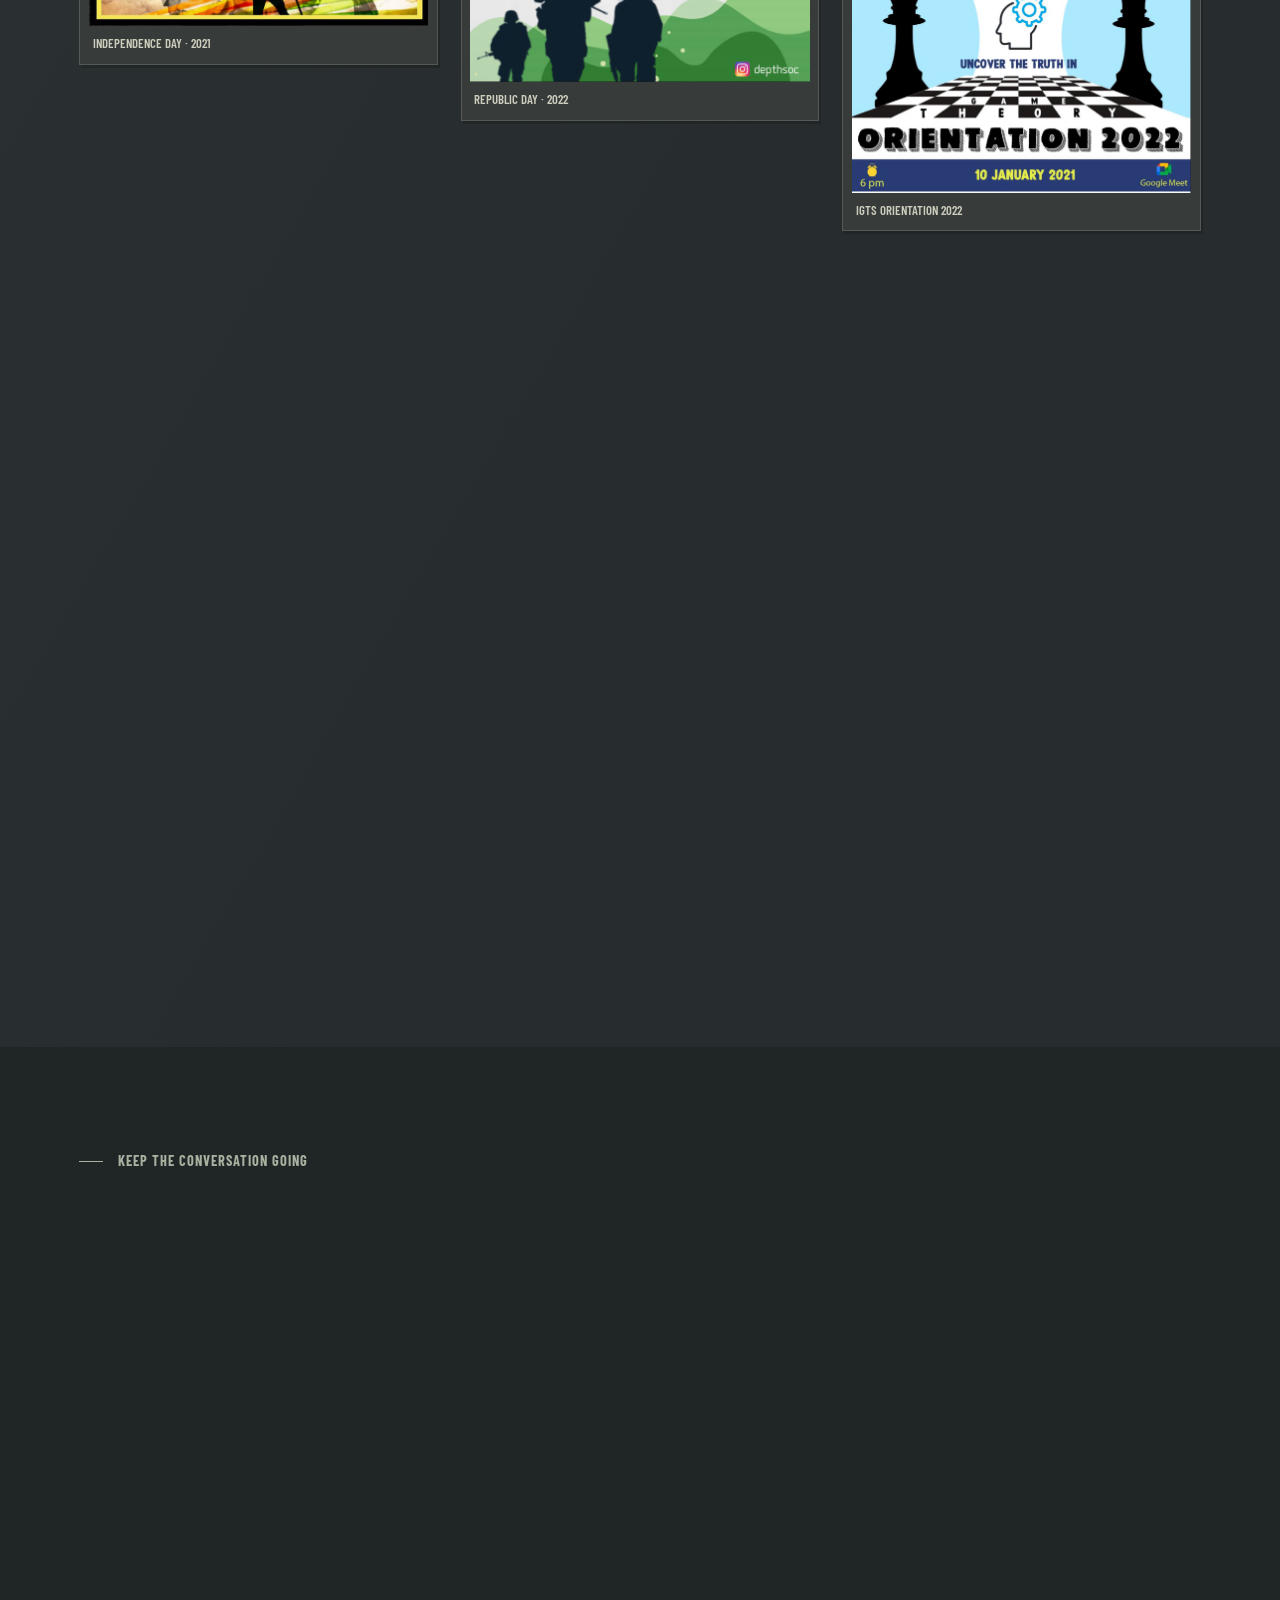
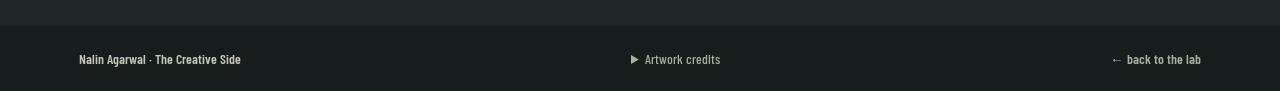
==== commit 9bd54fb8: "game page" ====
--- a/creative.html
+++ b/creative.html
@@ -36,7 +36,10 @@
     <li><a href="#design">Design</a></li>
     <li><a href="#creative-contact">Contact</a></li>
   </ul>
-  <a href="index.html" class="nav-back">← back to the lab</a>
+  <div class="creative-nav-actions">
+    <a href="after-hours.html" class="nav-fun">Want something fun? <span aria-hidden="true">↗</span></a>
+    <a href="index.html" class="nav-back">← back to the lab</a>
+  </div>
 </nav>
 
 <main>
@@ -60,9 +63,9 @@
     </div>
   </div>
   <figure class="hero-right">
-    <img class="studio-scene" src="media/anomaly-studio.webp" width="1448" height="1086" fetchpriority="high" alt="Painterly illustration of a creator in a late-night studio surrounded by stories, sketches and games."/>
+    <img class="studio-scene" src="media/creative-art/studio-interior.webp" width="1600" height="1123" fetchpriority="high" alt="William Merritt Chase's Studio Interior: a reader surrounded by paintings, books and objects in a warmly lit artist's studio."/>
     <div class="hero-badge"><span>GAME<br>DEV &amp;<br>DESIGN</span></div>
-    <figcaption class="scene-caption">An unfinished world. A very full desk.</figcaption>
+    <figcaption class="scene-caption">An unfinished world. A very full desk.<a class="scene-source" href="https://commons.wikimedia.org/wiki/File:William_Merritt_Chase_-_Studio_Interior_-_Google_Art_Project.jpg" target="_blank" rel="noopener noreferrer">Studio Interior · William Merritt Chase, c. 1882 ↗</a></figcaption>
   </figure>
 </section>
 
@@ -71,17 +74,17 @@
 <div class="voices" aria-label="Explore the creative chapters">
   <div class="voices-inner">
     <a class="voice" href="#games">
-      <img src="media/anomaly-builder.webp" width="640" height="887" alt="" loading="lazy"/>
+      <img src="media/after-hours/portraits/maker.webp" width="320" height="400" alt="" loading="lazy"/>
       <div><span class="chapter-number">01 / Games</span><h2>The Builder</h2><span class="chapter-state">Worlds in the making</span></div>
       <span class="voice-arrow" aria-hidden="true">↘</span>
     </a>
     <a class="voice" href="#book">
-      <img src="media/anomaly-narrator.webp" width="640" height="887" alt="" loading="lazy"/>
+      <img src="media/after-hours/portraits/writer.webp" width="320" height="400" alt="" loading="lazy"/>
       <div><span class="chapter-number">02 / Writing</span><h2>The Narrator</h2><span class="chapter-state">A story taking shape</span></div>
       <span class="voice-arrow" aria-hidden="true">↘</span>
     </a>
     <a class="voice" href="#design">
-      <img src="media/anomaly-observer.webp" width="640" height="887" alt="" loading="lazy"/>
+      <img src="media/after-hours/portraits/critic.webp" width="320" height="400" alt="" loading="lazy"/>
       <div><span class="chapter-number">03 / Design</span><h2>The Observer</h2><span class="chapter-state">An eye for the details</span></div>
       <span class="voice-arrow" aria-hidden="true">↘</span>
     </a>
@@ -265,6 +268,16 @@
 
 <footer>
   <span>Nalin Agarwal · The Creative Side</span>
+  <details class="artwork-credits">
+    <summary>Artwork credits</summary>
+    <div class="artwork-credit-panel">
+      <p><a href="https://commons.wikimedia.org/wiki/File:William_Merritt_Chase_-_Studio_Interior_-_Google_Art_Project.jpg" target="_blank" rel="noopener noreferrer">Studio Interior</a>, William Merritt Chase, about 1882. Brooklyn Museum.</p>
+      <p>The Builder: <a href="https://commons.wikimedia.org/wiki/File:Vincent_van_Gogh_-_Self-Portrait_-_Google_Art_Project_%28454045%29.jpg" target="_blank" rel="noopener noreferrer">Self-Portrait</a>, Vincent van Gogh, 1887. Art Institute of Chicago.</p>
+      <p>The Narrator: <a href="https://commons.wikimedia.org/wiki/File:Rembrandt_Harmensz._van_Rijn_-_Old_Man_with_a_Gold_Chain_-_Google_Art_Project.jpg" target="_blank" rel="noopener noreferrer">Old Man with a Gold Chain</a>, Rembrandt van Rijn, 1631. Art Institute of Chicago.</p>
+      <p>The Observer: <a href="https://commons.wikimedia.org/wiki/File:Paul_C%C3%A9zanne_-_Self-Portrait_-_Google_Art_Project.jpg" target="_blank" rel="noopener noreferrer">Self-Portrait</a>, Paul Cézanne, 1878-1880. The Phillips Collection.</p>
+      <p>Public-domain paintings, resized and cropped for this page. <a href="https://creativecommons.org/publicdomain/mark/1.0/" target="_blank" rel="noopener noreferrer">Rights information ↗</a></p>
+    </div>
+  </details>
   <a href="index.html" class="f-back">← back to the lab</a>
 </footer>
 
--- a/creative.css
+++ b/creative.css
@@ -47,6 +47,9 @@
 .nav-links a { color: #d1cebd; }
 .nav-links a:hover, .nav-back:hover { color: var(--yellow); }
 .nav-back { color: var(--sage); white-space: nowrap; }
+.creative-nav-actions { display: flex; align-items: center; gap: 1.1rem; }
+.nav-fun { display: inline-flex; align-items: center; gap: .7rem; padding: .4rem .7rem; border: 1px solid #d2aa4870; color: var(--yellow); font: 700 .85rem/1.5 var(--ui); text-transform: uppercase; text-decoration: none; letter-spacing: .035em; white-space: nowrap; transition: background .2s, border-color .2s; }
+.nav-fun:hover { background: #d2aa4818; border-color: var(--yellow); }
 section { padding: 6.5rem var(--gutter); position: relative; }
 .section-label, .case-meta, .scene-caption, .dialogue-label, .chapter-number, .chapter-state { font: 700 .9rem/1.4 var(--ui); letter-spacing: .07em; text-transform: uppercase; }
 .section-label { display: flex; align-items: center; gap: .9rem; color: var(--rust); margin-bottom: 1.1rem; }
@@ -79,13 +82,15 @@
 .hero-badge { position: absolute; right: 8%; bottom: 6%; border: 2px solid #b5a573; outline: 1px solid #b5a573; outline-offset: 4px; color: #bcb597; padding: .55rem .85rem; transform: rotate(-9deg); background: #252825e8; }
 .hero-badge span { display: block; font: 800 .9rem/1.1 var(--ui); letter-spacing: .06em; }
 .scene-caption { color: var(--muted); text-align: center; margin-top: -.5rem; font-size: .8rem; }
+.scene-source { display: block; margin-top: .55rem; color: var(--sage); font: 400 .68rem/1.7 var(--body); letter-spacing: 0; text-transform: none; text-decoration: none; }
+.scene-source:hover { color: var(--yellow); text-decoration: underline; text-underline-offset: 3px; }
 
 /* Three voices act as chapter navigation. */
 .voices { background: #343a36; padding: 0 var(--gutter); border-top: 1px solid var(--line); border-bottom: 1px solid var(--line); }
 .voices-inner { display: grid; grid-template-columns: repeat(3, 1fr); }
 .voice { position: relative; display: grid; grid-template-columns: 105px 1fr; align-items: center; gap: .7rem; padding: 1.25rem 1rem .6rem 0; text-decoration: none; min-height: 170px; }
 .voice + .voice { border-left: 1px solid var(--line); padding-left: 1.4rem; }
-.voice img { width: 105px; height: 145px; object-fit: contain; object-position: bottom; transition: transform .25s; align-self: end; }
+.voice img { width: 105px; height: 145px; object-fit: cover; object-position: center 25%; border: 1px solid var(--line); filter: saturate(.7); transition: transform .25s; align-self: end; }
 .voice:hover img { transform: translateY(-5px) rotate(-2deg); }
 .chapter-number { color: var(--yellow); font-size: .8rem; }
 .voice h2 { font: 800 clamp(1.6rem, 2.3vw, 2.5rem)/1 var(--display); text-transform: uppercase; margin: .25rem 0 .6rem; }
@@ -199,6 +204,12 @@
 footer { background: #171c1d; color: #c2c7b8; padding: 1.4rem var(--gutter); display: flex; align-items: center; justify-content: space-between; gap: 1rem; font: 600 .85rem/1.5 var(--ui); }
 .f-back { text-decoration: none; color: var(--sage); }
 .f-back:hover { color: var(--yellow); }
+.artwork-credits { position: relative; }
+.artwork-credits summary { cursor: pointer; color: var(--sage); font: 500 .85rem/1.5 var(--ui); }
+.artwork-credits summary:hover, .artwork-credits[open] summary { color: var(--yellow); }
+.artwork-credit-panel { position: absolute; z-index: 111; bottom: calc(100% + 1rem); left: 50%; transform: translateX(-50%); width: min(420px, calc(100vw - 3rem)); padding: 1.25rem; background: #242b29; border: 1px solid var(--line); box-shadow: 0 10px 35px #10171780; color: var(--text); font: 400 .75rem/1.8 var(--body); }
+.artwork-credit-panel p + p { margin-top: .8rem; }
+.artwork-credit-panel a { color: var(--yellow); text-underline-offset: 3px; }
 
 /* Native modal retains keyboard and screen reader behavior. */
 .lightbox { position: fixed; inset: 0; width: 100%; max-width: none; height: 100%; max-height: none; margin: 0; padding: 4.5rem 1.5rem 2rem; border: 0; background: #171c1df8; color: var(--bone); z-index: 10000; }
@@ -233,6 +244,8 @@
   nav { flex-wrap: wrap; padding-block: .75rem; gap: .6rem; }
   .nav-left { order: 0; }
   .nav-back { order: 1; font-size: .85rem; }
+  .creative-nav-actions { order: 1; flex-direction: column; align-items: flex-end; gap: .35rem; }
+  .nav-fun { padding: .2rem .5rem; font-size: .78rem; }
   .nav-links { order: 2; flex-basis: 100%; justify-content: space-between; border-top: 1px solid #e8e0cb25; padding-top: .6rem; }
   .nav-links a { font-size: .9rem; }
   section { padding-block: 4.5rem; }
@@ -281,6 +294,7 @@
   .contact-inner { gap: 2.5rem; }
   .contact-big { font-size: clamp(5rem, 17vw, 8rem); }
   footer { align-items: flex-start; flex-direction: column; }
+  .artwork-credit-panel { left: 0; transform: none; }
 }
 @media (max-width: 390px) {
   :root { --gutter: 1.15rem; }
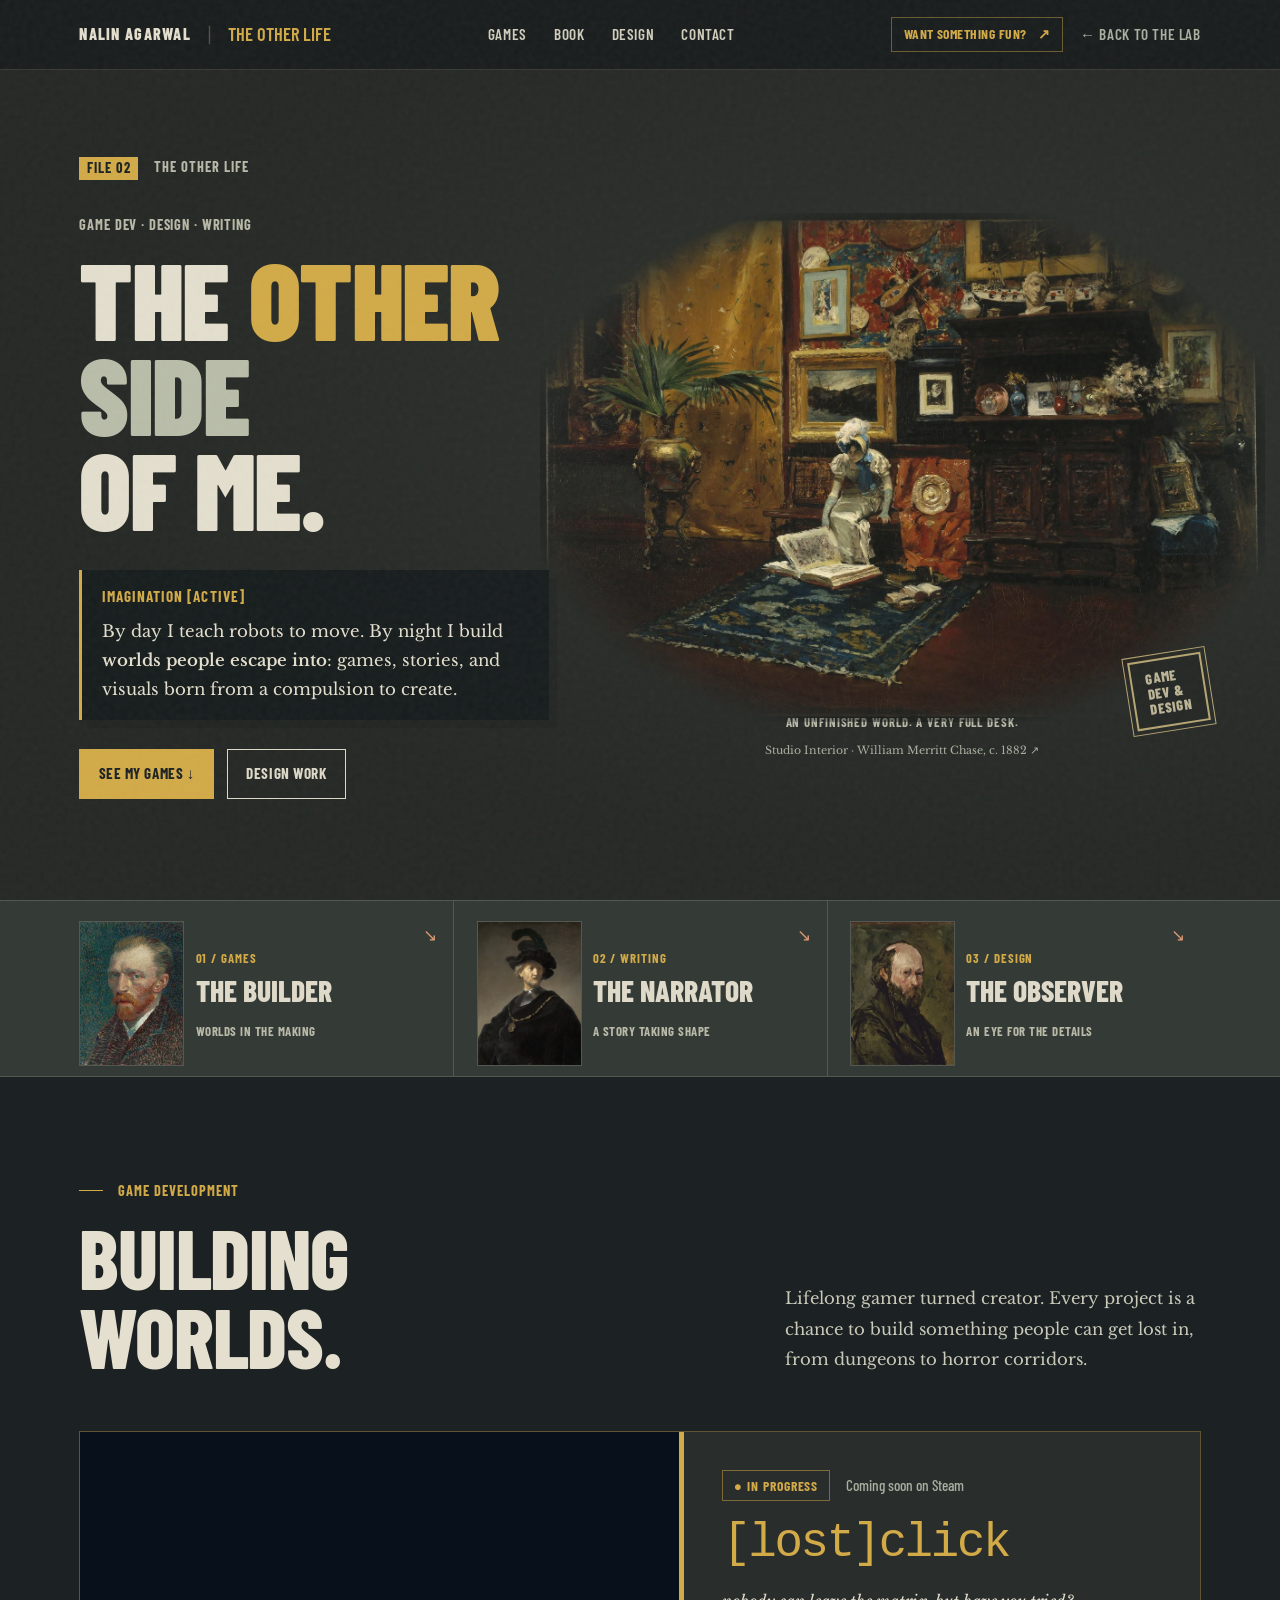
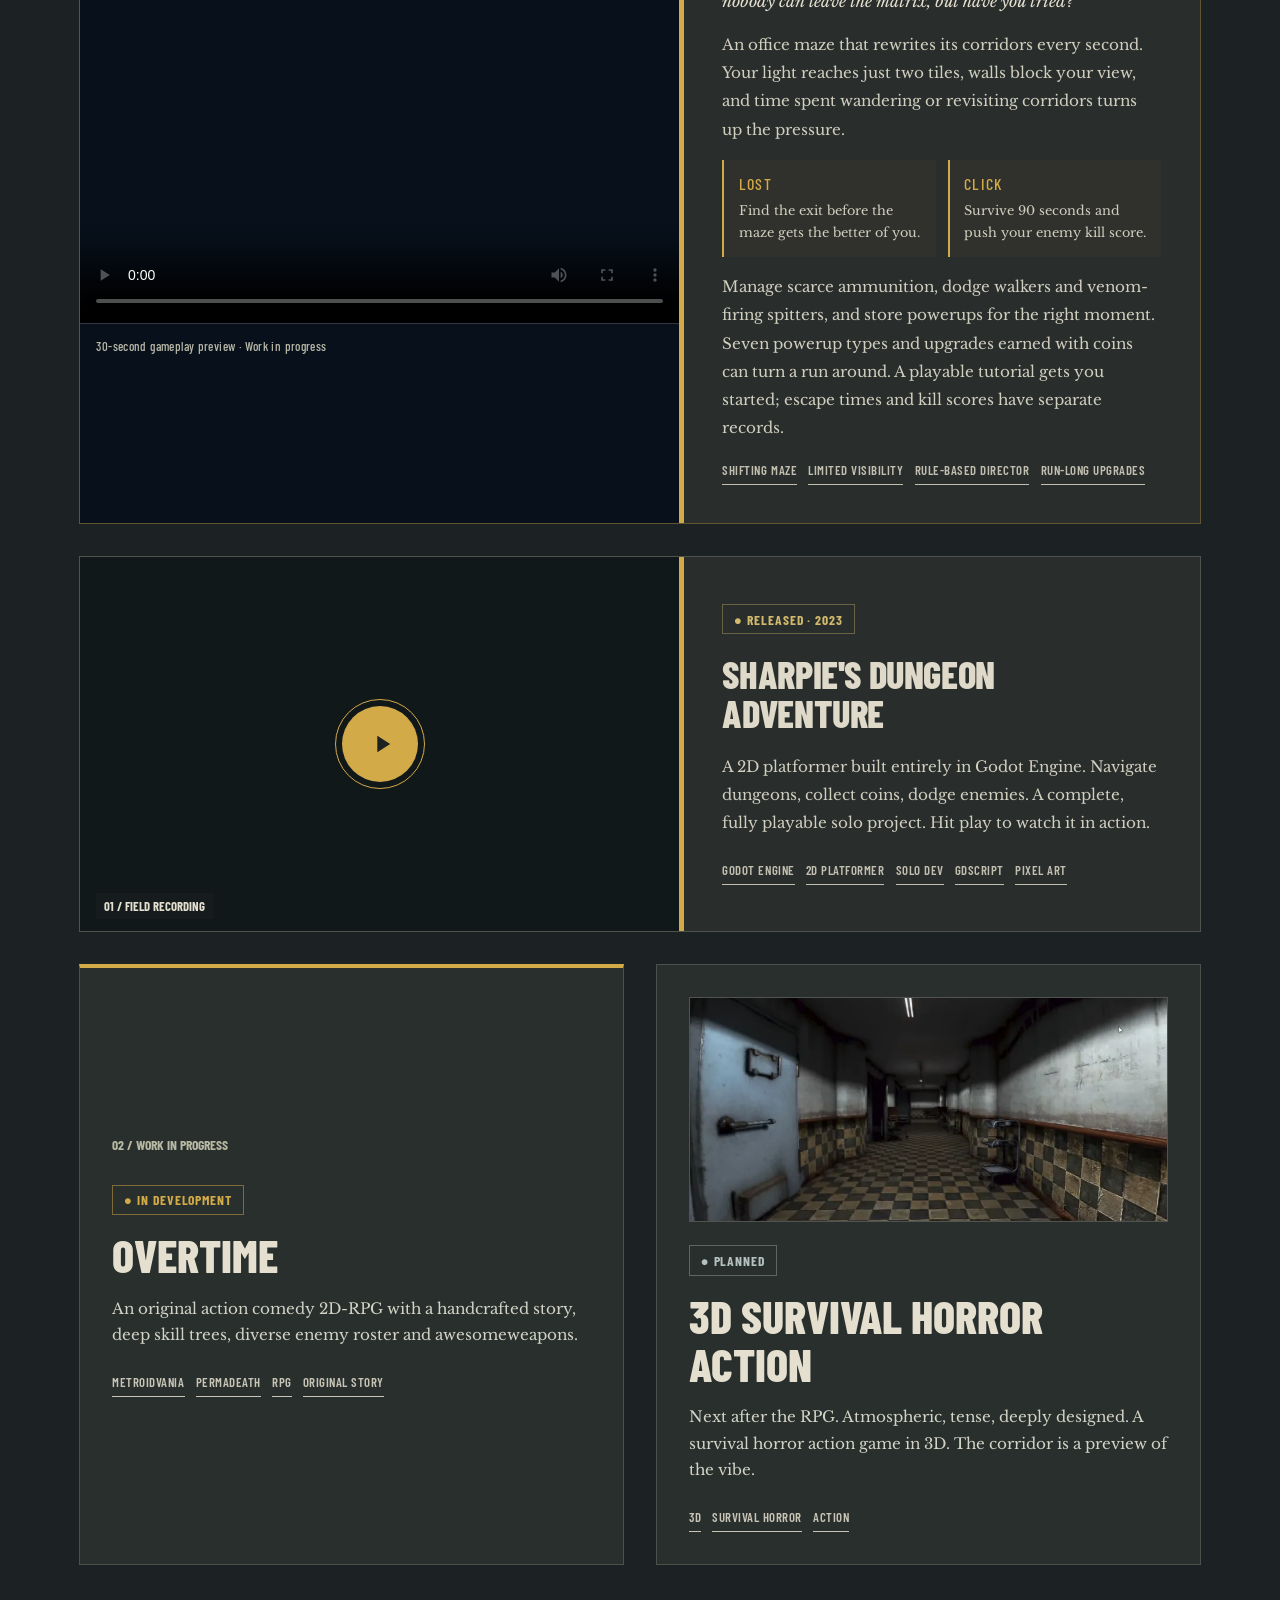
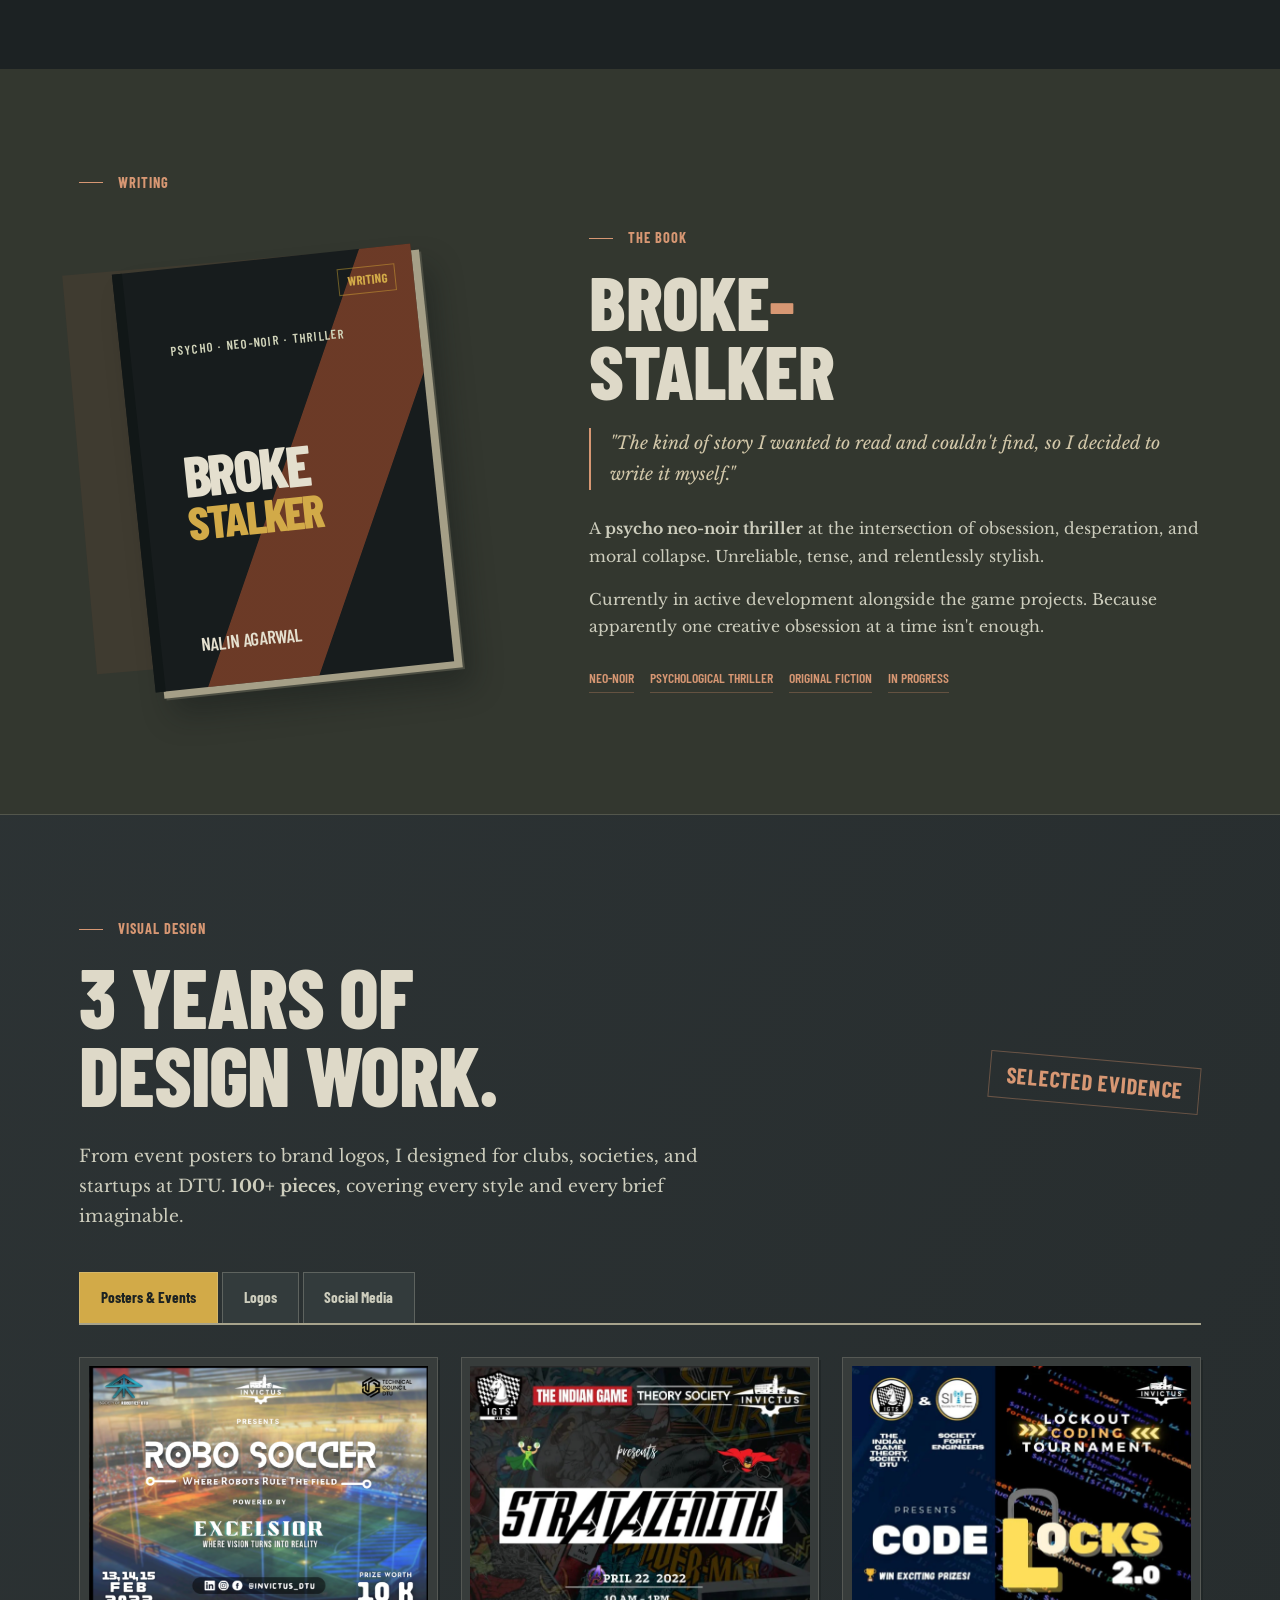
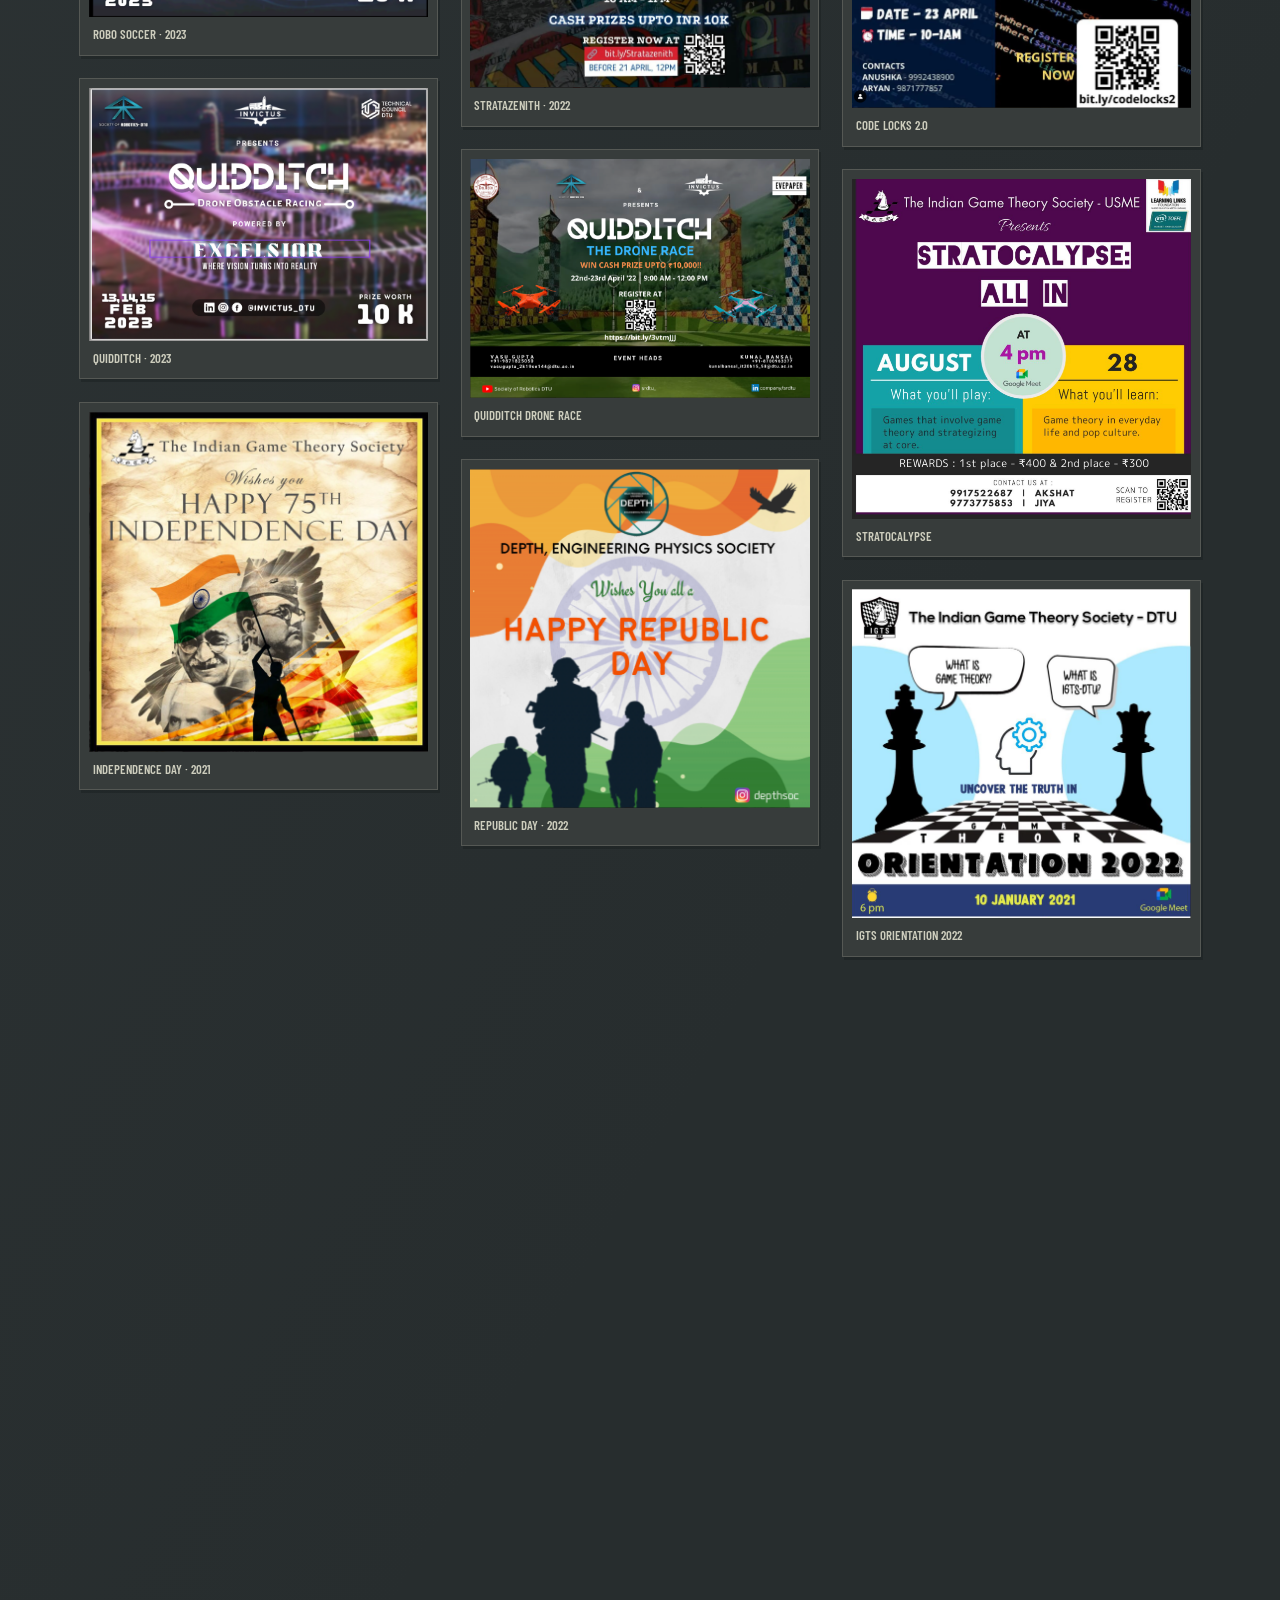
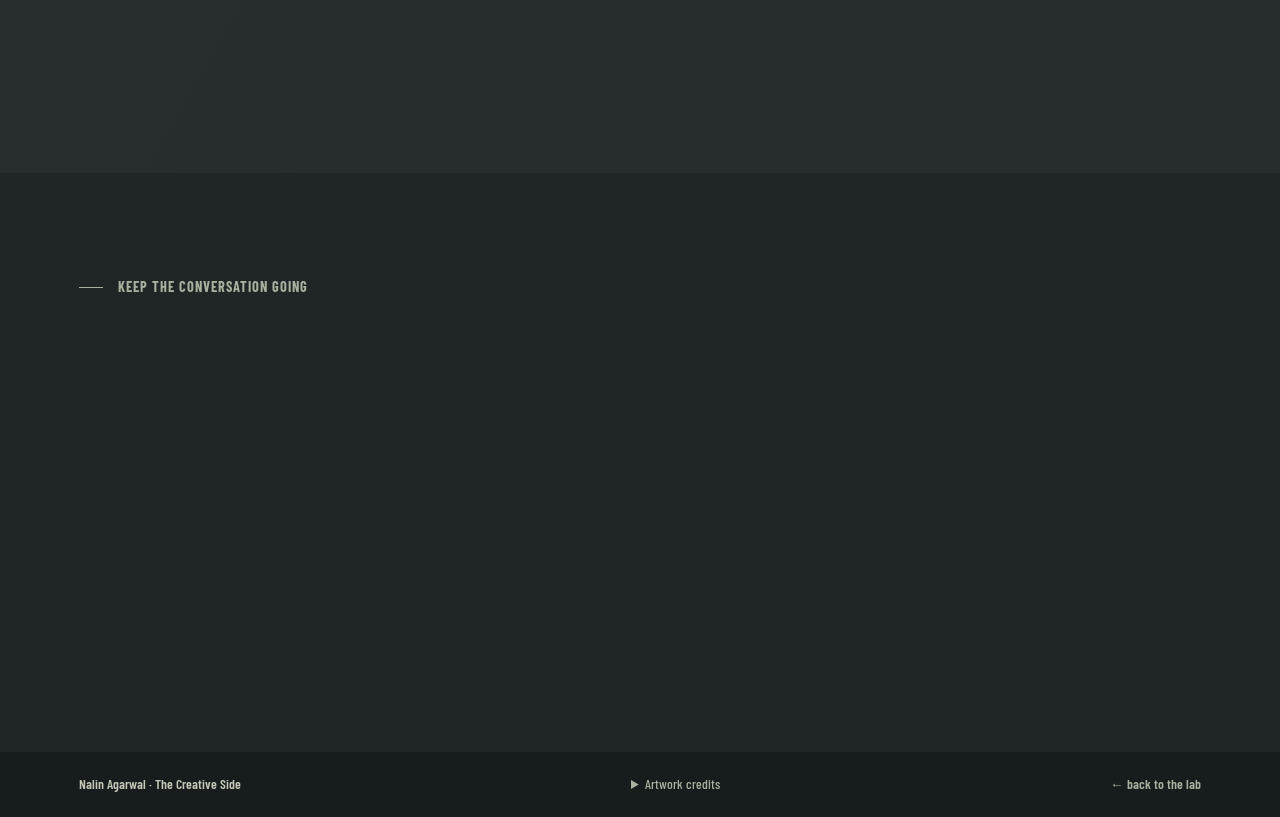
==== commit e938290a: "[lost]click" ====
--- a/creative.html
+++ b/creative.html
@@ -6,7 +6,7 @@
   <title>Nalin Agarwal | Creative</title>
   <link rel="preconnect" href="https://fonts.googleapis.com">
   <link href="https://fonts.googleapis.com/css2?family=Barlow+Condensed:wght@500;600;700;800;900&family=Libre+Baskerville:ital,wght@0,400;0,700;1,400&display=swap" rel="stylesheet">
-  <link rel="stylesheet" href="creative.css">
+  <link rel="stylesheet" href="creative.css?v=20261030-lostclick">
   <script src="creative.js" defer></script>
 </head>
 <body>
@@ -99,6 +99,28 @@
     <p class="reveal">Lifelong gamer turned creator. Every project is a chance to build something people can get lost in, from dungeons to horror corridors.</p>
   </div>
 
+  <article class="game-featured lost-click-feature reveal" id="lost-click" aria-labelledby="lostClickTitle">
+    <figure class="lost-click-media">
+      <video controls playsinline preload="metadata" poster="media/lost-click-poster.webp" aria-label="[lost]click gameplay preview">
+        <source src="media/lost-click-gameplay.mp4" type="video/mp4"/>
+        Your browser does not support this video. <a href="media/lost-click-gameplay.mp4">Watch the [lost]click gameplay preview.</a>
+      </video>
+      <figcaption>30-second gameplay preview · Work in progress</figcaption>
+    </figure>
+    <div class="game-featured-info">
+      <div class="lost-click-release"><span class="status-pill pill-wip">● In progress</span><span class="steam-status">Coming soon on Steam</span></div>
+      <h3 class="lost-click-title" id="lostClickTitle">[lost]click</h3>
+      <p class="lost-click-tagline">nobody can leave the matrix, but have you tried?</p>
+      <p class="game-featured-desc">An office maze that rewrites its corridors every second. Your light reaches just two tiles, walls block your view, and time spent wandering or revisiting corridors turns up the pressure.</p>
+      <dl class="lost-click-modes">
+        <div><dt>LOST</dt><dd>Find the exit before the maze gets the better of you.</dd></div>
+        <div><dt>CLICK</dt><dd>Survive 90 seconds and push your enemy kill score.</dd></div>
+      </dl>
+      <p class="game-featured-desc">Manage scarce ammunition, dodge walkers and venom-firing spitters, and store powerups for the right moment. Seven powerup types and upgrades earned with coins can turn a run around. A playable tutorial gets you started; escape times and kill scores have separate records.</p>
+      <div class="game-tags"><span class="gtag">Shifting maze</span><span class="gtag">Limited visibility</span><span class="gtag">Rule-based director</span><span class="gtag">Run-long upgrades</span></div>
+    </div>
+  </article>
+
   <div class="game-featured reveal">
     <div class="game-video-wrap">
       <video tabindex="0" aria-label="Sharpie's Dungeon Adventure gameplay. Press Enter or Space to play or pause." id="gameVid" src="media/mariox-2-2.mov" loop muted playsinline preload="metadata"></video>
--- a/creative.css
+++ b/creative.css
@@ -120,6 +120,20 @@
 .pill-planned { color: #b4c1bf; border-color: #b4c1bf60; }
 .game-featured-title { font: 800 clamp(2rem, 3vw, 3.4rem)/1 var(--display); letter-spacing: -.01em; text-transform: uppercase; }
 .game-featured-desc { font-size: .95rem; line-height: 1.85; color: #d0cebf; }
+.lost-click-feature { scroll-margin-top: 7rem; border-color: #d2aa4860; }
+.lost-click-feature .game-featured-info { gap: 1rem; }
+.lost-click-media { display: flex; flex-direction: column; justify-content: center; min-width: 0; background: #07101b; }
+.lost-click-media video { display: block; width: 100%; aspect-ratio: 16 / 9; object-fit: contain; background: #07101b; }
+.lost-click-media figcaption { padding: .8rem 1rem; border-top: 1px solid var(--line); color: var(--muted); font: 500 .8rem/1.5 var(--ui); letter-spacing: .03em; }
+.lost-click-release { display: flex; align-items: center; flex-wrap: wrap; gap: .6rem 1rem; }
+.steam-status { color: var(--sage); font: 500 .95rem/1.5 var(--ui); }
+.lost-click-title { color: var(--yellow); font: 500 clamp(2.4rem, 3.7vw, 4rem)/1.15 ui-monospace, 'SFMono-Regular', Consolas, monospace; letter-spacing: -.05em; }
+.lost-click-tagline { color: var(--bone); font: italic 1rem/1.75 var(--body); }
+.lost-click-modes { display: grid; grid-template-columns: 1fr 1fr; gap: .75rem; width: 100%; }
+.lost-click-modes > div { padding: .8rem .9rem; background: #d2aa4809; border-left: 2px solid var(--yellow); }
+.lost-click-modes dt { color: var(--yellow); font: 500 1rem/1.4 var(--ui); letter-spacing: .08em; margin-bottom: .3rem; }
+.lost-click-modes dd { color: #d0cebf; font: 400 .8rem/1.75 var(--body); }
+@media (max-width: 480px) { .lost-click-modes { grid-template-columns: 1fr; } }
 .game-tags { display: flex; gap: .4rem .7rem; flex-wrap: wrap; }
 .gtag { font: 600 .8rem/1.4 var(--ui); text-transform: uppercase; letter-spacing: .04em; border-bottom: 1px solid currentColor; padding-block: .25rem; opacity: .85; }
 .game-cards { display: grid; grid-template-columns: 1fr 1fr; gap: 2rem; }
